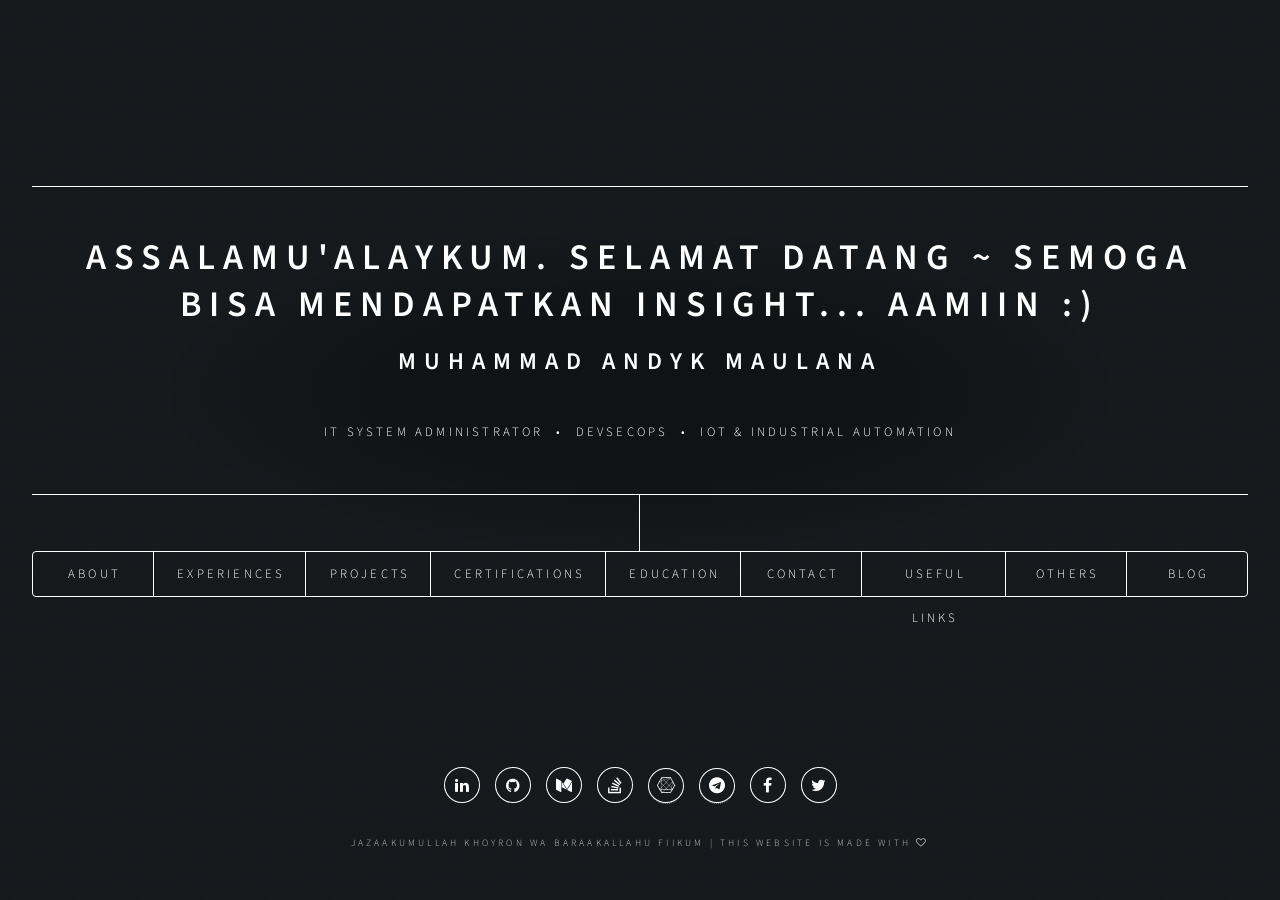
==== index.html @ 3ff4afd0 "Update blog" ====
<!DOCTYPE HTML>
<!--
	Dimension by HTML5 UP
	html5up.net | @ajlkn
	Free for personal and commercial use under the CCA 3.0 license (html5up.net/license)
-->
<html>
	<head>
		<title>Muhammad Andyk Maulana's Portfolio</title>
		<meta charset="utf-8" />
		<meta name="viewport" content="width=device-width, initial-scale=1, user-scalable=no" />
		<link rel="stylesheet" href="assets/css/main.css" />
		<noscript><link rel="stylesheet" href="assets/css/noscript.css" /></noscript>
		<style>
			.blog-post {
				margin-bottom: 2rem;
				padding-bottom: 1.5rem;
				border-bottom: 1px solid #eee;
			}
			
			.blog-post h3 {
				margin-bottom: 0.5rem;
				color: #4a4a4a;
			}
			
			.blog-meta {
				font-size: 0.9rem;
				color: #777;
				margin-bottom: 1rem;
			}
			
			.blog-excerpt {
				margin-bottom: 1rem;
				line-height: 1.6;
			}
			
			.read-more {
				display: inline-block;
				background-color: #4a4a4a;
				color: white;
				padding: 0.5rem 1rem;
				text-decoration: none;
				border-radius: 4px;
				font-size: 0.9rem;
				transition: background-color 0.3s;
			}
			
			.read-more:hover {
				background-color: #333;
			}
			
			.full-article {
				display: none;
				padding: 1.5rem;
				background-color: #f9f9f9;
				border-radius: 4px;
				margin-top: 1rem;
			}
			
			.back-to-blog {
				display: inline-block;
				margin-top: 1rem;
				color: #4a4a4a;
				text-decoration: none;
				font-weight: bold;
			}
			
			.back-to-blog:hover {
				text-decoration: underline;
			}
		</style>
	</head>
	<body class="is-preload">

		<!-- Wrapper -->
			<div id="wrapper">

				<!-- Header -->
					<header id="header">
						<div class="content">
							<div class="inner">
								<h1>Assalamu'alaykum. Selamat Datang ~ Semoga bisa mendapatkan Insight... Aamiin :)
								</h1>
								<h2>Muhammad Andyk Maulana</h2>
								<p><br />
								IT System Administrator &nbsp;&bull;&nbsp; DevSecOps &nbsp;&bull;&nbsp; IoT & Industrial Automation</p>
							</div>
						</div>
						<nav>
							<ul>
								<li><a href="#intro">About</a></li>
								<li><a href="#work">Experiences</a></li>
								<li><a href="#projects">Projects</a></li>
								<li><a href="#certifications">Certifications</a></li>
								<li><a href="#education">Education</a></li>
								<li><a href="#contact">Contact</a></li>
								<li><a href="#links">Useful links</a></li>
								<li><a href="#others">Others</a></li>
								<li><a href="#blog">Blog</a></li>
								<!--<li><a href="#elements">Elements</a></li>-->
							</ul>
						</nav>
					</header>

				<!-- Main -->
					<div id="main">
						<!-- Intro -->
							<article id="intro">
								<!-- <h2 class="major">About</h2> -->
								<center><h2>About</h2></center>
								<span class="image main"><img src="images/pic03_.jpg" alt="" /></span>
								<p align="justify"><b>Innovative Technologist</b><br>Assalamu'alaikum. I'm Muhammad Andyk Maulana (he/him)— Currently working as an IT Staff focusing on System Administration and Cybersecurity at <a href="https://stai-ali.ac.id/" target="_blank">STAI ALI Surabaya</a>. Previously, I worked at PT. Telkom Satelit Indonesia, handling IoT projects (Embedded Programming, API Data Collection, etc.). I live in Sidoarjo, East Java, Indonesia. 🙌 I am passionate about creating useful solutions for others and constantly exploring new technologies. It's never too late to learn and find joy in every situation.<a href="https://muhammadandykmaulana.github.io/#work" target="_blank">View my previous work</a><br></p>
								<hr />
								<p align="justify">
									<b>Skills</b>
									<br><b>Software:</b><br>
									Linux, DevSecOps: Wazuh, Nessus, Sangfor Endpoint Security, Firewall: Cloudflare, Sophos, Fortigate, Check Point, C Arduino, Python (native & framework flask) programming, graphical programming (Node Red), and Ladder Programming for Industry Automation, Office, and home automation.<br/> Familiar with virtualization: VMWare, VirtualBox, Proxmox (KVM), and Cyber Security Open Source/framework: IDA Pro, SoC framework: Sguil-Kibana-logstash-Wireshark-Elasticsearch.
									<br><b>Hardware:</b><br>
									Raspberry Pi/Intel NUC/Orange Pi, ZigBee Device, Arduino, ESP, and PLC.
								</p>
							</article>

						<!-- Work -->
							<article id="work">
								<!-- <h2 class="major">Achievements</h2> -->
								<center><h2>Experiences & organization</h2></center>
								<span class="image main"><img src="images/pic02_.jpg" alt="" /></span>

								<blockquote>May - Desember 2027 — IT Staff (System Administrator & Cyber Security) at <a target="_blank" href="https://stai-ali.ac.id/"><b>STAI ALI BIN ABI THALIB SURABAYA</b></a></blockquote>
								<p align="justify">
									<b>Jobdesk:</b><br/>
									<ol>	
										<li>Maintenance and deployment of servers/virtual machines (OS: Debian, Ubuntu, Windows Server, CentOS) on Hyper-V virtualization.</li>
										<li>Maintaining accessibility for Unifi CCTV (camera adoption, OS upgrades, firmware updates).</li>  
										<li>DevSecOps: Securing web repositories and applications (OJS, Eprints, repository senayan etc.) from online gambling hacker attacks using python/bash script, Wazuh, DefectDojo for vulnerability management.</li>
										<li>Network Engineering: LAN management with Mikrotik, including NAT and IPv6 implementation.</li>
										<li>Web server administration and DNS management.</li>
										<li>Installation, maintenance, and migration of applications and scripts (app backups, database restoration, app migration from NAS, LDAP/Radius server integration), PKP OJS journal setup, and network monitoring with Unifi Controller.</li>
										<li>FreeNAS management, including file backup/restoration, NFS shared folders, LDAP/Radius integration, and NTP server configuration.</li>
										<li>Firewall administration, NAT configuration, policy management, and WAF implementation (Mikrotik, Cloudflare).</li>
										<li>Deployment and management of open-source security appliances, such as Wazuh for endpoint monitoring.</li>
										<li>Policy administration for OpenVPN connections.</li>
										<li>Deployment of push notification systems for Telegram and WhatsApp Gateway.</li>
									</ol>
								</p>
								
								<blockquote>January - Desember 2023 — IT System Administrator & DevSecOps at <a target="_blank" href="https://www.telkomsat.co.id/"><b>PT. Telkom Satelit Indonesia</b></a></blockquote>
								<p align="justify">
									<b>Jobdesk:</b><br/>
									<ol>
										<li>Maintenance and Deployment of Servers/VMs: 1. Operating Systems: Debian, Ubuntu, Windows Server, CentOS, Custom Images (infinet, Sandvine, PNET). 2. Virtualization Platforms: VMWare ESXi, KVM-Qemu, XenCenter Citrix.</li>
										<li>Maintenance of Unifi CCTV Accessibility: Tasks include adopting cameras, upgrading operating systems, and firmware updates.</li>
										<li>Implementation of SSDLC (DevSecOps) based on Nessus Scan VA Findings - OSS/BSS App: Execute DevSecOps practices derived from Nessus Vulnerability Assessment findings for Business Support System (BSS) applications.</li>
										<li>Deployment of Nagios Application on Cloud Services (Elastic Compute Service) - Flou: Utilize Cloud Services (Elastic Compute Service) provided by Flou for deploying the Nagios monitoring application.</li>
										<li>Administration of Web Server, DNS Server & DNS Client Area: Responsibilities encompass IP assignment, domain management, and administration of web and DNS servers.</li>
										<li>Deployment and Maintenance of OSS App Network Monitoring, Asset Management, and LMS: 1. Deploy and maintain OSS applications including Nagios, Netflow, Cacti, LibreNMS, Unifi Controller. 2. Conduct tasks such as backup, database maintenance, application migration, and LDAP/radius server integration. 3. Manage GLPI for asset management and oversee LMS Moodle.</li>
										<li>Handling Synology NAS: Perform tasks such as Active Business Backup (Backup/Restore VM), NFS share folder setup, LDAP/Radius integration, and NTP Server configuration.</li>
										<li>Administration of Firewalls, NAT, Policies & WAF: Manage firewall infrastructure including Sophos XG330, Fortiweb 400D, CheckPoint 6200, and Fortigate 1500D. Handle Network Address Translation (NAT), security policies, and Web Application Firewall (WAF) configurations</li>
										<li>Security Appliances: Implement Sangfor Endpoint Security (SES) Antivirus on servers and PCs.</li>
										<li>Administration of VPN Policies:Manage VPN policies for Check Point 6200 and Fortigate FG60E.</li>
									</ol>
								</p>

								<blockquote>January 2021 - Desember 2022 — Internet of Things (IoT) Developer at <a target="_blank" href="https://www.telkomsat.co.id/"><b>PT. Telkom Satelit Indonesia</b></a></blockquote>
								<p align="justify">
									<b>Jobdesk:</b><br/>
									<ol>
										<li>Manage IoT Devices: Internal TSAT, SigFox, and local vendor iotera (PT. Tricada Intronik).</li>
										<li>Delivery multiple IoT Devices to the IoT Platform (3WiNS - 3arly Warning Monitoring System).</li>
										<li>IT support based in Surabaya (ITSM Support: implementation of WPA2-E and WPA2-P, invalid login for OSS/BSS applications in TSAT, IT Core Support (PM Link, monitoring and checking host link, IoT, Starlink Gateway)).</li>
									</ol>
								</p>

								<blockquote> Juli 2019 – Juni 2020 — Contract Employee as Electrical & Automation Engineer at <a target="_blank" href="https://www.mitsusinar.co.id/"><b>PT. Mitsu Sinar Teknik</b></a></blockquote>
								<p align="justify"><b>Responsibilities:</b><br/>Industrial IoT (IIoT) Enthuasiast as Embedded Programming i.e ladder PLC Omron, Hands on with sensor, controller and actuators, Electrical Drafter, HRIS System (ProHR), IT Support (manage mail & domain, network printer & file sharing).</p>

								<blockquote>January – Juni 2019 — Industrial Internet of Things (IIoT) Developer at <a target="_blank" href="https://machinevision.global"><b>PT. Lanius Inovasi Indonesia</b></a></blockquote>
								<p align="justify"><b>Responsibilities:</b><br/>Programming ladder PLC, Hands on with sensor and controller as embedded system (i.e: Raspberry Pi, Intel NUC), build program Desktop App in their Company.</p>

								<blockquote>January 2017-January 2019 — Freelancer as Mathematics, Physics, Chemistry Tutor at Sang Juara School </blockquote>
								<p align="justify"><b>Responsibilities:</b><br/>Doing private lecturing Mathematics, Physics, Chemistry for Senior High School Student, & class lecturing for Olympiad Chemistry Student.</p>

								<blockquote>June, 4th-5th and July, 13th -14th 2016) & (May, 13th-14th and June, 10th -11th 2017 — Mathematics Tutor of EEPIS Entrance Exam Learning Guidance.</blockquote>
								<p align="justify"><b>Responsibilities:</b><br/>Teaching for Mathematics preparation to enter UMPN and UMPENS PENS examination.</p>

								<blockquote>March - December 2016 — Deputy Director BASMAS-UKKI (Badan Sosial Masyarakat - Unit Kegiatan Kerohanian Islam) </blockquote>
								<p align="justify"><b>Responsibilities:</b><br/>Organized and handled the Corporate Social Responsibility Project held by BASMAS-UKKI PENS.</p>

								<blockquote>Internship in PT Semen Indonesia at Section of RKC 1-2 Instrumentation and Control System Maintenance, Tuban-East Java</blockquote>
								<p align="justify"><b>Responsibilities:</b><br/>Learning practically how to mechanism of cement production, PLC programming using ladder diagram, and HMI (Human Machine Interface) in a company.</p>

								<blockquote>April 2015-March 2016 — Young Staff Badan Sosial Masyarakat (BASMAS)-UKKI (Unit Kegiatan Kerohanian Islam)</blockquote>
								<p align="justify"><b>Responsibilities:</b><br/>Participate in the Corporate Social Responsibility Project held by BASMAS-UKKI PENS.</p>
							</article>

							<article id="projects">
								<center><h2>Projects</h2></center>
								<center class="image main"><img src="images/powered.png"></center>
								<!-- Projects 01 -->
								<blockquote><strong>Automating Grade Review &amp; Remedial Workflow at ITTS (Google-first)</strong></blockquote>
								<span class="image main"><img src="https://user-images.githubusercontent.com/16481229/175765202-28144ec2-dcf6-4a1a-a78f-8602be486dfd.jpeg" alt="ITTS Automation Workflow" /></span>
								
								<p align="justify"><strong>Summary:</strong><br/>
								This proposal streamlines the grade review/remedial process at ITTS using a fully Google-based stack.
								Students submit via <em>Google Forms</em>, entries are stored in <em>Google Sheets</em>, and
								<em>Google Apps Script</em> triggers real-time notifications through <em>Gmail</em> or
								<em>Google Chat</em> for lecturers and program heads. If no action occurs within 48 hours,
								scheduled reminders are sent automatically. Centralized data in Sheets can be analyzed with
								<em>Gemini</em> (and optionally <em>Google Colab</em>) to surface trends such as request volume
								per course and response times. The result is faster turnaround, higher transparency, and
								data-driven oversight with minimal manual work.
								
								Core workflow and tools:
								<ul>
									<li><strong>Intake:</strong> Student → Google Form → Google Sheets (central, real-time database)</li>
									<li><strong>Automation:</strong> Apps Script on form submit → Gmail / Google Chat notifications → timed reminders (48h SLA)</li>
									<li><strong>Analytics:</strong> Gemini (and optional Colab) for trend summaries and reports</li>
									<li><strong>Outcomes:</strong> quicker confirmations, reduced admin load, clearer accountability for lecturers &amp; program heads</li>
								</ul>
								</p>
								
								<blockquote><b>Implementation IoT in the field of Satelite</b></blockquote>
								<span class="image main"><img src="images/pj001.jpg" alt="" /></span>
								<p align="justify"><b>Summary:</b>
									The aim of these ideas is to implement a generic IoT model that references the Cisco White Paper from 2014 to support satellite business. To test the proposed business model framework, we have conducted case studies of current IoT companies. The findings suggest that the capability for data analytics is an essential element for IoT services. Additionally, open ecosystems help companies provide new integrated services and offer greater value for consumers. This research serves as a starting point for designing or developing an IoT platform for satellite services.
									<br/>The following is the IoT design for a company engaged in the satellite sector:
									<ul>
										<li>ISO Compliance 27001 - report data monitoring</li>
										<li>Electricity (AC/DC phase) monitoring on device assets.</li>
                    <li>Automatic alert (WA/Telegram/E-Mail) of rain information, status device, & device anomaly history.</li>
									</ul>
								</p>
								<!-- Projects 02 -->
								<blockquote><b>Send Bulk WA from Google Spreadsheet Response with/without integration with Google Cloud.</b></blockquote>
								<span class="image main"><img src="images/pj002.jpg" alt="" /></span>
								<p align="justify"><b>Summary:</b>
									When users come to an event or completes registration for an event, usually we need to record the attendance of the participants. Often the recording was done manually (text book). By creating a little things, either by reading the QR that was sent via E-Mail beforehand, as well as input from Google Form registration / other registration platforms (ex: JotForm) we can easily record participants automatically by creating a google spreadsheet response.
									<br/>
									In schema 1, the google spreadsheet automatically records responses from google form, while in the schema when the event guide scans QR for attendance, the android application will be automatically synchronized with GCP (Google Cloud Platform), from GCP it is processed so that data can be processed more with a spread sheet for WA / E-Mail notification needs.
								</p>
								<!-- Projects 03 -->
								<blockquote><b><a target="_blank" href="https://github.com/rizkydermawan1992/Face-Detection">Contributing Realtime Face Recognition using OpenCV in Python</a></b></blockquote>
								<span class="image main"><img src="images/pj003.jpg" alt="" /></span>
								<p align="justify"><b>Summary:</b>
									Contribute Image Recognition and Tracking open source project using OpenCV in Python. In this project, the PC identifies faces so that the output movement can be mimicked by the actuator (servo). In this basic implementation, this servo applies motion to the 2D plane (cartesian coordinates, namely the x and y position) based on data serial output.
								</p>
								<!-- Projects 04 -->
								<blockquote><b>QR Data Acquisition to send to Cloud-Based.</b></blockquote>
								<span class="image main"><img src="images/pj004.jpg" alt="" /></span>
								<p align="justify"><b>Summary:</b>
									QR / Barcode is an alternative method used for authorization. Many applications can be used: door access (with certain users), tags on goods (warehouse), etc. The barcode in this system is integrated with embedded devices through bidirectional (full-duplex) communication, namely the Human Interface Device. QR behaves like a keyboard, with ASCII character recognition according to the standardized layout of each country. Data sent in JSON format: Timestamp, Device ID, QR Result using the MQTT protocol. In the Cloud service can be implemented more varied as needed.
								</p>
								<!-- Projects 05 & 06 -->
								<blockquote><b>Automatic operation (PLC) implementing on conveyor unloader and integrating with AGV Robot | Manual operation (Relay) implementing on conveyor loader.</b></blockquote>
								<span class="image main">
									<img src="images/pj005.jpg"/><center>Pict 1. Design System Control using PLC (Layout Panel)</center>
								</span>
								<span class="image main">
									<img src="images/pj006.jpg"/><center>Pict 2. Design System Control using Relay (Layout Panel)</center>
								</span>
								<p align="justify"><b>Summary:</b><br/><b>Loader / Unloader Conveyor (Relay Circuits):</b>
									<ol>
										<li>To start the operation (so that the panel can be operated) by pressing the Master On
											button, which the system is ready to operate (ready to use).
										</li>
										<li>Operations can be carried out in 2 modes, namely: Auto and Manual, by moving the selector switch according to the desired mode. In Auto operation, there is proximity on the in (incoming) side to run the conveyor and out (stock) to stop the conveyor, when proximity reads / detects an object (pallet) on the conveyor. However, in Manual operation, to run and stop the conveyor by operating the Push Button Start / Stop / Emg on the Operation Box.</li>
										<li>In the Auto Mode operation, activate 2 operations: can be operated either with the
											sensor or with the Operation Box.
										</li>
									</ol>
									<b>Unloader Conveyor (PLC):</b>
									<ol>
										<li>Sync Scheme when Auto Mode is selected:<br/>
											• Synchronization with AGV (Auto Operation):<br/>
											When the AGV comes sent logic 1 on X1 to the PLC input Action Stopper Down Activated Timer 15 s (AGV for taking goods) and Compare with Proximity Stock Action AGV goes (sent logic 1) Action Stopper Up.<br/>
											• Synchronization with Trolly (Manual Operation):<br/>
											When the Trolly arrives and ready (ready) Press the Start button Action Stopper Down Aktif Activated Timer 15 s (Trolly picks up the goods) and Compare the pallet readings with Proximity Stock Action Trolly Go Action Stopper Up.
										</li>
										<li>When a failure / problem, both Incidential and Automatic by system, will be detected, the buzzer indicator will turn on both in the form of a light and a blinking & rhythmic sound every 2-3 seconds. In case of incident, it can be done by pressing the Push Lock Emergency button on the Operation Box. For failures / problems detected by the Automatic by system due to an error (fault error) in the inverter. For more detailed information, refer to the section on maintenance and troubleshooting techniques.</li>
									</ol>
								</p>
								<!-- Projects 07 -->
								<blockquote>Make a Forwarder System for OEE Analysis using protokol RabbitMQ (Python based)</blockquote>
								<span class="image main"><img src="images/pj007.jpg" alt="" /></span>
								<p align="justify"><b>Summary:</b><br/>Forwarder system is used to collect data from PLC and also forward the data to server. Forwarder system is divided into two sub systems, Data Collector and Forwarder. Forwarder served to forward raw data from PLC to backend using protocol RabbitMQ and also parsed that data to be sent to Data Collector. As its name, Data Collector served to collect the parsed data from all Forwarders and then sent to server.
									On my working area, firtsly step, make it sure that 2 devices clearly connected, and trying to communicate between PLC Omron CQM1H Series and Raspberry Pi over serial communication with serial port configuration: 9600 baudrate, 7E2 its means 7E2: seven data bits, even parity bit, two stop bits. Then must to know how to get data from PLC omron CQM1H that connecting on fotometry sensor. By reading on Omron Documentation, I decided to use C-Command Over Host Links communication. After that I'm starting to write program on PLC using ladder Diagram that can be accessed all 29 data fotometri's sensor. The Real-Time system provides a way to sending commands – requests (from Raspi) and response (to PLC) with Command-Response Frame Format, then the data has been received, processed, parsed and stored into raspberry. The output data as JSON formatted and will be sending to the server using RabbitMQ protocol and the server will do further calculations before it is displayed and analyzed.
								</p>
								<!-- Projects 08 -->
								<blockquote>Communicate between PLC (Fatek FBs-20MCT2-AC) and Raspberry Pi over Fatek Protocol.</blockquote>
								<span class="image main"><img src="images/pj008.jpg" alt="" /></span>
								<p align="justify"><b>Summary:</b><br/>PLC-IoT, on this section, the IoT project focuses on industrial for getting OEE's data parameter.
									The different parts are: working with PLC Fatek FBs-20MCT2-AC and fotometri sensor names as Autonics + reflector. So learn how to communicate between Fatek FBs-20MCT2-AC and Raspberry Pi over fatek protocol with same serial port configuration: 9600 baudrate, 7E2 as project before. Then must to know how to get data from different PLC fatek that connecting on fotometry sensor+reflector. An one way communication to try communicate by using fatek protocol. Try to write program PLC using ladder Diagram on WinProladder that can be accessed all 3 data (good, reject, total) fotometri's sensor. The Real-Time system provides a way to sending commands– requests (from Raspi) and response (to PLC) in The Communication Message Format of FATEK PLC, then the data has been received, processed, parsed and stored into raspberry. The output data as JSON formatted and will be sending to the server using RabbitMQ protocol and the server will do further calculations before it is displayed and analyzed on Web Interface as known as HMI (Human Machine Interface).
									</p>
								<!-- Projects 09 -->
								<blockquote>Smartstore phase-1 at PT. Lanius Inovasi Indonesia.</blockquote>
								<span class="image main"><img src="images/pj009.jpg" alt="" /></span>
								<p align="justify"><b>Summary:</b><br/>For implementing smart warehouse a.k.a smartstore, we have designed our system using mini PC intel NUC for operation Dekstop Application MyFinger v1.0. This application. This application is obtained from the default SDK of Zkteco fingerprint. This SDK is Open Source, so we customize it as needed. Hardware & Sensor: zk slk20r fingerprint, logitech camera, mini PC (Intel NUC) + 7 inch LCD Display. Connectivity sensor & camera are using USB Serial mini PC & Wi-Fi connected to the cloud. Edge Computing by applying web socket protocol in C #, with data in the form of JSON Output. Image data (captured from camera) that is sent to the cloud in base-64 encoding (image to string base 64). On the Smart Store Web UI Display and process request items by Users & printing work orders. </p>
								<!-- Projects 010 -->
								<blockquote>Implementation AR-IoT Smart Home using Node Red as graphical programing at PT. Lanius Inovasi Indonesia</blockquote>
								<span class="image main"><img src="images/pj010.jpg" alt="" /></span>
								<p align="justify"><b>Summary:</b><br/>Internet of Things (IoT) conceptualizes the idea of remotely connecting and monitoring real world objects (things) through the Internet. When it comes to our house, this concept can be aptly incorporated to make it smarter, safer and automated. This IoT project focuses on building a smart Home automation (bulb/lamp) and wireless home security system (smoke, PIR, Door sensor) which sends alerts to the owner by using Internet in case of any trespass and raises an alarm optionally. Besides, the same can also be utilized for home automation by making use of the same set of sensors. The leverage obtained by preferring this system over the similar kinds of existing systems is that the alerts and the status sent by the Wi-Fi connected microprocessor managed system can be received by the user on his phone from any distance irrespective of whether his mobile phone is connected to the internet. The microprocessor used in the current prototype is the Raspberry Pi board and ESP 32 which comes with an embedded micro-processor and an onboard Wi-Fi shield making use of which all the electrical appliances inside the home can be controlled and managed through Web UI on NodeRed and Augmented Reality (AR) on Mobile App.</p>
								<!-- Projects 011 -->
								<blockquote>Final Project: Design and Implementation of Real-Time Vehicle Monitoring Based on Internet</blockquote>
								<span class="image main"><img src="images/pj011.jpg" alt="" /></span>
								<p align="justify"><b>Summary:</b><br/>Existing technology on common vehicles is growing rapidly, in which the vehicle has already the ability to store vehicle history data from the first time it bought until now. The technology, which is named Electronic Control Unit (ECU), are connected On-Board Diagnostic and Malfunction Indicator Lamp (MIL). By utilizing OBD as Scan Tools, the car can show monitoring data and can perform self-diagnostic. Because the system is designed based on Internet of Things (IoT), it means that has been integrated into the vehicle with the sensor device used for monitoring and sent to the data center. According to IoT Reference Model, this technology equipped in such as: physical sensor, connectivity, edge computing, data accumulation, data abstraction, visualization, and collaboration. Physical sensors are used On Board Diagnostic (OBD2) and Global Positioning System GPS. In this system, data communication (as conncetivity) using wireless (serial bluetooth communication) or wired (using USB cable). Raspberry as a master sent command to ECU as a slave by using protocol OBD-II ISO 9141-2 within OBD-II Message format, 38400 baudrate, 8N1. The data from sensors detected (i.e: Engine RPM, Engine Load, Engine Coolant Temp, Vehicle Speed, Air Flow Rate (MAF), Intake Manifold Pressure, Intake Air Temperature) is processed by Raspberry Pi (as mini PC) to sent to the VPS / Virtual Private Server (as data center) through MQTT-Socket.IO protocol (as edge computing and data abstraction) and display on the GUI LCD. The data that has been received from data center can be stored in the database (as data accumulation) and sent to user for performed and visualized it in the form of graphics or maps on Web Interface and smart phone device. </p>
								<!-- Etc project -->
								<blockquote>And other projects.</blockquote>
							</article>

							<article id="certifications">
								<center><h2>Badges / Training / Certifications</h2></center>
								<blockquote>February 2025 (valid for 3 years) — <a target="_blank" href="https://mikrotik.com/training/certificates/c435443cc4fbdf7343b7"><b>Mikrotik Certified MTCNA</b></a></blockquote>
								<blockquote>February 2025 (valid for 3 years) — <a target="_blank" href="https://mikrotik.com/training/certificates/c435525cc8fec436b6fd"><b>Mikrotik Certified MTCRE</b></a></blockquote>
								<blockquote>February 2025 — <a target="_blank" href="https://www.credly.com/badges/131d44c2-1828-4ef5-8b99-d6b0e044962a/public_url"><b>LFS101: Introduction to Linux</b></a></blockquote>
								<blockquote>February 2025 — <a target="_blank" href="https://www.credly.com/badges/101871e2-a283-402f-89f0-97966a858d5f/public_url"><b>LFS142: Introduction to Backstage - Developer Portals Made Easy</b></a></blockquote>
								<blockquote>February 2025 — <a target="_blank" href="https://www.credly.com/badges/33c49ffa-5e97-4122-8777-a4d1abb9786d/public_url"><b>LFS144: Introduction to Istio</b></a></blockquote>
								<blockquote>February 2025 — <a target="_blank" href="https://www.credly.com/badges/9e3416e4-1309-462a-aa34-806a9689b2d3/public_url"><b>LFS146: Introduction to Cilium</b></a></blockquote>
								<blockquote>February 2025 — <a target="_blank" href="https://www.credly.com/badges/cd033ffa-29b6-4945-838f-68beea5dd0aa/public_url"><b>LFS147: Introduction to AI/ML Toolkits with Kubeflow</b></a></blockquote>
								<blockquote>February 2025 — <a target="_blank" href="https://www.credly.com/earner/earned/badge/c9969c1c-b4e0-420b-92d8-38b074b2e60a/public_url"><b>LFS151: Introduction to Cloud Infrastructure Technologies</b></a></blockquote>
								<blockquote>February 2025 — <a target="_blank" href="https://www.credly.com/earner/earned/badge/68c51c07-c727-4f76-ae24-16c9dc80cd00/public_url"><b>LFS157: Introduction to Serverless on Kubernetes</b></a></blockquote>
								<blockquote>February 2025 — <a target="_blank" href="https://www.credly.com/earner/earned/badge/f7676883-38a1-44a0-a6c0-da1066cbbb09/public_url"><b>LFS158: Introduction to Kubernetes</b></a></blockquote>
								<blockquote>February 2025 — <a target="_blank" href="https://www.credly.com/earner/earned/badge/b6a28d48-355f-4661-b335-46dc5683a10b/public_url"><b>LFS183: Introduction to Zero Trust</b></a></blockquote>
								<blockquote>24 Juni 2024 (valid for 3 years) — <a target="_blank" href="https://www.dicoding.com/certificates/JLX17VYW2X72"><b>Dicoding - Belajar Dasar Visualisasi Data</b></a></blockquote>
								<blockquote>2 June 2023  — Certificate of Course Completion: Fortigate Infrastructure from InformIT ITB</blockquote>
								<blockquote>15 Maret 2023 (valid for 3 years) — <a target="_blank" href="https://www.credly.com/go/1jagApgTi3DW9gowsHBHqg"><b>AWS Certified Cloud Practitioner</b></a></blockquote>
								<blockquote>17 November 2022 (valid for 3 years) — <a target="_blank" href="https://sertiva.id/credential/4f593d20-5526-4587-a57e-11a0df272513"><b>BTA - DevSecOps II</b></a></blockquote>
								<blockquote>11 November 2022 (valid for 3 years) — <a target="_blank" href="https://www.credly.com/badges/7c5461fe-948b-4ad4-b30b-ab76b955db73/"><b>Certificate of Course Completion Cisco CCNA: Switching, Routing, and Wireless Essentials</b></a></blockquote>
								<blockquote>11 November 2022 (valid for 3 years) — <a target="_blank" href="https://www.credly.com/badges/785c378c-335f-41bf-b162-5ec551fb7636/"><b>Certificate of Course Completion Cisco CCNA: Introduction to Networks</b></a></blockquote>
								<blockquote>08 November 2022 (valid for 3 years) — <a target="_blank" href="https://sertiva.id/credential/3dddee5a-f89f-4b1a-8b17-2bd989bec506"><b>BTA - DevSecOps I</b></a></blockquote>
								<blockquote>02 November 2022 (valid for 3 years) — <a target="_blank" href="https://sertiva.id/credential/fde10f30-da3a-47a8-9f5d-c36a6387379c"><b>BTA - GitLab Administration</b></a></blockquote>
								<blockquote>28 Oktober 2022 (valid for 3 years) — <a target="_blank" href="https://sertiva.id/credential/e8f80f6b-e064-48a0-af19-cb708d82b752"><b>BTA - Automation with Ansible</b></a></blockquote>
								<blockquote>19 Oktober 2022 (valid for 3 years) — <a target="_blank" href="https://sertiva.id/credential/a2684ebb-00f5-4481-9c8e-6598187e6ab1"><b>BTA - Docker Fundamental</b></a></blockquote>
								<blockquote>14 Oktober 2022 (valid for 3 years) — <a target="_blank" href="https://sertiva.id/credential/bf8951ab-6030-48b2-b454-e71684c152fb"><b>BTA - Linux System Administration</b></a></blockquote>
								<blockquote>08 July 2022 (valid for 3 years) — <a target="_blank" href="https://www.dicoding.com/certificates/MEPJEQDJWX3V"><b>Dicoding: Menjadi Google Cloud Engineer</b></a></blockquote>
								<blockquote>10 Juny 2022 (valid for 3 years) — <a target="_blank" href="https://www.dicoding.com/certificates/1RXYM09QMXVM"><b>Dicoding: Belajar Dasar Google Cloud</b></a></blockquote>
								<blockquote>09 February 2022 — <a target="_blank" href="https://www.linkedin.com/in/muhammad-andyk-maulana-704335173/overlay/1635484641297/single-media-viewer/"><b>ISO 27001 Security Awereness Training held by PT. Telkom Satelit Indonesia.</b></a></blockquote>
								<blockquote>08 October 2021 — <a target="_blank" href="https://www.credly.com/badges/373895f2-7f50-4785-b973-614953fcebc3"><b>Certificate of Course Completion Cisco: DevNet Associate.</b></a></blockquote>
								<blockquote>10 November 2020 — <a target="_blank" href="https://www.credly.com/badges/d6b79de3-8e43-4866-8367-832c04e45f8c"><b>Certificate of Course Completion Cisco: CCNA CyberOps Associate.</b></a></blockquote>
								<blockquote>20 October 2020 — Certificate of Course Completion: Command Line on Progate. </blockquote>
								<blockquote>1 October 2020 — Certificate of Course Completion: SQL on Progate.</blockquote>
								<blockquote>26 Juni 2019 (valid for 3 years - now expired) — Certificate of Competence in the area of Software Development with competency: "Junior Programming".</blockquote>
								<blockquote>24th Maret 2019 valid for 3 years  - now expired) — Certificate of Competence in the area of Mobile Computing with competency: "Mobile Computing Junior".</blockquote>
								<blockquote>August 2018 — Cisco Networking Academy with Qualification Course: Introduction of Cyber Security.</blockquote>
								<blockquote>1st December 2016 valid for 3 years - now expired) — Certificate of Competence in the area of Electronic Engineering with competency: "Installation of Control Devices".
								<p align="justify"><b>Responsibilities:</b><br/>Set up industrial control field devices and develop, input, and verify digital and analog control programs for programmable logic controllers (PLCs).</p></blockquote>
							</article>
						<!-- About -->
							<article id="education">
								<!-- <h2 class="major">Education</h2> -->
								<center><h2>Education</h2></center>
								<span class="image main"><img src="images/pic01_.jpg" alt="" /></span>
								<hr/>
								<a target="_blank" href="https://itts.ac.id"><b>Institut Teknologi Tangerang Selatan </b></a><p>Technology Information (Bachelor Degree) with Cumulative GPA 3.80 out of 4.0 scale</p>
								<blockquote>Mikrotik Certified — MTCNA & MTCRE</blockquote>
								<blockquote>PANDI Scholarship Awardee</blockquote>
								<a target="_blank" href="https://pens.ac.id"><b>Politeknik Elektronika Negeri Surabaya</b></a><p>Electronic Engineering (Diploma Degree) with Cumulative GPA 3.40 out of 4.0 scale</p>
								<blockquote>May 2017 – March 2018 — Final project & research: Design & Implementation of Real-Time Vehicle Monitoring Based on Internet of Things.</blockquote>
								<p align="justify">
									<b>Responsibilities:</b><br/>
									<ol>
										<li>Applied IoT 7 layer by Cisco White Paper 2014, "The Internet of Things".</li>
										<li>This research was funded from RISTEK DIKTI-CPPBT from Foreign Cooperation in 2017 scheme with the number: 146/PKS/Kp/PPK.2/CPPBT/V/2017.</li>
										<li>Publication on Direktorat Kekayaan Hak Intelektual with the number EC00201807850, accepted on 02 Apr 2018.</li>
									</ol>
								</p>
								<blockquote>Internship in PT Semen Indonesia at Section of RKC 1-2 Instrumentation and Control System Maintenance, Tuban-East Java</blockquote>
								<p align="justify"><b>Responsibilities:</b><br/>Learning practically how to mechanism of cement production, PLC programming using ladder diagram, and HMI (Human Machine Interface) in a company.</p>
							</article>

						<!-- Contact -->
							<article id="contact">
								<h2 class="major">Contact</h2>
								<!-- <center><h2>Contact</h2></center> -->
								<!-- modify this form HTML and place wherever you want your form -->
								<form
								  action="https://formspree.io/f/xrbabaqv"
								  method="POST"
								>
								  <label>
								    Your email:
								    <input type="email" name="email">
								  </label>
								  <label>
								    Your message:
								    <textarea name="message"></textarea>
								  </label>
								  <!-- your other form fields go here -->
								  <button type="submit">Send</button>
								</form>
<!-- 								<form method="post" action="mailto:mandykmaulana@gmail.com">
									<div class="fields">
										<div class="field half">
											<label for="name">Name</label>
											<input type="text" name="name" id="name" />
										</div>
										<div class="field half">
											<label for="email">Email</label>
											<input type="text" name="email" id="email" />
										</div>
										<div class="field">
											<label for="message">Message</label>
											<textarea name="message" id="message" rows="4"></textarea>
										</div>
									</div>
									<ul class="actions">
										<li><input type="submit" value="Send Message" class="primary" /></li>
										<li><input type="reset" value="Reset" /></li>
									</ul>
								</form> -->
							</article>
						<!-- Useful links -->
						<article id="links">
							<center><h2>Useful links</h2></center>
							<span class="image main"><img src="images/links.jpg" alt="" /></span>
							<hr/>
							<p align="justify">
								<h4><b>My lecturers</b></h4>
									<ul>
										<li><a target="_blank" href="http://dhoto.lecturer.pens.ac.id/">Sritrusta Sukaridhoto, ST., Ph.D.</a></li>
										<li><a target="_blank" href="https://lms.onnocenter.or.id/wiki">Onno W. Purbo (wiki)</a></li>
										<li><a target="_blank" href="https://onnocenter.or.id/wiki/index.php/Moodle">Onno W. Purbo (e-Learning Moodle)</a></li>
										<li><a target="_blank" href="https://rioasmara.com/">Rio Asmara</a></li>
										<li><a target="_blank" href="https://yohan.es/">Yohanes Nugroho</a></li>
										<li><a target="_blank" href="https://blog.compactbyte.com">Yohanes Nugroho's Blog</a></li>
									</ul>
								<h4><b>Features/Tools</b></h4>
									<ul>
										<li><a target="_blank" href="https://https://chat.openai.com/">Chat GPT - OpenAI</a></li>
										<li><a target="_blank" href="https://academy.hackthebox.com/">Academy Hack The Box : Penetration Testing Labs</a></li>
										<li><a target="_blank" href="https://www.hackthebox.eu/">Hack The Box : Penetration Testing Labs</a></li>
										<li><a target="_blank" href="https://www.codewars.com/">Dare and upgrade your skill on Programming (1)</a></li>
										<li><a target="_blank" href="https://www.hackerrank.com/">Dare and upgrade your skill on Programming (2)</a></li>
										<li><a target="_blank" href="https://ctftime.org/">Prepare CTF (1): CTF Time</a></li>
										<li><a target="_blank" href="https://picoctf.org/">Prepare CTF (2): Pico CTF (Year 2019 for basics linux)</a></li>
										<li><a target="_blank" href="https://www.youtube.com/c/LiveOverflow">Prepare CTF (3): YouTube Channel LiveOverflow</a></li>
										<li><a target="_blank" href="https://www.youtube.com/c/JohnHammond010/">Prepare CTF (4): YouTube Channel JohnHammond010</a></li>
										<li><a target="_blank" href="https://youtube.com/c/NullByteWHT">Prepare CTF (5): YouTube Channel NullByteWHT</a></li>
										<li><a target="_blank" href="https://www.youtube.com/c/ippsec">Prepare CyberSec (1): YouTube Channel ippsec</a></li>
										<li><a target="_blank" href="https://www.youtube.com/c/CyberSecurityIPB">Prepare CyberSec (2): YouTube Channel CyberSecurityIPB</a></li>
										<li><a target="_blank" href="https://www.youtube.com/c/TaroLay">Prepare CyberSec (3) & IT: YouTube Channel Taro Lay (Beruang Cyber)</a></li>
										<li><a target="_blank" href="https://www.youtube.com/c/OnnoCenter">Prepare CyberSec (4) & IT: YouTube Channel Onno Center</a></li>
										<li><a target="_blank" href="https://intelx.io/">Scanning Leaks (1)</a></li>
										<li><a target="_blank" href="https://leakix.net">Scanning Leaks (2)</a></li>
										<li><a target="_blank" href="https://ethicsfirst.org/">Scanning Leaks (3)</a></li>
										<li><a target="_blank" href="https://randomnerdtutorials.com">Electronic, computer, IT : Random Nerd</a></li>
										<li><a target="_blank" href="https://www.homemade-circuits.com">Electronic, computer, IT : Circuit electronic</a></li>
										<li><a target="_blank" href="http://nevonprojects.com">Electronic, computer, IT : Nevon Projects</a></li>
										<li><a target="_blank" href="https://iotbytes.wordpress.com/">Electronic, computer, IT : iotbytes</a></li>
										<li><a target="_blank" href="https://www.novaspirit.com/">Electronic, computer, IT : Nova Spirit</a></li>
										<li><a target="_blank" href="https://www.teamviewer.com/">Remote Desktop: Team Viewer</a></li>
										<li><a target="_blank" href="https://anydesk.com/en">Remote Desktop: Anydesk</a></li>
										<li><a target="_blank" href="https://dnschecker.org">DNS Checker</a></li>
										<li><a target="_blank" href="https://www.ipchicken.com/">Checkk IP: IP Chicken</a></li>
										<li><a target="_blank" href="https://whatismyipaddress.com/">Check IP: My IP Address</a></li>
										<li><a target="_blank" href="https://radb.net/">Checkk IP: RADB</a></li>
										<li><a target="_blank" href="https://www.ipaddressguide.com/">Guide IP Address</a></li>
										<li><a target="_blank" href="https://chmod-calculator.com/">Chmod calculator</a></li>
										<li><a target="_blank" href="https://jodies.de/ipcalc">IP calculator</a></li>
										<li><a target="_blank" href="https://www.yougetsignal.com">Check open port external/public IP</a></li>
										<li><a target="_blank" href="https://emulator.tp-link.com/Emulator_TL-WR840N(EU)_6.20/index.htm">TP Link Emulator</a></li>
										<li><a target="_blank" href="https://temuonline.com/">TemuOnline: Teleconference Video Free</a></li>
										<li><a target="_blank" href="https://www.draw.io/">Design/concept: Draw IO</a></li>
										<li><a target="_blank" href="https://isoflow.io/">Design/concept: Isoflow</a></li>
										<li><a target="_blank" href="https://www.lucidchart.com/">Design/concept: Lucid Chart (limited)</a></li>
										<li><a target="_blank" href="https://excalidraw.com">Design/concept Mockup: excalidraw</a></li>
										<li><a target="_blank" href="https://design.penpot.app/">Design/concept Mockup: penpot</a></li>
										<li><a target="_blank" href="https://miro.com/">Design/concept: Miro</a></li>
										<li><a target="_blank" href="https://autodraw.com">Whiteboard: Autodraw</a></li>
										<li><a target="_blank" href="https://jamboard.google.com/">Whiteboard: Jamboard Goole</a></li>
										<li><a target="_blank" href="https://dnschecker.org/">Tools: DNS Checker</a></li>
										<li><a target="_blank" href="https://urlscan.io/">Tools: check fake's URL (1)</a></li>
										<li><a target="_blank" href="https://wheregoes.com/">Tools: check fake's URL (2)</a></li>
										<li><a target="_blank" href="https://carbon.now.sh/">Tools: preview source code</a></li>
										<li><a target="_blank" href="https://www.diffchecker.com/">Tools: Compare both file/text (Diffchecker)</a></li>
										<li><a target="_blank" href="https://roadmap.sh">Tools: makes roadmap IT</a></li>
										<li><a target="_blank" href="https://www.notion.so/">Tools: On workspace IT field (project management, etc) : notion</a></li>
										<li><a target="_blank" href="https://www.markdowntopdf.com/">Tools: Convert markdown to PDF</a></li>
										<li><a target="_blank" href="https://cekmutasi.co.id/developer/">Check Mutation Transaction Bank</a></li>
										<li><a target="_blank" href="https://cekrekening.id/">Check Bank Account</a></li>
										<li><a target="_blank" href="https://layanan.kominfo.go.id/microsite/aduan-brti/">Kominfo BRTI</a></li>
										<li><a target="_blank" href="https://suratplus.com/">Generate letter</a></li>
										<li><a target="_blank" href="https://app.sli.do/">QnA event: Slido</a></li>
										<li><a target="_blank" href="https://www.surveymonkey.com">Survey event: surveymonkey</a></li>
										<li><a target="_blank" href="https://libgen.is/">Online library</a></li>
										<li><a target="_blank" href="https://libgen.is/">Online library</a></li>
									</ul>
								<h4><b>Live stream data</b></h4>
									<ul>
										<li><a target="_blank" href="https://threatmap.fortiguard.com/">CyberSec threatmap attack: fortinet</a></li>
										<li><a target="_blank" href="https://threatmap.checkpoint.com/">CyberSec threatmap attack: check point</a></li>
										<li><a target="_blank" href="https://cybermap.kaspersky.com/">CyberSec threatmap attack: kaspersky</a></li>
										<li><a target="_blank" href="https://threatmap.bitdefender.com/">CyberSec threatmap attack: bitdefender</a></li>
										<li><a target="_blank" href="https://securitycenter.sonicwall.com/">CyberSec threatmap attack: Sonicwall Security Center</a></li>
										<li><a target="_blank" href="https://threatbutt.com/map/">CyberSec threatmap attack: Threatbutt Internet Hacking Attack Attribution Map</a></li>
										<li><a target="_blank" href="https://www.fireeye.com/cyber-map/threat-map.html">CyberSec threatmap attack: fireeye</a></li>
										<li><a target="_blank" href="https://www.marinetraffic.com/en">Marine traffic</a></li>
										<li><a target="_blank" href="https://www.flightradar24.com/ ">flightradar24 traffic</a></li>
										<li><a target="_blank" href="https://www.submarinecablemap.com/">Submarine cable map (fiber optic)</a></li>
									</ul>
								<h4><b>Resources, Bootcamp, Training</b></h4>
									<ul>
										<li><a target="_blank" href="https://data-flair.training/">FREE online courses (Data-Flair)</a></li>
										<li><a target="_blank" href="https://proserti.kominfo.go.id/">Training & Certification Kominfo based on SKKNI</a></li>
										<li><a target="_blank" href="https://digitalent.kominfo.go.id/">Training & Certification Kominfo Digitalent</a></li>
										<li><a target="_blank" href="https://kemenperin.go.id/">Kementrian Perindustrian</a></li>
										<li><a target="_blank" href="https://ristekdikti.go.id/">Ristek Dikti</a></li>
										<li><a target="_blank" href="https://adinusa.id/">Cloud, DevOps, DevSecOps Training</a></li>
										<li><a target="_blank" href="https://orbitfutureacademy.id/cloud-computing-4-trainers/">Cloud Training AWS Re-Start - Orbitacademy</a></li>
										<li><a target="_blank" href="https://codesaya.com/">Learn coding</a></li>
										<li><a target="_blank" href="https://www.dicoding.com/">Dicoding</a></li>
										<li><a target="_blank" href="https://hacksplaining.com/">Hacks Plaining</a></li>
										<li><a target="_blank" href="https://explore.skillbuilder.aws/">Self Learning AWS Skill</a></li>
										<li><a target="_blank" href="https://www.cybrary.it/">Learn IT & Security</a></li>

									</ul>
									<h4><b>Open source projects</b></h4>
									<ul>
										<li><a target="_blank" href="https://sourceforge.net/">Search & Download open source projects (1)</a></li>
										<li><a target="_blank" href="https://www.findbestopensource.com">Search & Download open source projects (2)</a></li>
									</ul>
									<h4><b>Add-ons</b></h4>
									<ul>
										<li><a target="_blank" href="https://www.wappalyzer.com/">Web Profiling (wappalyzer)</a></li>
										<li><a target="_blank" href="https://www.loom.com/">Loom - Free video screen recorder</a></li>
										<li><a target="_blank" href="https://gifyu.com">Gifyu - Free gif screen recorder</a></li>
									</ul>

						</article>
						<!-- Blog -->
						<article id="blog">
							<center><h2>Blog</h2></center>
							<span class="image main"><img src="images/links.jpg" alt="" /></span>
							<hr/>
							
							<!-- Blog Post 1 -->
							<div class="blog-post">
								<h3>Membangun Portofolio Web Statis dengan Custom Domain</h3>
								<div class="blog-meta">Diposting pada: 15 Februari 2025 | Kategori: Web Development</div>
								<div class="blog-excerpt">
									<p>Tutorial langkah demi langkah: Dari nol hingga online menggunakan GitHub Pages, Cloudflare, dan domain murah (berekstensi .my.id / .biz.id).</p>
									<p>Sebagai developer atau profesional, memiliki website portofolio adalah kewajiban. Namun, biaya hosting bulanan bisa memberatkan, terutama untuk pemula. Solusinya adalah Static Site...</p>
								</div>
								<a href="#" class="read-more" data-article="article1">Baca Selengkapnya</a>
								
								<div id="article1" class="full-article">
									<h3>Membangun Portofolio Web Statis dengan Custom Domain</h3>
									<div class="blog-meta">Diposting pada: 15 Februari 2025 | Kategori: Web Development</div>
									
									<p>Tutorial langkah demi langkah: Dari nol hingga online menggunakan GitHub Pages, Cloudflare, dan domain murah (berekstensi .my.id / .biz.id).</p>
									
									<p>Sebagai developer atau profesional, memiliki website portofolio adalah kewajiban. Namun, biaya hosting bulanan bisa memberatkan, terutama untuk pemula. Solusinya adalah <strong>Static Site</strong>. Dengan kombinasi <strong>GitHub Pages</strong> (hosting gratis) dan <strong>Cloudflare</strong> (manajemen DNS & keamanan (WAF - Web Application Firewall)), untuk personal branding Anda hanya perlu membayar biaya perpanjangan domain setahun sekali.</p>
									
									<h4>Langkah-langkah:</h4>
									<ol>
										<li><strong>Persiapan File Website</strong> - Buat file HTML sederhana untuk portofolio Anda</li>
										<li><strong>Buat Repository di GitHub</strong> - Unggah file Anda ke GitHub</li>
										<li><strong>Aktifkan GitHub Pages</strong> - Konfigurasi repository untuk hosting statis</li>
										<li><strong>Beli Domain</strong> - Dapatkan domain dengan ekstensi .my.id atau .biz.id yang terjangkau</li>
										<li><strong>Integrasi Cloudflare</strong> - Atur domain untuk menggunakan nameserver Cloudflare</li>
										<li><strong>Setting DNS Record</strong> - Konfigurasi DNS untuk mengarahkan domain ke GitHub Pages</li>
										<li><strong>Finalisasi di GitHub</strong> - Tambahkan domain kustom di pengaturan GitHub Pages</li>
									</ol>
									
									<p>Dengan mengikuti langkah-langkah ini, Anda akan memiliki website portofolio profesional dengan domain sendiri tanpa biaya hosting bulanan.</p>
									
									<a href="#" class="back-to-blog">← Kembali ke Daftar Blog</a>
								</div>
							</div>
							
							<!-- Blog Post 2 -->
							<div class="blog-post">
								<h3>Pengenalan DevSecOps untuk Pemula</h3>
								<div class="blog-meta">Diposting pada: 10 Februari 2025 | Kategori: Cybersecurity</div>
								<div class="blog-excerpt">
									<p>DevSecOps adalah pendekatan untuk mengintegrasikan praktik keamanan ke dalam proses DevOps. Artikel ini membahas konsep dasar dan manfaat implementasi DevSecOps...</p>
								</div>
								<a href="#" class="read-more" data-article="article2">Baca Selengkapnya</a>
								
								<div id="article2" class="full-article">
									<h3>Pengenalan DevSecOps untuk Pemula</h3>
									<div class="blog-meta">Diposting pada: 10 Februari 2025 | Kategori: Cybersecurity</div>
									
									<p>DevSecOps adalah pendekatan untuk mengintegrasikan praktik keamanan ke dalam proses DevOps. Artikel ini membahas konsep dasar dan manfaat implementasi DevSecOps.</p>
									
									<h4>Apa itu DevSecOps?</h4>
									<p>DevSecOps adalah evolusi dari DevOps yang menekankan pentingnya keamanan dalam setiap tahap pengembangan perangkat lunak. Berbeda dengan pendekatan tradisional di mana keamanan diperiksa di akhir siklus pengembangan, DevSecOps mengintegrasikan keamanan sejak awal.</p>
									
									<h4>Manfaat DevSecOps:</h4>
									<ul>
										<li>Deteksi kerentanan lebih dini</li>
										<li>Pengurangan biaya perbaikan keamanan</li>
										<li>Peningkatan kecepatan rilis tanpa mengorbankan keamanan</li>
										<li>Budaya keamanan yang lebih kuat dalam tim</li>
									</ul>
									
									<h4>Tools DevSecOps yang Populer:</h4>
									<ul>
										<li>SAST (Static Application Security Testing) - SonarQube, Checkmarx</li>
										<li>DAST (Dynamic Application Security Testing) - OWASP ZAP, Burp Suite</li>
										<li>SCA (Software Composition Analysis) - Snyk, WhiteSource</li>
										<li>Container Security - Clair, Trivy</li>
									</ul>
									
									<p>Dengan menerapkan DevSecOps, organisasi dapat membangun perangkat lunak yang tidak hanya cepat dan andal, tetapi juga aman dari ancaman keamanan.</p>
									
									<a href="#" class="back-to-blog">← Kembali ke Daftar Blog</a>
								</div>
							</div>
							
							<!-- Blog Post 3 -->
							<div class="blog-post">
								<h3>Implementasi IoT dalam Industri 4.0</h3>
								<div class="blog-meta">Diposting pada: 5 Februari 2025 | Kategori: IoT & Automation</div>
								<div class="blog-excerpt">
									<p>Internet of Things (IoT) telah merevolusi cara industri beroperasi. Artikel ini membahas implementasi IoT dalam konteks Industri 4.0 dan manfaatnya bagi efisiensi operasional...</p>
								</div>
								<a href="#" class="read-more" data-article="article3">Baca Selengkapnya</a>
								
								<div id="article3" class="full-article">
									<h3>Implementasi IoT dalam Industri 4.0</h3>
									<div class="blog-meta">Diposting pada: 5 Februari 2025 | Kategori: IoT & Automation</div>
									
									<p>Internet of Things (IoT) telah merevolusi cara industri beroperasi. Artikel ini membahas implementasi IoT dalam konteks Industri 4.0 dan manfaatnya bagi efisiensi operasional.</p>
									
									<h4>Konsep Dasar IoT Industri:</h4>
									<p>IoT industri melibatkan penggunaan sensor, perangkat, dan sistem yang terhubung untuk mengumpulkan dan menganalisis data dari proses industri. Data ini digunakan untuk mengoptimalkan operasi, meningkatkan efisiensi, dan memungkinkan pemeliharaan prediktif.</p>
									
									<h4>Komponen Utama IoT Industri:</h4>
									<ul>
										<li><strong>Sensor dan Aktuator</strong> - Mengumpulkan data dan melakukan tindakan</li>
										<li><strong>Gateway IoT</strong> - Menghubungkan perangkat ke cloud</li>
										<li><strong>Platform IoT</strong> - Mengelola dan menganalisis data</li>
										<li><strong>Aplikasi dan Dashboard</strong> - Menampilkan informasi dan insights</li>
									</ul>
									
									<h4>Studi Kasus Implementasi:</h4>
									<p>Dalam proyek sebelumnya, saya mengimplementasikan sistem monitoring berbasis IoT untuk memantau kondisi peralatan industri. Sistem ini menggunakan sensor suhu, getaran, dan kelembaban yang terhubung ke Raspberry Pi. Data dikirim ke platform cloud melalui protokol MQTT dan dianalisis untuk mendeteksi anomali sebelum menyebabkan kerusakan peralatan.</p>
									
									<p>Hasilnya adalah pengurangan downtime sebesar 30% dan peningkatan efisiensi pemeliharaan sebesar 25%.</p>
									
									<a href="#" class="back-to-blog">← Kembali ke Daftar Blog</a>
								</div>
							</div>
							
							<!-- Blog Post 4 -->
							<div class="blog-post">
								<h3>Tips Menjadi System Administrator yang Efektif</h3>
								<div class="blog-meta">Diposting pada: 1 Februari 2025 | Kategori: System Administration</div>
								<div class="blog-excerpt">
									<p>System Administrator memainkan peran kritis dalam menjaga infrastruktur TI tetap berjalan. Artikel ini berbagi tips praktis untuk menjadi System Administrator yang efektif dan efisien...</p>
								</div>
								<a href="#" class="read-more" data-article="article4">Baca Selengkapnya</a>
								
								<div id="article4" class="full-article">
									<h3>Tips Menjadi System Administrator yang Efektif</h3>
									<div class="blog-meta">Diposting pada: 1 Februari 2025 | Kategori: System Administration</div>
									
									<p>System Administrator memainkan peran kritis dalam menjaga infrastruktur TI tetap berjalan. Artikel ini berbagi tips praktis untuk menjadi System Administrator yang efektif dan efisien.</p>
									
									<h4>1. Otomasi Tugas Rutin</h4>
									<p>Gunakan scripting (Bash, PowerShell, Python) untuk mengotomasi tugas-tugas rutin seperti backup, monitoring, dan deployment. Ini menghemat waktu dan mengurangi kesalahan manusia.</p>
									
									<h4>2. Dokumentasi yang Baik</h4>
									<p>Dokumentasikan konfigurasi sistem, prosedur pemecahan masalah, dan perubahan yang dilakukan. Dokumentasi yang baik memudahkan troubleshooting dan knowledge sharing.</p>
									
									<h4>3. Monitoring Proaktif</h4>
									<p>Implementasikan sistem monitoring yang memberikan alert sebelum masalah menjadi kritis. Tools seperti Nagios, Zabbix, atau Prometheus dapat membantu.</p>
									
									<h4>4. Manajemen Backup yang Solid</h4>
									<p>Pastikan backup dilakukan secara teratur dan tested. Ingat prinsip 3-2-1: tiga salinan data, dua media berbeda, satu salinan di lokasi terpisah.</p>
									
									<h4>5. Continuous Learning</h4>
									<p>Teknologi terus berkembang. Luangkan waktu untuk mempelajari teknologi baru, mengikuti sertifikasi, dan berpartisipasi dalam komunitas.</p>
									
									<p>Dengan menerapkan tips ini, Anda dapat menjadi System Administrator yang lebih efektif dan berharga bagi organisasi.</p>
									
									<a href="#" class="back-to-blog">← Kembali ke Daftar Blog</a>
								</div>
							</div>
							
						</article>
						
						<article id="others">
							<center><h2>Others</h2></center>
							<span class="image main"><img src="images/links.jpg" alt="" /></span>
							<hr/>
							<h4><b>Books, docs, teacher docs</b></h4>
									<ul>
										<li><a target="_blank" href="https://independent.academia.edu/MAndykMaulana">Collection E-Books on academia</a></li>
										<li><a target="_blank" href="https://drive.google.com/open?id=1DzxigTJdbCkIv_EeKDk_vrDpvOjBsvcU">Info: learn, language, study in Germany</a></li>
										<li><a target="_blank" href="https://drive.google.com/drive/folders/0BxNtEeLmHHljc1RQcUVvQ1ZNeGc?usp=sharing">Info: learn Japanese</a></li>
										<li><a target="_blank" href="https://drive.google.com/drive/folders/0BxNtEeLmHHljeVJYQlA3c1Q3NDg?usp=sharing">Teacher Docs</a></li>
									</ul>
						</article>
						<!-- Elements -->
							<article id="elements">
								<h2 class="major">Elements</h2>

								<section>
									<h3 class="major">Text</h3>
									<p>This is <b>bold</b> and this is <strong>strong</strong>. This is <i>italic</i> and this is <em>emphasized</em>.
									This is <sup>superscript</sup> text and this is <sub>subscript</sub> text.
									This is <u>underlined</u> and this is code: <code>for (;;) { ... }</code>. Finally, <a href="#">this is a link</a>.</p>
									<hr />
									<h2>Heading Level 2</h2>
									<h3>Heading Level 3</h3>
									<h4>Heading Level 4</h4>
									<h5>Heading Level 5</h5>
									<h6>Heading Level 6</h6>
									<hr />
									<h4>Blockquote</h4>
									<blockquote>Fringilla nisl. Donec accumsan interdum nisi, quis tincidunt felis sagittis eget tempus euismod. Vestibulum ante ipsum primis in faucibus vestibulum. Blandit adipiscing eu felis iaculis volutpat ac adipiscing accumsan faucibus. Vestibulum ante ipsum primis in faucibus lorem ipsum dolor sit amet nullam adipiscing eu felis.</blockquote>
									<h4>Preformatted</h4>
									<pre><code>i = 0;

										while (!deck.isInOrder()) {
										print 'Iteration ' + i;
										deck.shuffle();
										i++;
										}

										print 'It took ' + i + ' iterations to sort the deck.';
									</code></pre>
								</section>

								<section>
									<h3 class="major">Lists</h3>

									<h4>Unordered</h4>
									<ul>
										<li>Dolor pulvinar etiam.</li>
										<li>Sagittis adipiscing.</li>
										<li>Felis enim feugiat.</li>
									</ul>

									<h4>Alternate</h4>
									<ul class="alt">
										<li>Dolor pulvinar etiam.</li>
										<li>Sagittis adipiscing.</li>
										<li>Felis enim feugiat.</li>
									</ul>

									<h4>Ordered</h4>
									<ol>
										<li>Dolor pulvinar etiam.</li>
										<li>Etiam vel felis viverra.</li>
										<li>Felis enim feugiat.</li>
										<li>Dolor pulvinar etiam.</li>
										<li>Etiam vel felis lorem.</li>
										<li>Felis enim et feugiat.</li>
									</ol>
									<h4>Icons</h4>
									<ul class="icons">
										<li><a href="#" class="icon fa-twitter"><span class="label">Twitter</span></a></li>
										<li><a href="#" class="icon fa-facebook"><span class="label">Facebook</span></a></li>
										<li><a href="#" class="icon fa-instagram"><span class="label">Instagram</span></a></li>
										<li><a href="#" class="icon fa-github"><span class="label">Github</span></a></li>
									</ul>

									<h4>Actions</h4>
									<ul class="actions">
										<li><a href="#" class="button primary">Default</a></li>
										<li><a href="#" class="button">Default</a></li>
									</ul>
									<ul class="actions stacked">
										<li><a href="#" class="button primary">Default</a></li>
										<li><a href="#" class="button">Default</a></li>
									</ul>
								</section>

								<section>
									<h3 class="major">Table</h3>
									<h4>Default</h4>
									<div class="table-wrapper">
										<table>
											<thead>
												<tr>
													<th>Name</th>
													<th>Description</th>
													<th>Price</th>
												</tr>
											</thead>
											<tbody>
												<tr>
													<td>Item One</td>
													<td>Ante turpis integer aliquet porttitor.</td>
													<td>29.99</td>
												</tr>
												<tr>
													<td>Item Two</td>
													<td>Vis ac commodo adipiscing arcu aliquet.</td>
													<td>19.99</td>
												</tr>
												<tr>
													<td>Item Three</td>
													<td> Morbi faucibus arcu accumsan lorem.</td>
													<td>29.99</td>
												</tr>
												<tr>
													<td>Item Four</td>
													<td>Vitae integer tempus condimentum.</td>
													<td>19.99</td>
												</tr>
												<tr>
													<td>Item Five</td>
													<td>Ante turpis integer aliquet porttitor.</td>
													<td>29.99</td>
												</tr>
											</tbody>
											<tfoot>
												<tr>
													<td colspan="2"></td>
													<td>100.00</td>
												</tr>
											</tfoot>
										</table>
									</div>

									<h4>Alternate</h4>
									<div class="table-wrapper">
										<table class="alt">
											<thead>
												<tr>
													<th>Name</th>
													<th>Description</th>
													<th>Price</th>
												</tr>
											</thead>
											<tbody>
												<tr>
													<td>Item One</td>
													<td>Ante turpis integer aliquet porttitor.</td>
													<td>29.99</td>
												</tr>
												<tr>
													<td>Item Two</td>
													<td>Vis ac commodo adipiscing arcu aliquet.</td>
													<td>19.99</td>
												</tr>
												<tr>
													<td>Item Three</td>
													<td> Morbi faucibus arcu accumsan lorem.</td>
													<td>29.99</td>
												</tr>
												<tr>
													<td>Item Four</td>
													<td>Vitae integer tempus condimentum.</td>
													<td>19.99</td>
												</tr>
												<tr>
													<td>Item Five</td>
													<td>Ante turpis integer aliquet porttitor.</td>
													<td>29.99</td>
												</tr>
											</tbody>
											<tfoot>
												<tr>
													<td colspan="2"></td>
													<td>100.00</td>
												</tr>
											</tfoot>
										</table>
									</div>
								</section>

								<section>
									<h3 class="major">Buttons</h3>
									<ul class="actions">
										<li><a href="#" class="button primary">Primary</a></li>
										<li><a href="#" class="button">Default</a></li>
									</ul>
									<ul class="actions">
										<li><a href="#" class="button">Default</a></li>
										<li><a href="#" class="button small">Small</a></li>
									</ul>
									<ul class="actions">
										<li><a href="#" class="button primary icon fa-download">Icon</a></li>
										<li><a href="#" class="button icon fa-download">Icon</a></li>
									</ul>
									<ul class="actions">
										<li><span class="button primary disabled">Disabled</span></li>
										<li><span class="button disabled">Disabled</span></li>
									</ul>
								</section>

								<section>
									<h3 class="major">Form</h3>
									<form method="post" action="#">
										<div class="fields">
											<div class="field half">
												<label for="demo-name">Name</label>
												<input type="text" name="demo-name" id="demo-name" value="" placeholder="Jane Doe" />
											</div>
											<div class="field half">
												<label for="demo-email">Email</label>
												<input type="email" name="demo-email" id="demo-email" value="" placeholder="jane@untitled.tld" />
											</div>
											<div class="field">
												<label for="demo-category">Category</label>
												<select name="demo-category" id="demo-category">
													<option value="">-</option>
													<option value="1">Manufacturing</option>
													<option value="1">Shipping</option>
													<option value="1">Administration</option>
													<option value="1">Human Resources</option>
												</select>
											</div>
											<div class="field half">
												<input type="radio" id="demo-priority-low" name="demo-priority" checked>
												<label for="demo-priority-low">Low</label>
											</div>
											<div class="field half">
												<input type="radio" id="demo-priority-high" name="demo-priority">
												<label for="demo-priority-high">High</label>
											</div>
											<div class="field half">
												<input type="checkbox" id="demo-copy" name="demo-copy">
												<label for="demo-copy">Email me a copy</label>
											</div>
											<div class="field half">
												<input type="checkbox" id="demo-human" name="demo-human" checked>
												<label for="demo-human">Not a robot</label>
											</div>
											<div class="field">
												<label for="demo-message">Message</label>
												<textarea name="demo-message" id="demo-message" placeholder="Enter your message" rows="6"></textarea>
											</div>
										</div>
										<ul class="actions">
											<li><input type="submit" value="Send Message" class="primary" /></li>
											<li><input type="reset" value="Reset" /></li>
										</ul>
									</form>
								</section>

							</article>

					</div>

				<!-- Footer -->
					<footer id="footer">
						<center>
						<ul class="icons">
							<li><a target="_blank" href="https://www.linkedin.com/in/muhammad-andyk-maulana-704335173/" class="icon fa-linkedin"><span class="label">LinkedIn</span></a></li>
							<li><a target="_blank" href="https://github.com/MuhammadAndykMaulana" class="icon fa-github"><span class="label">GitHub</span></a></li>
							<li><a target="_blank" href="https://medium.com/@mandykmaulana" class="icon fa-medium"><span class="label">Medium</span></a></li>
							<li><a target="_blank" href="https://stackoverflow.com/users/10984165/muhammad-andyk-maulana" class="icon fa-stack-overflow"><span class="label">Stack Overflow</span></a></li>
							<li><a target="_blank" href="https://brilliant.org/profile/muhammad-6ibxcw/"><i class="fa fa-connectdevelop"></i></a></li>
							<li><a target="_blank" href="https://t.me/AlGhuroba1996"><i class="fa fa-telegram"></i></a></li>
							<li><a target="_blank" href="https://www.facebook.com/MuhammadAndykMaulana" class="icon fa-facebook"><span class="label">Facebook</span></a></li>
							<li><a target="_blank" href="https://twitter.com/MAndykMaulana" class="icon fa-twitter"><span class="label">Twitter</span></a></li>
						</ul>
						<p class="copyright"> Jazaakumullah khoyron wa baraakallahu fiikum | This website is made with <i class="fa fa-heart-o" aria-hidden="true"></i></p>
						</center>
					</footer>
			</div>
		<!-- BG -->
			<div id="bg"></div>
		<!-- Scripts -->
			<script src="assets/js/jquery.min.js"></script>
			<script src="assets/js/browser.min.js"></script>
			<script src="assets/js/breakpoints.min.js"></script>
			<script src="assets/js/util.js"></script>
			<script src="assets/js/main.js"></script>
	</body>
</html>
---- assets/css/main.css ----
@import url(font-awesome.min.css);
@import url("https://fonts.googleapis.com/css?family=Source+Sans+Pro:300italic,600italic,300,600");

/*
	Dimension by HTML5 UP
	html5up.net | @ajlkn
	Free for personal and commercial use under the CCA 3.0 license (html5up.net/license)
*/

html, body, div, span, applet, object,
iframe, h1, h2, h3, h4, h5, h6, p, blockquote,
pre, a, abbr, acronym, address, big, cite,
code, del, dfn, em, img, ins, kbd, q, s, samp,
small, strike, strong, sub, sup, tt, var, b,
u, i, center, dl, dt, dd, ol, ul, li, fieldset,
form, label, legend, table, caption, tbody,
tfoot, thead, tr, th, td, article, aside,
canvas, details, embed, figure, figcaption,
footer, header, hgroup, menu, nav, output, ruby,
section, summary, time, mark, audio, video {
	margin: 0;
	padding: 0;
	border: 0;
	font-size: 100%;
	font: inherit;
	vertical-align: baseline;}

article, aside, details, figcaption, figure,
footer, header, hgroup, menu, nav, section {
	display: block;}

body {
	line-height: 1;
}

ol, ul {
	list-style: none;
}

blockquote, q {
	quotes: none;
}

	blockquote:before, blockquote:after, q:before, q:after {
		content: '';
		content: none;
	}

table {
	border-collapse: collapse;
	border-spacing: 0;
}

body {
	-webkit-text-size-adjust: none;
}

mark {
	background-color: transparent;
	color: inherit;
}

input::-moz-focus-inner {
	border: 0;
	padding: 0;
}

input, select, textarea {
	-moz-appearance: none;
	-webkit-appearance: none;
	-ms-appearance: none;
	appearance: none;
}

/* Basic */

	@-ms-viewport {
		width: device-width;
	}

	@media screen and (max-width: 480px) {

		html, body {
			min-width: 320px;
		}

	}

	html {
		box-sizing: border-box;
	}

	*, *:before, *:after {
		box-sizing: inherit;
	}

	body {
		background: #1b1f22;
	}

		body.is-preload *, body.is-preload *:before, body.is-preload *:after {
			-moz-animation: none !important;
			-webkit-animation: none !important;
			-ms-animation: none !important;
			animation: none !important;
			-moz-transition: none !important;
			-webkit-transition: none !important;
			-ms-transition: none !important;
			transition: none !important;
		}

/* Type */

	html {
		font-size: 16pt;
	}

		@media screen and (max-width: 1680px) {

			html {
				font-size: 12pt;
			}

		}

		@media screen and (max-width: 736px) {

			html {
				font-size: 11pt;
			}

		}

		@media screen and (max-width: 360px) {

			html {
				font-size: 10pt;
			}

		}

	body, input, select, textarea {
		color: #ffffff;
		font-family: "Source Sans Pro", sans-serif;
		font-weight: 300;
		font-size: 1rem;
		line-height: 1.65;
	}

	a {
		-moz-transition: color 0.2s ease-in-out, background-color 0.2s ease-in-out, border-bottom-color 0.2s ease-in-out;
		-webkit-transition: color 0.2s ease-in-out, background-color 0.2s ease-in-out, border-bottom-color 0.2s ease-in-out;
		-ms-transition: color 0.2s ease-in-out, background-color 0.2s ease-in-out, border-bottom-color 0.2s ease-in-out;
		transition: color 0.2s ease-in-out, background-color 0.2s ease-in-out, border-bottom-color 0.2s ease-in-out;
		border-bottom: dotted 1px rgba(255, 255, 255, 0.5);
		text-decoration: none;
		color: inherit;
	}

		a:hover {
			border-bottom-color: transparent;
		}

	strong, b {
		color: #ffffff;
		font-weight: 600;
	}

	em, i {
		font-style: italic;
	}

	p {
		margin: 0 0 2rem 0;
	}

	h1, h2, h3, h4, h5, h6 {
		color: #ffffff;
		font-weight: 600;
		line-height: 1.5;
		margin: 0 0 1rem 0;
		text-transform: uppercase;
		letter-spacing: 0.2rem;
	}

		h1 a, h2 a, h3 a, h4 a, h5 a, h6 a {
			color: inherit;
			text-decoration: none;
		}

		h1.major, h2.major, h3.major, h4.major, h5.major, h6.major {
			border-bottom: solid 1px #ffffff;
			width: -moz-max-content;
			width: -webkit-max-content;
			width: -ms-max-content;
			width: max-content;
			padding-bottom: 0.5rem;
			margin: 0 0 2rem 0;
		}

	h1 {
		font-size: 2.25rem;
		line-height: 1.3;
		letter-spacing: 0.5rem;
	}

	h2 {
		font-size: 1.5rem;
		line-height: 1.4;
		letter-spacing: 0.5rem;
	}

	h3 {
		font-size: 1rem;
	}

	h4 {
		font-size: 0.8rem;
	}

	h5 {
		font-size: 0.7rem;
	}

	h6 {
		font-size: 0.6rem;
	}

	@media screen and (max-width: 736px) {

		h1 {
			font-size: 1.75rem;
			line-height: 1.4;
		}

		h2 {
			font-size: 1.25em;
			line-height: 1.5;
		}

	}

	sub {
		font-size: 0.8rem;
		position: relative;
		top: 0.5rem;
	}

	sup {
		font-size: 0.8rem;
		position: relative;
		top: -0.5rem;
	}

	blockquote {
		border-left: solid 4px #ffffff;
		font-style: italic;
		margin: 0 0 2rem 0;
		padding: 0.5rem 0 0.5rem 2rem;
	}

	code {
		background: rgba(255, 255, 255, 0.075);
		border-radius: 4px;
		font-family: "Courier New", monospace;
		font-size: 0.9rem;
		margin: 0 0.25rem;
		padding: 0.25rem 0.65rem;
	}

	pre {
		-webkit-overflow-scrolling: touch;
		font-family: "Courier New", monospace;
		font-size: 0.9rem;
		margin: 0 0 2rem 0;
	}

		pre code {
			display: block;
			line-height: 1.75;
			padding: 1rem 1.5rem;
			overflow-x: auto;
		}

	hr {
		border: 0;
		border-bottom: solid 1px #ffffff;
		margin: 2.75rem 0;
	}

	.align-left {
		text-align: left;
	}

	.align-center {
		text-align: center;
	}

	.align-right {
		text-align: right;
	}

/* Form */

	form {
		margin: 0 0 2rem 0;
	}

		form > :last-child {
			margin-bottom: 0;
		}

		form > .fields {
			display: -moz-flex;
			display: -webkit-flex;
			display: -ms-flex;
			display: flex;
			-moz-flex-wrap: wrap;
			-webkit-flex-wrap: wrap;
			-ms-flex-wrap: wrap;
			flex-wrap: wrap;
			width: calc(100% + 3rem);
			margin: -1.5rem 0 2rem -1.5rem;
		}

			form > .fields > .field {
				-moz-flex-grow: 0;
				-webkit-flex-grow: 0;
				-ms-flex-grow: 0;
				flex-grow: 0;
				-moz-flex-shrink: 0;
				-webkit-flex-shrink: 0;
				-ms-flex-shrink: 0;
				flex-shrink: 0;
				padding: 1.5rem 0 0 1.5rem;
				width: calc(100% - 1.5rem);
			}

				form > .fields > .field.half {
					width: calc(50% - 0.75rem);
				}

				form > .fields > .field.third {
					width: calc(100%/3 - 0.5rem);
				}

				form > .fields > .field.quarter {
					width: calc(25% - 0.375rem);
				}

		@media screen and (max-width: 480px) {

			form > .fields {
				width: calc(100% + 3rem);
				margin: -1.5rem 0 2rem -1.5rem;
			}

				form > .fields > .field {
					padding: 1.5rem 0 0 1.5rem;
					width: calc(100% - 1.5rem);
				}

					form > .fields > .field.half {
						width: calc(100% - 1.5rem);
					}

					form > .fields > .field.third {
						width: calc(100% - 1.5rem);
					}

					form > .fields > .field.quarter {
						width: calc(100% - 1.5rem);
					}

		}

	label {
		color: #ffffff;
		display: block;
		font-size: 0.8rem;
		font-weight: 300;
		letter-spacing: 0.2rem;
		line-height: 1.5;
		margin: 0 0 1rem 0;
		text-transform: uppercase;
	}

	input[type="text"],
	input[type="password"],
	input[type="email"],
	input[type="tel"],
	select,
	textarea {
		-moz-appearance: none;
		-webkit-appearance: none;
		-ms-appearance: none;
		appearance: none;
		-moz-transition: border-color 0.2s ease-in-out, box-shadow 0.2s ease-in-out, background-color 0.2s ease-in-out;
		-webkit-transition: border-color 0.2s ease-in-out, box-shadow 0.2s ease-in-out, background-color 0.2s ease-in-out;
		-ms-transition: border-color 0.2s ease-in-out, box-shadow 0.2s ease-in-out, background-color 0.2s ease-in-out;
		transition: border-color 0.2s ease-in-out, box-shadow 0.2s ease-in-out, background-color 0.2s ease-in-out;
		background-color: transparent;
		border-radius: 4px;
		border: solid 1px #ffffff;
		color: inherit;
		display: block;
		outline: 0;
		padding: 0 1rem;
		text-decoration: none;
		width: 100%;
	}

		input[type="text"]:invalid,
		input[type="password"]:invalid,
		input[type="email"]:invalid,
		input[type="tel"]:invalid,
		select:invalid,
		textarea:invalid {
			box-shadow: none;
		}

		input[type="text"]:focus,
		input[type="password"]:focus,
		input[type="email"]:focus,
		input[type="tel"]:focus,
		select:focus,
		textarea:focus {
			background: rgba(255, 255, 255, 0.075);
			border-color: #ffffff;
			box-shadow: 0 0 0 1px #ffffff;
		}

	select {
		background-image: url("data:image/svg+xml;charset=utf8,%3Csvg xmlns='http://www.w3.org/2000/svg' width='40' height='40' preserveAspectRatio='none' viewBox='0 0 40 40'%3E%3Cpath d='M9.4,12.3l10.4,10.4l10.4-10.4c0.2-0.2,0.5-0.4,0.9-0.4c0.3,0,0.6,0.1,0.9,0.4l3.3,3.3c0.2,0.2,0.4,0.5,0.4,0.9 c0,0.4-0.1,0.6-0.4,0.9L20.7,31.9c-0.2,0.2-0.5,0.4-0.9,0.4c-0.3,0-0.6-0.1-0.9-0.4L4.3,17.3c-0.2-0.2-0.4-0.5-0.4-0.9 c0-0.4,0.1-0.6,0.4-0.9l3.3-3.3c0.2-0.2,0.5-0.4,0.9-0.4S9.1,12.1,9.4,12.3z' fill='%23ffffff' /%3E%3C/svg%3E");
		background-size: 1.25rem;
		background-repeat: no-repeat;
		background-position: calc(100% - 1rem) center;
		height: 2.75rem;
		padding-right: 2.75rem;
		text-overflow: ellipsis;
	}

		select option {
			color: #ffffff;
			background: #1b1f22;
		}

		select:focus::-ms-value {
			background-color: transparent;
		}

		select::-ms-expand {
			display: none;
		}

	input[type="text"],
	input[type="password"],
	input[type="email"],
	select {
		height: 2.75rem;
	}

	textarea {
		padding: 0.75rem 1rem;
	}

	input[type="checkbox"],
	input[type="radio"] {
		-moz-appearance: none;
		-webkit-appearance: none;
		-ms-appearance: none;
		appearance: none;
		display: block;
		float: left;
		margin-right: -2rem;
		opacity: 0;
		width: 1rem;
		z-index: -1;
	}

		input[type="checkbox"] + label,
		input[type="radio"] + label {
			text-decoration: none;
			-moz-user-select: none;
			-webkit-user-select: none;
			-ms-user-select: none;
			user-select: none;
			color: #ffffff;
			cursor: pointer;
			display: inline-block;
			font-size: 0.8rem;
			font-weight: 300;
			margin: 0 0 0.5rem 0;
			padding-left: 2.65rem;
			padding-right: 0.75rem;
			position: relative;
		}

			input[type="checkbox"] + label:before,
			input[type="radio"] + label:before {
				-moz-osx-font-smoothing: grayscale;
				-webkit-font-smoothing: antialiased;
				font-family: FontAwesome;
				font-style: normal;
				font-weight: normal;
				text-transform: none !important;
			}

			input[type="checkbox"] + label:before,
			input[type="radio"] + label:before {
				-moz-transition: border-color 0.2s ease-in-out, box-shadow 0.2s ease-in-out, background-color 0.2s ease-in-out;
				-webkit-transition: border-color 0.2s ease-in-out, box-shadow 0.2s ease-in-out, background-color 0.2s ease-in-out;
				-ms-transition: border-color 0.2s ease-in-out, box-shadow 0.2s ease-in-out, background-color 0.2s ease-in-out;
				transition: border-color 0.2s ease-in-out, box-shadow 0.2s ease-in-out, background-color 0.2s ease-in-out;
				border-radius: 4px;
				border: solid 1px #ffffff;
				content: '';
				display: inline-block;
				height: 1.65rem;
				left: 0;
				line-height: calc(1.58125rem + 0em);
				position: absolute;
				text-align: center;
				top: -0.125rem;
				width: 1.65rem;
			}

		input[type="checkbox"]:checked + label:before,
		input[type="radio"]:checked + label:before {
			background: #ffffff !important;
			border-color: #ffffff !important;
			color: #1b1f22;
			content: '\f00c';
		}

		input[type="checkbox"]:focus + label:before,
		input[type="radio"]:focus + label:before {
			background: rgba(255, 255, 255, 0.075);
			border-color: #ffffff;
			box-shadow: 0 0 0 1px #ffffff;
		}

	input[type="checkbox"] + label:before {
		border-radius: 4px;
	}

	input[type="radio"] + label:before {
		border-radius: 100%;
	}

	::-webkit-input-placeholder {
		color: rgba(255, 255, 255, 0.5) !important;
		opacity: 1.0;
	}

	:-moz-placeholder {
		color: rgba(255, 255, 255, 0.5) !important;
		opacity: 1.0;
	}

	::-moz-placeholder {
		color: rgba(255, 255, 255, 0.5) !important;
		opacity: 1.0;
	}

	:-ms-input-placeholder {
		color: rgba(255, 255, 255, 0.5) !important;
		opacity: 1.0;
	}

	.formerize-placeholder {
		color: rgba(255, 255, 255, 0.5) !important;
		opacity: 1.0;
	}

/* Box */

	.box {
		border-radius: 4px;
		border: solid 1px #ffffff;
		margin-bottom: 2rem;
		padding: 1.5em;
	}

		.box > :last-child,
		.box > :last-child > :last-child,
		.box > :last-child > :last-child > :last-child {
			margin-bottom: 0;
		}

		.box.alt {
			border: 0;
			border-radius: 0;
			padding: 0;
		}

/* Icon */

	.icon {
		text-decoration: none;
		border-bottom: none;
		position: relative;
	}

		.icon:before {
			-moz-osx-font-smoothing: grayscale;
			-webkit-font-smoothing: antialiased;
			font-family: FontAwesome;
			font-style: normal;
			font-weight: normal;
			text-transform: none !important;
		}

		.icon > .label {
			display: none;
		}

/* Image */

	.image {
		border-radius: 4px;
		border: 0;
		display: inline-block;
		position: relative;
	}

		.image:before {
			pointer-events: none;
			background-image: url("../../images/overlay.png");
			background-color: rgba(19, 21, 25, 0.5);
			border-radius: 4px;
			content: '';
			display: block;
			height: 100%;
			left: 0;
			opacity: 0.5;
			position: absolute;
			top: 0;
			width: 100%;
		}

		.image img {
			border-radius: 4px;
			display: block;
		}

		.image.left, .image.right {
			max-width: 40%;
		}

			.image.left img, .image.right img {
				width: 100%;
			}

		.image.left {
			float: left;
			padding: 0 1.5em 1em 0;
			top: 0.25em;
		}

		.image.right {
			float: right;
			padding: 0 0 1em 1.5em;
			top: 0.25em;
		}

		.image.fit {
			display: block;
			margin: 0 0 2rem 0;
			width: 100%;
		}

			.image.fit img {
				width: 100%;
			}

		.image.main {
			display: block;
			margin: 2.5rem 0;
			width: 100%;
		}

			.image.main img {
				width: 100%;
			}

		@media screen and (max-width: 736px) {

			.image.main {
				margin: 2rem 0;
			}

		}

		@media screen and (max-width: 480px) {

			.image.main {
				margin: 1.5rem 0;
			}

		}

/* List */

	ol {
		list-style: decimal;
		margin: 0 0 2rem 0;
		padding-left: 1.25em;
	}

		ol li {
			padding-left: 0.25em;
		}

	ul {
		list-style: disc;
		margin: 0 0 2rem 0;
		padding-left: 1em;
	}

		ul li {
			padding-left: 0.5em;
		}

		ul.alt {
			list-style: none;
			padding-left: 0;
		}

			ul.alt li {
				border-top: solid 1px #ffffff;
				padding: 0.5em 0;
			}

				ul.alt li:first-child {
					border-top: 0;
					padding-top: 0;
				}

	dl {
		margin: 0 0 2rem 0;
	}

		dl dt {
			display: block;
			font-weight: 600;
			margin: 0 0 1rem 0;
		}

		dl dd {
			margin-left: 2rem;
		}

/* Actions */

	ul.actions {
		display: -moz-flex;
		display: -webkit-flex;
		display: -ms-flex;
		display: flex;
		cursor: default;
		list-style: none;
		margin-left: -1rem;
		padding-left: 0;
	}

		ul.actions li {
			padding: 0 0 0 1rem;
			vertical-align: middle;
		}

		ul.actions.special {
			-moz-justify-content: center;
			-webkit-justify-content: center;
			-ms-justify-content: center;
			justify-content: center;
			width: 100%;
			margin-left: 0;
		}

			ul.actions.special li:first-child {
				padding-left: 0;
			}

		ul.actions.stacked {
			-moz-flex-direction: column;
			-webkit-flex-direction: column;
			-ms-flex-direction: column;
			flex-direction: column;
			margin-left: 0;
		}

			ul.actions.stacked li {
				padding: 1.3rem 0 0 0;
			}

				ul.actions.stacked li:first-child {
					padding-top: 0;
				}

		ul.actions.fit {
			width: calc(100% + 1rem);
		}

			ul.actions.fit li {
				-moz-flex-grow: 1;
				-webkit-flex-grow: 1;
				-ms-flex-grow: 1;
				flex-grow: 1;
				-moz-flex-shrink: 1;
				-webkit-flex-shrink: 1;
				-ms-flex-shrink: 1;
				flex-shrink: 1;
				width: 100%;
			}

				ul.actions.fit li > * {
					width: 100%;
				}

			ul.actions.fit.stacked {
				width: 100%;
			}

		@media screen and (max-width: 480px) {

			ul.actions:not(.fixed) {
				-moz-flex-direction: column;
				-webkit-flex-direction: column;
				-ms-flex-direction: column;
				flex-direction: column;
				margin-left: 0;
				width: 100% !important;
			}

				ul.actions:not(.fixed) li {
					-moz-flex-grow: 1;
					-webkit-flex-grow: 1;
					-ms-flex-grow: 1;
					flex-grow: 1;
					-moz-flex-shrink: 1;
					-webkit-flex-shrink: 1;
					-ms-flex-shrink: 1;
					flex-shrink: 1;
					padding: 1rem 0 0 0;
					text-align: center;
					width: 100%;
				}

					ul.actions:not(.fixed) li > * {
						width: 100%;
					}

					ul.actions:not(.fixed) li:first-child {
						padding-top: 0;
					}

					ul.actions:not(.fixed) li input[type="submit"],
					ul.actions:not(.fixed) li input[type="reset"],
					ul.actions:not(.fixed) li input[type="button"],
					ul.actions:not(.fixed) li button,
					ul.actions:not(.fixed) li .button {
						width: 100%;
					}

						ul.actions:not(.fixed) li input[type="submit"].icon:before,
						ul.actions:not(.fixed) li input[type="reset"].icon:before,
						ul.actions:not(.fixed) li input[type="button"].icon:before,
						ul.actions:not(.fixed) li button.icon:before,
						ul.actions:not(.fixed) li .button.icon:before {
							margin-left: -0.5em;
						}

		}

/* Icons */

	ul.icons {
		cursor: default;
		list-style: none;
		padding-left: 0;
	}

		ul.icons li {
			display: inline-block;
			padding: 0 0.75em 0 0;
		}

			ul.icons li:last-child {
				padding-right: 0;
			}

			ul.icons li a {
				border-radius: 100%;
				box-shadow: inset 0 0 0 1px #ffffff;
				display: inline-block;
				height: 2.25rem;
				line-height: 2.25rem;
				text-align: center;
				width: 2.25rem;
			}

				ul.icons li a:hover {
					background-color: rgba(255, 255, 255, 0.075);
				}

				ul.icons li a:active {
					background-color: rgba(255, 255, 255, 0.175);
				}

/* Table */

	.table-wrapper {
		-webkit-overflow-scrolling: touch;
		overflow-x: auto;
	}

	table {
		margin: 0 0 2rem 0;
		width: 100%;
	}

		table tbody tr {
			border: solid 1px #ffffff;
			border-left: 0;
			border-right: 0;
		}

			table tbody tr:nth-child(2n + 1) {
				background-color: rgba(255, 255, 255, 0.075);
			}

		table td {
			padding: 0.75em 0.75em;
		}

		table th {
			color: #ffffff;
			font-size: 0.9em;
			font-weight: 600;
			padding: 0 0.75em 0.75em 0.75em;
			text-align: left;
		}

		table thead {
			border-bottom: solid 2px #ffffff;
		}

		table tfoot {
			border-top: solid 2px #ffffff;
		}

		table.alt {
			border-collapse: separate;
		}

			table.alt tbody tr td {
				border: solid 1px #ffffff;
				border-left-width: 0;
				border-top-width: 0;
			}

				table.alt tbody tr td:first-child {
					border-left-width: 1px;
				}

			table.alt tbody tr:first-child td {
				border-top-width: 1px;
			}

			table.alt thead {
				border-bottom: 0;
			}

			table.alt tfoot {
				border-top: 0;
			}

/* Button */

	input[type="submit"],
	input[type="reset"],
	input[type="button"],
	button,
	.button {
		-moz-appearance: none;
		-webkit-appearance: none;
		-ms-appearance: none;
		appearance: none;
		-moz-transition: background-color 0.2s ease-in-out, color 0.2s ease-in-out;
		-webkit-transition: background-color 0.2s ease-in-out, color 0.2s ease-in-out;
		-ms-transition: background-color 0.2s ease-in-out, color 0.2s ease-in-out;
		transition: background-color 0.2s ease-in-out, color 0.2s ease-in-out;
		background-color: transparent;
		border-radius: 4px;
		border: 0;
		box-shadow: inset 0 0 0 1px #ffffff;
		color: #ffffff !important;
		cursor: pointer;
		display: inline-block;
		font-size: 0.8rem;
		font-weight: 300;
		height: 2.75rem;
		letter-spacing: 0.2rem;
		line-height: 2.75rem;
		outline: 0;
		padding: 0 1.25rem 0 1.35rem;
		text-align: center;
		text-decoration: none;
		text-transform: uppercase;
		white-space: nowrap;
	}

		input[type="submit"]:hover,
		input[type="reset"]:hover,
		input[type="button"]:hover,
		button:hover,
		.button:hover {
			background-color: rgba(255, 255, 255, 0.075);
		}

		input[type="submit"]:active,
		input[type="reset"]:active,
		input[type="button"]:active,
		button:active,
		.button:active {
			background-color: rgba(255, 255, 255, 0.175);
		}

		input[type="submit"].icon:before,
		input[type="reset"].icon:before,
		input[type="button"].icon:before,
		button.icon:before,
		.button.icon:before {
			margin-right: 0.5em;
		}

		input[type="submit"].fit,
		input[type="reset"].fit,
		input[type="button"].fit,
		button.fit,
		.button.fit {
			width: 100%;
		}

		input[type="submit"].small,
		input[type="reset"].small,
		input[type="button"].small,
		button.small,
		.button.small {
			font-size: 0.6rem;
			height: 2.0625rem;
			line-height: 2.0625rem;
		}

		input[type="submit"].primary,
		input[type="reset"].primary,
		input[type="button"].primary,
		button.primary,
		.button.primary {
			background-color: #ffffff;
			color: #1b1f22 !important;
			font-weight: 600;
		}

		input[type="submit"].disabled, input[type="submit"]:disabled,
		input[type="reset"].disabled,
		input[type="reset"]:disabled,
		input[type="button"].disabled,
		input[type="button"]:disabled,
		button.disabled,
		button:disabled,
		.button.disabled,
		.button:disabled {
			pointer-events: none;
			cursor: default;
			opacity: 0.25;
		}

	input[type="submit"],
	input[type="reset"],
	input[type="button"],
	button {
		line-height: calc(2.75rem - 2px);
	}

/* BG */

	#bg {
		-moz-transform: scale(1.0);
		-webkit-transform: scale(1.0);
		-ms-transform: scale(1.0);
		transform: scale(1.0);
		-webkit-backface-visibility: hidden;
		position: fixed;
		top: 0;
		left: 0;
		width: 100%;
		height: 100vh;
		z-index: 1;
	}

		#bg:before, #bg:after {
			content: '';
			display: block;
			position: absolute;
			top: 0;
			left: 0;
			width: 100%;
			height: 100%;
		}

		#bg:before {
			-moz-transition: background-color 2.5s ease-in-out;
			-webkit-transition: background-color 2.5s ease-in-out;
			-ms-transition: background-color 2.5s ease-in-out;
			transition: background-color 2.5s ease-in-out;
			-moz-transition-delay: 0.75s;
			-webkit-transition-delay: 0.75s;
			-ms-transition-delay: 0.75s;
			transition-delay: 0.75s;
			background-image: linear-gradient(to top, rgba(19, 21, 25, 0.5), rgba(19, 21, 25, 0.5)), url("../../images/overlay.png");
			background-size: auto, 256px 256px;
			background-position: center, center;
			background-repeat: no-repeat, repeat;
			z-index: 2;
		}

		#bg:after {
			-moz-transform: scale(1.125);
			-webkit-transform: scale(1.125);
			-ms-transform: scale(1.125);
			transform: scale(1.125);
			-moz-transition: -moz-transform 0.325s ease-in-out, -moz-filter 0.325s ease-in-out;
			-webkit-transition: -webkit-transform 0.325s ease-in-out, -webkit-filter 0.325s ease-in-out;
			-ms-transition: -ms-transform 0.325s ease-in-out, -ms-filter 0.325s ease-in-out;
			transition: transform 0.325s ease-in-out, filter 0.325s ease-in-out;
			background-image: url("../../images/bg.jpg");
			background-position: center;
			background-size: cover;
			background-repeat: no-repeat;
			z-index: 1;
		}

		body.is-article-visible #bg:after {
			-moz-transform: scale(1.0825);
			-webkit-transform: scale(1.0825);
			-ms-transform: scale(1.0825);
			transform: scale(1.0825);
			-moz-filter: blur(0.2rem);
			-webkit-filter: blur(0.2rem);
			-ms-filter: blur(0.2rem);
			filter: blur(0.2rem);
		}

		body.is-preload #bg:before {
			background-color: #000000;
		}

/* Wrapper */

	#wrapper {
		display: -moz-flex;
		display: -webkit-flex;
		display: -ms-flex;
		display: flex;
		-moz-flex-direction: column;
		-webkit-flex-direction: column;
		-ms-flex-direction: column;
		flex-direction: column;
		-moz-align-items: center;
		-webkit-align-items: center;
		-ms-align-items: center;
		align-items: center;
		-moz-justify-content: space-between;
		-webkit-justify-content: space-between;
		-ms-justify-content: space-between;
		justify-content: space-between;
		position: relative;
		min-height: 100vh;
		width: 100%;
		padding: 4rem 2rem;
		z-index: 3;
	}

		#wrapper:before {
			content: '';
			display: block;
		}

		@media screen and (max-width: 1680px) {

			#wrapper {
				padding: 3rem 2rem;
			}

		}

		@media screen and (max-width: 736px) {

			#wrapper {
				padding: 2rem 1rem;
			}

		}

		@media screen and (max-width: 480px) {

			#wrapper {
				padding: 1rem;
			}

		}

/* Header */

	#header {
		display: -moz-flex;
		display: -webkit-flex;
		display: -ms-flex;
		display: flex;
		-moz-flex-direction: column;
		-webkit-flex-direction: column;
		-ms-flex-direction: column;
		flex-direction: column;
		-moz-align-items: center;
		-webkit-align-items: center;
		-ms-align-items: center;
		align-items: center;
		-moz-transition: -moz-transform 0.325s ease-in-out, -moz-filter 0.325s ease-in-out, opacity 0.325s ease-in-out;
		-webkit-transition: -webkit-transform 0.325s ease-in-out, -webkit-filter 0.325s ease-in-out, opacity 0.325s ease-in-out;
		-ms-transition: -ms-transform 0.325s ease-in-out, -ms-filter 0.325s ease-in-out, opacity 0.325s ease-in-out;
		transition: transform 0.325s ease-in-out, filter 0.325s ease-in-out, opacity 0.325s ease-in-out;
		background-image: -moz-radial-gradient(rgba(0, 0, 0, 0.25) 25%, rgba(0, 0, 0, 0) 55%);
		background-image: -webkit-radial-gradient(rgba(0, 0, 0, 0.25) 25%, rgba(0, 0, 0, 0) 55%);
		background-image: -ms-radial-gradient(rgba(0, 0, 0, 0.25) 25%, rgba(0, 0, 0, 0) 55%);
		background-image: radial-gradient(rgba(0, 0, 0, 0.25) 25%, rgba(0, 0, 0, 0) 55%);
		max-width: 100%;
		text-align: center;
	}

		#header > * {
			-moz-transition: opacity 0.325s ease-in-out;
			-webkit-transition: opacity 0.325s ease-in-out;
			-ms-transition: opacity 0.325s ease-in-out;
			transition: opacity 0.325s ease-in-out;
			position: relative;
			margin-top: 3.5rem;
		}

			#header > *:before {
				content: '';
				display: block;
				position: absolute;
				top: calc(-3.5rem - 1px);
				left: calc(50% - 1px);
				width: 1px;
				height: calc(3.5rem + 1px);
				background: #ffffff;
			}

		#header > :first-child {
			margin-top: 0;
		}

			#header > :first-child:before {
				display: none;
			}

		#header .logo {
			width: 5.5rem;
			height: 5.5rem;
			line-height: 5.5rem;
			border: solid 1px #ffffff;
			border-radius: 100%;
		}

			#header .logo .icon:before {
				font-size: 2rem;
			}

		#header .content {
			border-style: solid;
			border-color: #ffffff;
			border-top-width: 1px;
			border-bottom-width: 1px;
			max-width: 100%;
		}

			#header .content .inner {
				-moz-transition: max-height 0.75s ease, padding 0.75s ease, opacity 0.325s ease-in-out;
				-webkit-transition: max-height 0.75s ease, padding 0.75s ease, opacity 0.325s ease-in-out;
				-ms-transition: max-height 0.75s ease, padding 0.75s ease, opacity 0.325s ease-in-out;
				transition: max-height 0.75s ease, padding 0.75s ease, opacity 0.325s ease-in-out;
				-moz-transition-delay: 0.25s;
				-webkit-transition-delay: 0.25s;
				-ms-transition-delay: 0.25s;
				transition-delay: 0.25s;
				padding: 3rem 2rem;
				max-height: 40rem;
				overflow: hidden;
			}

				#header .content .inner > :last-child {
					margin-bottom: 0;
				}

			#header .content p {
				text-transform: uppercase;
				letter-spacing: 0.2rem;
				font-size: 0.8rem;
				line-height: 2;
			}

		#header nav ul {
			display: -moz-flex;
			display: -webkit-flex;
			display: -ms-flex;
			display: flex;
			margin-bottom: 0;
			list-style: none;
			padding-left: 0;
			border: solid 1px #ffffff;
			border-radius: 4px;
		}

			#header nav ul li {
				padding-left: 0;
				border-left: solid 1px #ffffff;
			}

				#header nav ul li:first-child {
					border-left: 0;
				}

				#header nav ul li a {
					display: block;
					min-width: 7.5rem;
					height: 2.75rem;
					line-height: 2.75rem;
					padding: 0 1.25rem 0 1.45rem;
					text-transform: uppercase;
					letter-spacing: 0.2rem;
					font-size: 0.8rem;
					border-bottom: 0;
				}

					#header nav ul li a:hover {
						background-color: rgba(255, 255, 255, 0.075);
					}

					#header nav ul li a:active {
						background-color: rgba(255, 255, 255, 0.175);
					}

		#header nav.use-middle:after {
			content: '';
			display: block;
			position: absolute;
			top: 0;
			left: calc(50% - 1px);
			width: 1px;
			height: 100%;
			background: #ffffff;
		}

		#header nav.use-middle ul li.is-middle {
			border-left: 0;
		}

		body.is-article-visible #header {
			-moz-transform: scale(0.95);
			-webkit-transform: scale(0.95);
			-ms-transform: scale(0.95);
			transform: scale(0.95);
			-moz-filter: blur(0.1rem);
			-webkit-filter: blur(0.1rem);
			-ms-filter: blur(0.1rem);
			filter: blur(0.1rem);
			opacity: 0;
		}

		body.is-preload #header {
			-moz-filter: blur(0.125rem);
			-webkit-filter: blur(0.125rem);
			-ms-filter: blur(0.125rem);
			filter: blur(0.125rem);
		}

			body.is-preload #header > * {
				opacity: 0;
			}

			body.is-preload #header .content .inner {
				max-height: 0;
				padding-top: 0;
				padding-bottom: 0;
				opacity: 0;
			}

		@media screen and (max-width: 980px) {

			#header .content p br {
				display: none;
			}

		}

		@media screen and (max-width: 736px) {

			#header > * {
				margin-top: 2rem;
			}

				#header > *:before {
					top: calc(-2rem - 1px);
					height: calc(2rem + 1px);
				}

			#header .logo {
				width: 4.75rem;
				height: 4.75rem;
				line-height: 4.75rem;
			}

				#header .logo .icon:before {
					font-size: 1.75rem;
				}

			#header .content .inner {
				padding: 2.5rem 1rem;
			}

			#header .content p {
				line-height: 1.875;
			}

		}

		@media screen and (max-width: 480px) {

			#header {
				padding: 1.5rem 0;
			}

				#header .content .inner {
					padding: 2.5rem 0;
				}

				#header nav ul {
					-moz-flex-direction: column;
					-webkit-flex-direction: column;
					-ms-flex-direction: column;
					flex-direction: column;
					min-width: 10rem;
					max-width: 100%;
				}

					#header nav ul li {
						border-left: 0;
						border-top: solid 1px #ffffff;
					}

						#header nav ul li:first-child {
							border-top: 0;
						}

						#header nav ul li a {
							height: 3rem;
							line-height: 3rem;
							min-width: 0;
							width: 100%;
						}

				#header nav.use-middle:after {
					display: none;
				}

		}

/* Main */

	#main {
		-moz-flex-grow: 1;
		-webkit-flex-grow: 1;
		-ms-flex-grow: 1;
		flex-grow: 1;
		-moz-flex-shrink: 1;
		-webkit-flex-shrink: 1;
		-ms-flex-shrink: 1;
		flex-shrink: 1;
		display: -moz-flex;
		display: -webkit-flex;
		display: -ms-flex;
		display: flex;
		-moz-align-items: center;
		-webkit-align-items: center;
		-ms-align-items: center;
		align-items: center;
		-moz-justify-content: center;
		-webkit-justify-content: center;
		-ms-justify-content: center;
		justify-content: center;
		-moz-flex-direction: column;
		-webkit-flex-direction: column;
		-ms-flex-direction: column;
		flex-direction: column;
		position: relative;
		max-width: 100%;
		z-index: 3;
	}

		#main article {
			-moz-transform: translateY(0.25rem);
			-webkit-transform: translateY(0.25rem);
			-ms-transform: translateY(0.25rem);
			transform: translateY(0.25rem);
			-moz-transition: opacity 0.325s ease-in-out, -moz-transform 0.325s ease-in-out;
			-webkit-transition: opacity 0.325s ease-in-out, -webkit-transform 0.325s ease-in-out;
			-ms-transition: opacity 0.325s ease-in-out, -ms-transform 0.325s ease-in-out;
			transition: opacity 0.325s ease-in-out, transform 0.325s ease-in-out;
			padding: 4.5rem 2.5rem 1.5rem 2.5rem ;
			position: relative;
			width: 40rem;
			max-width: 100%;
			background-color: rgba(27, 31, 34, 0.85);
			border-radius: 4px;
			opacity: 0;
		}

			#main article.active {
				-moz-transform: translateY(0);
				-webkit-transform: translateY(0);
				-ms-transform: translateY(0);
				transform: translateY(0);
				opacity: 1;
			}

			#main article .close {
				display: block;
				position: absolute;
				top: 0;
				right: 0;
				width: 4rem;
				height: 4rem;
				cursor: pointer;
				text-indent: 4rem;
				overflow: hidden;
				white-space: nowrap;
			}

				#main article .close:before {
					-moz-transition: background-color 0.2s ease-in-out;
					-webkit-transition: background-color 0.2s ease-in-out;
					-ms-transition: background-color 0.2s ease-in-out;
					transition: background-color 0.2s ease-in-out;
					content: '';
					display: block;
					position: absolute;
					top: 0.75rem;
					left: 0.75rem;
					width: 2.5rem;
					height: 2.5rem;
					border-radius: 100%;
					background-position: center;
					background-image: url("data:image/svg+xml;charset=utf8,%3Csvg xmlns='http://www.w3.org/2000/svg' xmlns:xlink='http://www.w3.org/1999/xlink' width='20px' height='20px' viewBox='0 0 20 20' zoomAndPan='disable'%3E%3Cstyle%3Eline %7B stroke: %23ffffff%3B stroke-width: 1%3B %7D%3C/style%3E%3Cline x1='2' y1='2' x2='18' y2='18' /%3E%3Cline x1='18' y1='2' x2='2' y2='18' /%3E%3C/svg%3E");
					background-size: 20px 20px;
					background-repeat: no-repeat;
				}

				#main article .close:hover:before {
					background-color: rgba(255, 255, 255, 0.075);
				}

				#main article .close:active:before {
					background-color: rgba(255, 255, 255, 0.175);
				}

		@media screen and (max-width: 736px) {

			#main article {
				padding: 3.5rem 2rem 0.5rem 2rem ;
			}

				#main article .close:before {
					top: 0.875rem;
					left: 0.875rem;
					width: 2.25rem;
					height: 2.25rem;
					background-size: 14px 14px;
				}

		}

		@media screen and (max-width: 480px) {

			#main article {
				padding: 3rem 1.5rem 0.5rem 1.5rem ;
			}

		}

/* Footer */

	#footer {
		-moz-transition: -moz-transform 0.325s ease-in-out, -moz-filter 0.325s ease-in-out, opacity 0.325s ease-in-out;
		-webkit-transition: -webkit-transform 0.325s ease-in-out, -webkit-filter 0.325s ease-in-out, opacity 0.325s ease-in-out;
		-ms-transition: -ms-transform 0.325s ease-in-out, -ms-filter 0.325s ease-in-out, opacity 0.325s ease-in-out;
		transition: transform 0.325s ease-in-out, filter 0.325s ease-in-out, opacity 0.325s ease-in-out;
		width: 100%;
		max-width: 100%;
		margin-top: 2rem;
		text-align: center;
	}

		#footer .copyright {
			letter-spacing: 0.2rem;
			font-size: 0.6rem;
			opacity: 0.75;
			margin-bottom: 0;
			text-transform: uppercase;
		}

		body.is-article-visible #footer {
			-moz-transform: scale(0.95);
			-webkit-transform: scale(0.95);
			-ms-transform: scale(0.95);
			transform: scale(0.95);
			-moz-filter: blur(0.1rem);
			-webkit-filter: blur(0.1rem);
			-ms-filter: blur(0.1rem);
			filter: blur(0.1rem);
			opacity: 0;
		}

		body.is-preload #footer {
			opacity: 0;
		}
---- assets/css/noscript.css ----
/*
	Dimension by HTML5 UP
	html5up.net | @ajlkn
	Free for personal and commercial use under the CCA 3.0 license (html5up.net/license)
*/

/* BG */

	body.is-preload #bg:before {
		background-color: transparent;
	}

/* Header */

	body.is-preload #header {
		-moz-filter: none;
		-webkit-filter: none;
		-ms-filter: none;
		filter: none;
	}

		body.is-preload #header > * {
			opacity: 1;
		}

		body.is-preload #header .content .inner {
			max-height: none;
			padding: 3rem 2rem;
			opacity: 1;
		}

/* Main */

	#main article {
		opacity: 1;
		margin: 4rem 0 0 0;
	}
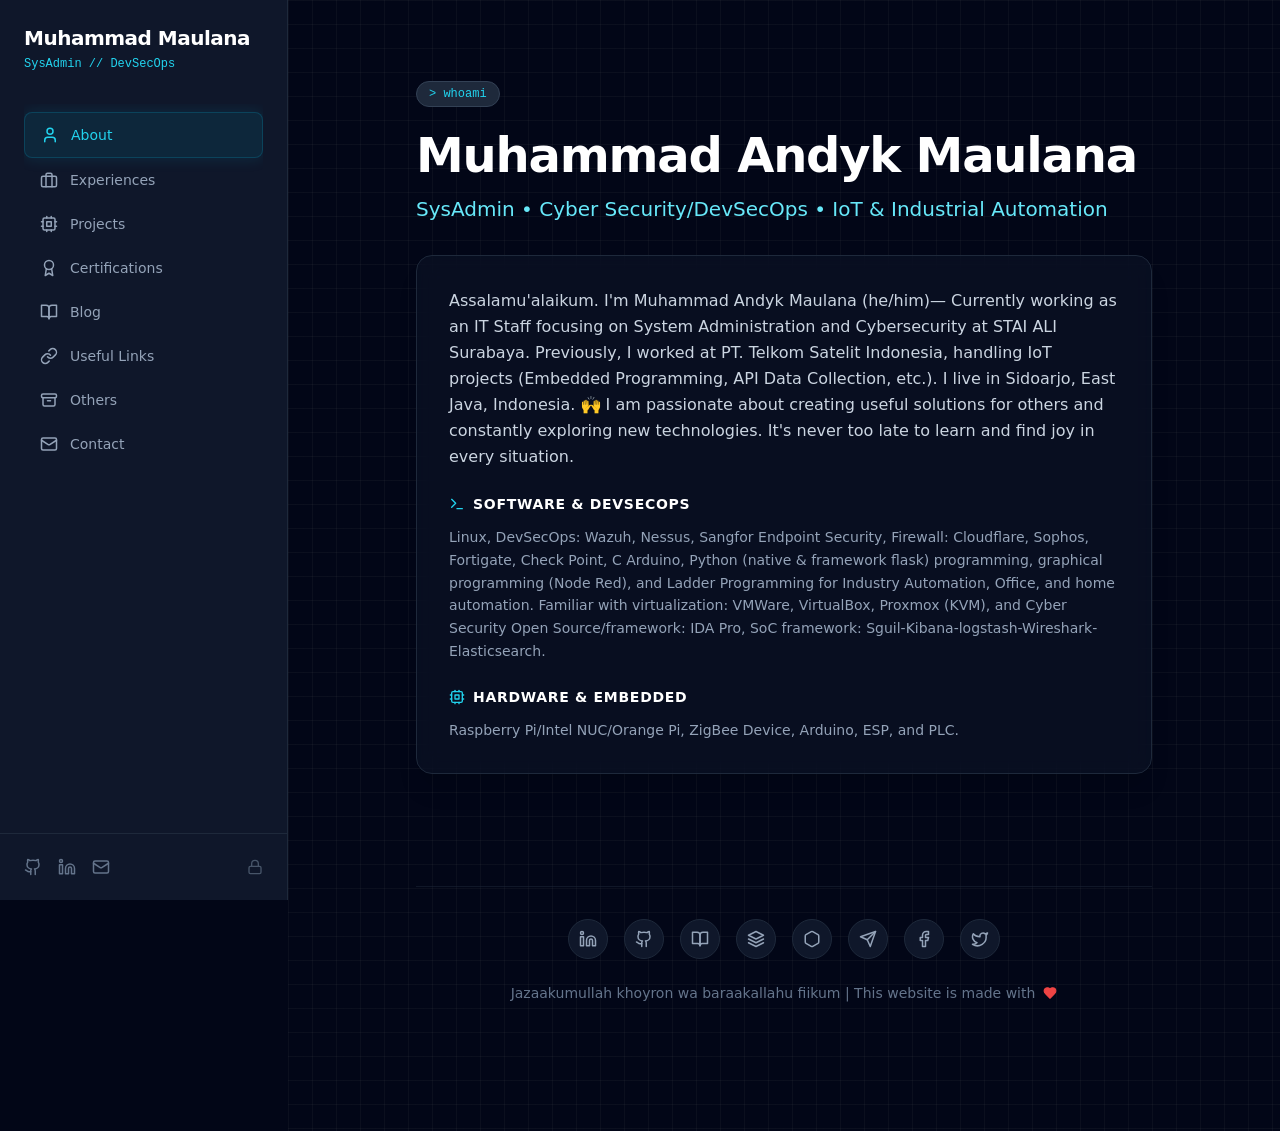
==== commit f217177f: "Go Fix isu GTranslte - Rollback muhammadandykmaulana/muhammadandykmaulana.github.io-dev@c04509e95b18" ====
--- a/index.html
+++ b/index.html
@@ -1,966 +1,36 @@
-<!DOCTYPE HTML>
-<!--
-	Dimension by HTML5 UP
-	html5up.net | @ajlkn
-	Free for personal and commercial use under the CCA 3.0 license (html5up.net/license)
--->
-<html>
-	<head>
-		<title>Muhammad Andyk Maulana's Portfolio</title>
-		<meta charset="utf-8" />
-		<meta name="viewport" content="width=device-width, initial-scale=1, user-scalable=no" />
-		<link rel="stylesheet" href="assets/css/main.css" />
-		<noscript><link rel="stylesheet" href="assets/css/noscript.css" /></noscript>
-		<style>
-			.blog-post {
-				margin-bottom: 2rem;
-				padding-bottom: 1.5rem;
-				border-bottom: 1px solid #eee;
-			}
-			
-			.blog-post h3 {
-				margin-bottom: 0.5rem;
-				color: #4a4a4a;
-			}
-			
-			.blog-meta {
-				font-size: 0.9rem;
-				color: #777;
-				margin-bottom: 1rem;
-			}
-			
-			.blog-excerpt {
-				margin-bottom: 1rem;
-				line-height: 1.6;
-			}
-			
-			.read-more {
-				display: inline-block;
-				background-color: #4a4a4a;
-				color: white;
-				padding: 0.5rem 1rem;
-				text-decoration: none;
-				border-radius: 4px;
-				font-size: 0.9rem;
-				transition: background-color 0.3s;
-			}
-			
-			.read-more:hover {
-				background-color: #333;
-			}
-			
-			.full-article {
-				display: none;
-				padding: 1.5rem;
-				background-color: #f9f9f9;
-				border-radius: 4px;
-				margin-top: 1rem;
-			}
-			
-			.back-to-blog {
-				display: inline-block;
-				margin-top: 1rem;
-				color: #4a4a4a;
-				text-decoration: none;
-				font-weight: bold;
-			}
-			
-			.back-to-blog:hover {
-				text-decoration: underline;
-			}
-		</style>
-	</head>
-	<body class="is-preload">
-
-		<!-- Wrapper -->
-			<div id="wrapper">
-
-				<!-- Header -->
-					<header id="header">
-						<div class="content">
-							<div class="inner">
-								<h1>Assalamu'alaykum. Selamat Datang ~ Semoga bisa mendapatkan Insight... Aamiin :)
-								</h1>
-								<h2>Muhammad Andyk Maulana</h2>
-								<p><br />
-								IT System Administrator &nbsp;&bull;&nbsp; DevSecOps &nbsp;&bull;&nbsp; IoT & Industrial Automation</p>
-							</div>
-						</div>
-						<nav>
-							<ul>
-								<li><a href="#intro">About</a></li>
-								<li><a href="#work">Experiences</a></li>
-								<li><a href="#projects">Projects</a></li>
-								<li><a href="#certifications">Certifications</a></li>
-								<li><a href="#education">Education</a></li>
-								<li><a href="#contact">Contact</a></li>
-								<li><a href="#links">Useful links</a></li>
-								<li><a href="#others">Others</a></li>
-								<li><a href="#blog">Blog</a></li>
-								<!--<li><a href="#elements">Elements</a></li>-->
-							</ul>
-						</nav>
-					</header>
-
-				<!-- Main -->
-					<div id="main">
-						<!-- Intro -->
-							<article id="intro">
-								<!-- <h2 class="major">About</h2> -->
-								<center><h2>About</h2></center>
-								<span class="image main"><img src="images/pic03_.jpg" alt="" /></span>
-								<p align="justify"><b>Innovative Technologist</b><br>Assalamu'alaikum. I'm Muhammad Andyk Maulana (he/him)— Currently working as an IT Staff focusing on System Administration and Cybersecurity at <a href="https://stai-ali.ac.id/" target="_blank">STAI ALI Surabaya</a>. Previously, I worked at PT. Telkom Satelit Indonesia, handling IoT projects (Embedded Programming, API Data Collection, etc.). I live in Sidoarjo, East Java, Indonesia. 🙌 I am passionate about creating useful solutions for others and constantly exploring new technologies. It's never too late to learn and find joy in every situation.<a href="https://muhammadandykmaulana.github.io/#work" target="_blank">View my previous work</a><br></p>
-								<hr />
-								<p align="justify">
-									<b>Skills</b>
-									<br><b>Software:</b><br>
-									Linux, DevSecOps: Wazuh, Nessus, Sangfor Endpoint Security, Firewall: Cloudflare, Sophos, Fortigate, Check Point, C Arduino, Python (native & framework flask) programming, graphical programming (Node Red), and Ladder Programming for Industry Automation, Office, and home automation.<br/> Familiar with virtualization: VMWare, VirtualBox, Proxmox (KVM), and Cyber Security Open Source/framework: IDA Pro, SoC framework: Sguil-Kibana-logstash-Wireshark-Elasticsearch.
-									<br><b>Hardware:</b><br>
-									Raspberry Pi/Intel NUC/Orange Pi, ZigBee Device, Arduino, ESP, and PLC.
-								</p>
-							</article>
-
-						<!-- Work -->
-							<article id="work">
-								<!-- <h2 class="major">Achievements</h2> -->
-								<center><h2>Experiences & organization</h2></center>
-								<span class="image main"><img src="images/pic02_.jpg" alt="" /></span>
-
-								<blockquote>May - Desember 2027 — IT Staff (System Administrator & Cyber Security) at <a target="_blank" href="https://stai-ali.ac.id/"><b>STAI ALI BIN ABI THALIB SURABAYA</b></a></blockquote>
-								<p align="justify">
-									<b>Jobdesk:</b><br/>
-									<ol>	
-										<li>Maintenance and deployment of servers/virtual machines (OS: Debian, Ubuntu, Windows Server, CentOS) on Hyper-V virtualization.</li>
-										<li>Maintaining accessibility for Unifi CCTV (camera adoption, OS upgrades, firmware updates).</li>  
-										<li>DevSecOps: Securing web repositories and applications (OJS, Eprints, repository senayan etc.) from online gambling hacker attacks using python/bash script, Wazuh, DefectDojo for vulnerability management.</li>
-										<li>Network Engineering: LAN management with Mikrotik, including NAT and IPv6 implementation.</li>
-										<li>Web server administration and DNS management.</li>
-										<li>Installation, maintenance, and migration of applications and scripts (app backups, database restoration, app migration from NAS, LDAP/Radius server integration), PKP OJS journal setup, and network monitoring with Unifi Controller.</li>
-										<li>FreeNAS management, including file backup/restoration, NFS shared folders, LDAP/Radius integration, and NTP server configuration.</li>
-										<li>Firewall administration, NAT configuration, policy management, and WAF implementation (Mikrotik, Cloudflare).</li>
-										<li>Deployment and management of open-source security appliances, such as Wazuh for endpoint monitoring.</li>
-										<li>Policy administration for OpenVPN connections.</li>
-										<li>Deployment of push notification systems for Telegram and WhatsApp Gateway.</li>
-									</ol>
-								</p>
-								
-								<blockquote>January - Desember 2023 — IT System Administrator & DevSecOps at <a target="_blank" href="https://www.telkomsat.co.id/"><b>PT. Telkom Satelit Indonesia</b></a></blockquote>
-								<p align="justify">
-									<b>Jobdesk:</b><br/>
-									<ol>
-										<li>Maintenance and Deployment of Servers/VMs: 1. Operating Systems: Debian, Ubuntu, Windows Server, CentOS, Custom Images (infinet, Sandvine, PNET). 2. Virtualization Platforms: VMWare ESXi, KVM-Qemu, XenCenter Citrix.</li>
-										<li>Maintenance of Unifi CCTV Accessibility: Tasks include adopting cameras, upgrading operating systems, and firmware updates.</li>
-										<li>Implementation of SSDLC (DevSecOps) based on Nessus Scan VA Findings - OSS/BSS App: Execute DevSecOps practices derived from Nessus Vulnerability Assessment findings for Business Support System (BSS) applications.</li>
-										<li>Deployment of Nagios Application on Cloud Services (Elastic Compute Service) - Flou: Utilize Cloud Services (Elastic Compute Service) provided by Flou for deploying the Nagios monitoring application.</li>
-										<li>Administration of Web Server, DNS Server & DNS Client Area: Responsibilities encompass IP assignment, domain management, and administration of web and DNS servers.</li>
-										<li>Deployment and Maintenance of OSS App Network Monitoring, Asset Management, and LMS: 1. Deploy and maintain OSS applications including Nagios, Netflow, Cacti, LibreNMS, Unifi Controller. 2. Conduct tasks such as backup, database maintenance, application migration, and LDAP/radius server integration. 3. Manage GLPI for asset management and oversee LMS Moodle.</li>
-										<li>Handling Synology NAS: Perform tasks such as Active Business Backup (Backup/Restore VM), NFS share folder setup, LDAP/Radius integration, and NTP Server configuration.</li>
-										<li>Administration of Firewalls, NAT, Policies & WAF: Manage firewall infrastructure including Sophos XG330, Fortiweb 400D, CheckPoint 6200, and Fortigate 1500D. Handle Network Address Translation (NAT), security policies, and Web Application Firewall (WAF) configurations</li>
-										<li>Security Appliances: Implement Sangfor Endpoint Security (SES) Antivirus on servers and PCs.</li>
-										<li>Administration of VPN Policies:Manage VPN policies for Check Point 6200 and Fortigate FG60E.</li>
-									</ol>
-								</p>
-
-								<blockquote>January 2021 - Desember 2022 — Internet of Things (IoT) Developer at <a target="_blank" href="https://www.telkomsat.co.id/"><b>PT. Telkom Satelit Indonesia</b></a></blockquote>
-								<p align="justify">
-									<b>Jobdesk:</b><br/>
-									<ol>
-										<li>Manage IoT Devices: Internal TSAT, SigFox, and local vendor iotera (PT. Tricada Intronik).</li>
-										<li>Delivery multiple IoT Devices to the IoT Platform (3WiNS - 3arly Warning Monitoring System).</li>
-										<li>IT support based in Surabaya (ITSM Support: implementation of WPA2-E and WPA2-P, invalid login for OSS/BSS applications in TSAT, IT Core Support (PM Link, monitoring and checking host link, IoT, Starlink Gateway)).</li>
-									</ol>
-								</p>
-
-								<blockquote> Juli 2019 – Juni 2020 — Contract Employee as Electrical & Automation Engineer at <a target="_blank" href="https://www.mitsusinar.co.id/"><b>PT. Mitsu Sinar Teknik</b></a></blockquote>
-								<p align="justify"><b>Responsibilities:</b><br/>Industrial IoT (IIoT) Enthuasiast as Embedded Programming i.e ladder PLC Omron, Hands on with sensor, controller and actuators, Electrical Drafter, HRIS System (ProHR), IT Support (manage mail & domain, network printer & file sharing).</p>
-
-								<blockquote>January – Juni 2019 — Industrial Internet of Things (IIoT) Developer at <a target="_blank" href="https://machinevision.global"><b>PT. Lanius Inovasi Indonesia</b></a></blockquote>
-								<p align="justify"><b>Responsibilities:</b><br/>Programming ladder PLC, Hands on with sensor and controller as embedded system (i.e: Raspberry Pi, Intel NUC), build program Desktop App in their Company.</p>
-
-								<blockquote>January 2017-January 2019 — Freelancer as Mathematics, Physics, Chemistry Tutor at Sang Juara School </blockquote>
-								<p align="justify"><b>Responsibilities:</b><br/>Doing private lecturing Mathematics, Physics, Chemistry for Senior High School Student, & class lecturing for Olympiad Chemistry Student.</p>
-
-								<blockquote>June, 4th-5th and July, 13th -14th 2016) & (May, 13th-14th and June, 10th -11th 2017 — Mathematics Tutor of EEPIS Entrance Exam Learning Guidance.</blockquote>
-								<p align="justify"><b>Responsibilities:</b><br/>Teaching for Mathematics preparation to enter UMPN and UMPENS PENS examination.</p>
-
-								<blockquote>March - December 2016 — Deputy Director BASMAS-UKKI (Badan Sosial Masyarakat - Unit Kegiatan Kerohanian Islam) </blockquote>
-								<p align="justify"><b>Responsibilities:</b><br/>Organized and handled the Corporate Social Responsibility Project held by BASMAS-UKKI PENS.</p>
-
-								<blockquote>Internship in PT Semen Indonesia at Section of RKC 1-2 Instrumentation and Control System Maintenance, Tuban-East Java</blockquote>
-								<p align="justify"><b>Responsibilities:</b><br/>Learning practically how to mechanism of cement production, PLC programming using ladder diagram, and HMI (Human Machine Interface) in a company.</p>
-
-								<blockquote>April 2015-March 2016 — Young Staff Badan Sosial Masyarakat (BASMAS)-UKKI (Unit Kegiatan Kerohanian Islam)</blockquote>
-								<p align="justify"><b>Responsibilities:</b><br/>Participate in the Corporate Social Responsibility Project held by BASMAS-UKKI PENS.</p>
-							</article>
-
-							<article id="projects">
-								<center><h2>Projects</h2></center>
-								<center class="image main"><img src="images/powered.png"></center>
-								<!-- Projects 01 -->
-								<blockquote><strong>Automating Grade Review &amp; Remedial Workflow at ITTS (Google-first)</strong></blockquote>
-								<span class="image main"><img src="https://user-images.githubusercontent.com/16481229/175765202-28144ec2-dcf6-4a1a-a78f-8602be486dfd.jpeg" alt="ITTS Automation Workflow" /></span>
-								
-								<p align="justify"><strong>Summary:</strong><br/>
-								This proposal streamlines the grade review/remedial process at ITTS using a fully Google-based stack.
-								Students submit via <em>Google Forms</em>, entries are stored in <em>Google Sheets</em>, and
-								<em>Google Apps Script</em> triggers real-time notifications through <em>Gmail</em> or
-								<em>Google Chat</em> for lecturers and program heads. If no action occurs within 48 hours,
-								scheduled reminders are sent automatically. Centralized data in Sheets can be analyzed with
-								<em>Gemini</em> (and optionally <em>Google Colab</em>) to surface trends such as request volume
-								per course and response times. The result is faster turnaround, higher transparency, and
-								data-driven oversight with minimal manual work.
-								
-								Core workflow and tools:
-								<ul>
-									<li><strong>Intake:</strong> Student → Google Form → Google Sheets (central, real-time database)</li>
-									<li><strong>Automation:</strong> Apps Script on form submit → Gmail / Google Chat notifications → timed reminders (48h SLA)</li>
-									<li><strong>Analytics:</strong> Gemini (and optional Colab) for trend summaries and reports</li>
-									<li><strong>Outcomes:</strong> quicker confirmations, reduced admin load, clearer accountability for lecturers &amp; program heads</li>
-								</ul>
-								</p>
-								
-								<blockquote><b>Implementation IoT in the field of Satelite</b></blockquote>
-								<span class="image main"><img src="images/pj001.jpg" alt="" /></span>
-								<p align="justify"><b>Summary:</b>
-									The aim of these ideas is to implement a generic IoT model that references the Cisco White Paper from 2014 to support satellite business. To test the proposed business model framework, we have conducted case studies of current IoT companies. The findings suggest that the capability for data analytics is an essential element for IoT services. Additionally, open ecosystems help companies provide new integrated services and offer greater value for consumers. This research serves as a starting point for designing or developing an IoT platform for satellite services.
-									<br/>The following is the IoT design for a company engaged in the satellite sector:
-									<ul>
-										<li>ISO Compliance 27001 - report data monitoring</li>
-										<li>Electricity (AC/DC phase) monitoring on device assets.</li>
-                    <li>Automatic alert (WA/Telegram/E-Mail) of rain information, status device, & device anomaly history.</li>
-									</ul>
-								</p>
-								<!-- Projects 02 -->
-								<blockquote><b>Send Bulk WA from Google Spreadsheet Response with/without integration with Google Cloud.</b></blockquote>
-								<span class="image main"><img src="images/pj002.jpg" alt="" /></span>
-								<p align="justify"><b>Summary:</b>
-									When users come to an event or completes registration for an event, usually we need to record the attendance of the participants. Often the recording was done manually (text book). By creating a little things, either by reading the QR that was sent via E-Mail beforehand, as well as input from Google Form registration / other registration platforms (ex: JotForm) we can easily record participants automatically by creating a google spreadsheet response.
-									<br/>
-									In schema 1, the google spreadsheet automatically records responses from google form, while in the schema when the event guide scans QR for attendance, the android application will be automatically synchronized with GCP (Google Cloud Platform), from GCP it is processed so that data can be processed more with a spread sheet for WA / E-Mail notification needs.
-								</p>
-								<!-- Projects 03 -->
-								<blockquote><b><a target="_blank" href="https://github.com/rizkydermawan1992/Face-Detection">Contributing Realtime Face Recognition using OpenCV in Python</a></b></blockquote>
-								<span class="image main"><img src="images/pj003.jpg" alt="" /></span>
-								<p align="justify"><b>Summary:</b>
-									Contribute Image Recognition and Tracking open source project using OpenCV in Python. In this project, the PC identifies faces so that the output movement can be mimicked by the actuator (servo). In this basic implementation, this servo applies motion to the 2D plane (cartesian coordinates, namely the x and y position) based on data serial output.
-								</p>
-								<!-- Projects 04 -->
-								<blockquote><b>QR Data Acquisition to send to Cloud-Based.</b></blockquote>
-								<span class="image main"><img src="images/pj004.jpg" alt="" /></span>
-								<p align="justify"><b>Summary:</b>
-									QR / Barcode is an alternative method used for authorization. Many applications can be used: door access (with certain users), tags on goods (warehouse), etc. The barcode in this system is integrated with embedded devices through bidirectional (full-duplex) communication, namely the Human Interface Device. QR behaves like a keyboard, with ASCII character recognition according to the standardized layout of each country. Data sent in JSON format: Timestamp, Device ID, QR Result using the MQTT protocol. In the Cloud service can be implemented more varied as needed.
-								</p>
-								<!-- Projects 05 & 06 -->
-								<blockquote><b>Automatic operation (PLC) implementing on conveyor unloader and integrating with AGV Robot | Manual operation (Relay) implementing on conveyor loader.</b></blockquote>
-								<span class="image main">
-									<img src="images/pj005.jpg"/><center>Pict 1. Design System Control using PLC (Layout Panel)</center>
-								</span>
-								<span class="image main">
-									<img src="images/pj006.jpg"/><center>Pict 2. Design System Control using Relay (Layout Panel)</center>
-								</span>
-								<p align="justify"><b>Summary:</b><br/><b>Loader / Unloader Conveyor (Relay Circuits):</b>
-									<ol>
-										<li>To start the operation (so that the panel can be operated) by pressing the Master On
-											button, which the system is ready to operate (ready to use).
-										</li>
-										<li>Operations can be carried out in 2 modes, namely: Auto and Manual, by moving the selector switch according to the desired mode. In Auto operation, there is proximity on the in (incoming) side to run the conveyor and out (stock) to stop the conveyor, when proximity reads / detects an object (pallet) on the conveyor. However, in Manual operation, to run and stop the conveyor by operating the Push Button Start / Stop / Emg on the Operation Box.</li>
-										<li>In the Auto Mode operation, activate 2 operations: can be operated either with the
-											sensor or with the Operation Box.
-										</li>
-									</ol>
-									<b>Unloader Conveyor (PLC):</b>
-									<ol>
-										<li>Sync Scheme when Auto Mode is selected:<br/>
-											• Synchronization with AGV (Auto Operation):<br/>
-											When the AGV comes sent logic 1 on X1 to the PLC input Action Stopper Down Activated Timer 15 s (AGV for taking goods) and Compare with Proximity Stock Action AGV goes (sent logic 1) Action Stopper Up.<br/>
-											• Synchronization with Trolly (Manual Operation):<br/>
-											When the Trolly arrives and ready (ready) Press the Start button Action Stopper Down Aktif Activated Timer 15 s (Trolly picks up the goods) and Compare the pallet readings with Proximity Stock Action Trolly Go Action Stopper Up.
-										</li>
-										<li>When a failure / problem, both Incidential and Automatic by system, will be detected, the buzzer indicator will turn on both in the form of a light and a blinking & rhythmic sound every 2-3 seconds. In case of incident, it can be done by pressing the Push Lock Emergency button on the Operation Box. For failures / problems detected by the Automatic by system due to an error (fault error) in the inverter. For more detailed information, refer to the section on maintenance and troubleshooting techniques.</li>
-									</ol>
-								</p>
-								<!-- Projects 07 -->
-								<blockquote>Make a Forwarder System for OEE Analysis using protokol RabbitMQ (Python based)</blockquote>
-								<span class="image main"><img src="images/pj007.jpg" alt="" /></span>
-								<p align="justify"><b>Summary:</b><br/>Forwarder system is used to collect data from PLC and also forward the data to server. Forwarder system is divided into two sub systems, Data Collector and Forwarder. Forwarder served to forward raw data from PLC to backend using protocol RabbitMQ and also parsed that data to be sent to Data Collector. As its name, Data Collector served to collect the parsed data from all Forwarders and then sent to server.
-									On my working area, firtsly step, make it sure that 2 devices clearly connected, and trying to communicate between PLC Omron CQM1H Series and Raspberry Pi over serial communication with serial port configuration: 9600 baudrate, 7E2 its means 7E2: seven data bits, even parity bit, two stop bits. Then must to know how to get data from PLC omron CQM1H that connecting on fotometry sensor. By reading on Omron Documentation, I decided to use C-Command Over Host Links communication. After that I'm starting to write program on PLC using ladder Diagram that can be accessed all 29 data fotometri's sensor. The Real-Time system provides a way to sending commands – requests (from Raspi) and response (to PLC) with Command-Response Frame Format, then the data has been received, processed, parsed and stored into raspberry. The output data as JSON formatted and will be sending to the server using RabbitMQ protocol and the server will do further calculations before it is displayed and analyzed.
-								</p>
-								<!-- Projects 08 -->
-								<blockquote>Communicate between PLC (Fatek FBs-20MCT2-AC) and Raspberry Pi over Fatek Protocol.</blockquote>
-								<span class="image main"><img src="images/pj008.jpg" alt="" /></span>
-								<p align="justify"><b>Summary:</b><br/>PLC-IoT, on this section, the IoT project focuses on industrial for getting OEE's data parameter.
-									The different parts are: working with PLC Fatek FBs-20MCT2-AC and fotometri sensor names as Autonics + reflector. So learn how to communicate between Fatek FBs-20MCT2-AC and Raspberry Pi over fatek protocol with same serial port configuration: 9600 baudrate, 7E2 as project before. Then must to know how to get data from different PLC fatek that connecting on fotometry sensor+reflector. An one way communication to try communicate by using fatek protocol. Try to write program PLC using ladder Diagram on WinProladder that can be accessed all 3 data (good, reject, total) fotometri's sensor. The Real-Time system provides a way to sending commands– requests (from Raspi) and response (to PLC) in The Communication Message Format of FATEK PLC, then the data has been received, processed, parsed and stored into raspberry. The output data as JSON formatted and will be sending to the server using RabbitMQ protocol and the server will do further calculations before it is displayed and analyzed on Web Interface as known as HMI (Human Machine Interface).
-									</p>
-								<!-- Projects 09 -->
-								<blockquote>Smartstore phase-1 at PT. Lanius Inovasi Indonesia.</blockquote>
-								<span class="image main"><img src="images/pj009.jpg" alt="" /></span>
-								<p align="justify"><b>Summary:</b><br/>For implementing smart warehouse a.k.a smartstore, we have designed our system using mini PC intel NUC for operation Dekstop Application MyFinger v1.0. This application. This application is obtained from the default SDK of Zkteco fingerprint. This SDK is Open Source, so we customize it as needed. Hardware & Sensor: zk slk20r fingerprint, logitech camera, mini PC (Intel NUC) + 7 inch LCD Display. Connectivity sensor & camera are using USB Serial mini PC & Wi-Fi connected to the cloud. Edge Computing by applying web socket protocol in C #, with data in the form of JSON Output. Image data (captured from camera) that is sent to the cloud in base-64 encoding (image to string base 64). On the Smart Store Web UI Display and process request items by Users & printing work orders. </p>
-								<!-- Projects 010 -->
-								<blockquote>Implementation AR-IoT Smart Home using Node Red as graphical programing at PT. Lanius Inovasi Indonesia</blockquote>
-								<span class="image main"><img src="images/pj010.jpg" alt="" /></span>
-								<p align="justify"><b>Summary:</b><br/>Internet of Things (IoT) conceptualizes the idea of remotely connecting and monitoring real world objects (things) through the Internet. When it comes to our house, this concept can be aptly incorporated to make it smarter, safer and automated. This IoT project focuses on building a smart Home automation (bulb/lamp) and wireless home security system (smoke, PIR, Door sensor) which sends alerts to the owner by using Internet in case of any trespass and raises an alarm optionally. Besides, the same can also be utilized for home automation by making use of the same set of sensors. The leverage obtained by preferring this system over the similar kinds of existing systems is that the alerts and the status sent by the Wi-Fi connected microprocessor managed system can be received by the user on his phone from any distance irrespective of whether his mobile phone is connected to the internet. The microprocessor used in the current prototype is the Raspberry Pi board and ESP 32 which comes with an embedded micro-processor and an onboard Wi-Fi shield making use of which all the electrical appliances inside the home can be controlled and managed through Web UI on NodeRed and Augmented Reality (AR) on Mobile App.</p>
-								<!-- Projects 011 -->
-								<blockquote>Final Project: Design and Implementation of Real-Time Vehicle Monitoring Based on Internet</blockquote>
-								<span class="image main"><img src="images/pj011.jpg" alt="" /></span>
-								<p align="justify"><b>Summary:</b><br/>Existing technology on common vehicles is growing rapidly, in which the vehicle has already the ability to store vehicle history data from the first time it bought until now. The technology, which is named Electronic Control Unit (ECU), are connected On-Board Diagnostic and Malfunction Indicator Lamp (MIL). By utilizing OBD as Scan Tools, the car can show monitoring data and can perform self-diagnostic. Because the system is designed based on Internet of Things (IoT), it means that has been integrated into the vehicle with the sensor device used for monitoring and sent to the data center. According to IoT Reference Model, this technology equipped in such as: physical sensor, connectivity, edge computing, data accumulation, data abstraction, visualization, and collaboration. Physical sensors are used On Board Diagnostic (OBD2) and Global Positioning System GPS. In this system, data communication (as conncetivity) using wireless (serial bluetooth communication) or wired (using USB cable). Raspberry as a master sent command to ECU as a slave by using protocol OBD-II ISO 9141-2 within OBD-II Message format, 38400 baudrate, 8N1. The data from sensors detected (i.e: Engine RPM, Engine Load, Engine Coolant Temp, Vehicle Speed, Air Flow Rate (MAF), Intake Manifold Pressure, Intake Air Temperature) is processed by Raspberry Pi (as mini PC) to sent to the VPS / Virtual Private Server (as data center) through MQTT-Socket.IO protocol (as edge computing and data abstraction) and display on the GUI LCD. The data that has been received from data center can be stored in the database (as data accumulation) and sent to user for performed and visualized it in the form of graphics or maps on Web Interface and smart phone device. </p>
-								<!-- Etc project -->
-								<blockquote>And other projects.</blockquote>
-							</article>
-
-							<article id="certifications">
-								<center><h2>Badges / Training / Certifications</h2></center>
-								<blockquote>February 2025 (valid for 3 years) — <a target="_blank" href="https://mikrotik.com/training/certificates/c435443cc4fbdf7343b7"><b>Mikrotik Certified MTCNA</b></a></blockquote>
-								<blockquote>February 2025 (valid for 3 years) — <a target="_blank" href="https://mikrotik.com/training/certificates/c435525cc8fec436b6fd"><b>Mikrotik Certified MTCRE</b></a></blockquote>
-								<blockquote>February 2025 — <a target="_blank" href="https://www.credly.com/badges/131d44c2-1828-4ef5-8b99-d6b0e044962a/public_url"><b>LFS101: Introduction to Linux</b></a></blockquote>
-								<blockquote>February 2025 — <a target="_blank" href="https://www.credly.com/badges/101871e2-a283-402f-89f0-97966a858d5f/public_url"><b>LFS142: Introduction to Backstage - Developer Portals Made Easy</b></a></blockquote>
-								<blockquote>February 2025 — <a target="_blank" href="https://www.credly.com/badges/33c49ffa-5e97-4122-8777-a4d1abb9786d/public_url"><b>LFS144: Introduction to Istio</b></a></blockquote>
-								<blockquote>February 2025 — <a target="_blank" href="https://www.credly.com/badges/9e3416e4-1309-462a-aa34-806a9689b2d3/public_url"><b>LFS146: Introduction to Cilium</b></a></blockquote>
-								<blockquote>February 2025 — <a target="_blank" href="https://www.credly.com/badges/cd033ffa-29b6-4945-838f-68beea5dd0aa/public_url"><b>LFS147: Introduction to AI/ML Toolkits with Kubeflow</b></a></blockquote>
-								<blockquote>February 2025 — <a target="_blank" href="https://www.credly.com/earner/earned/badge/c9969c1c-b4e0-420b-92d8-38b074b2e60a/public_url"><b>LFS151: Introduction to Cloud Infrastructure Technologies</b></a></blockquote>
-								<blockquote>February 2025 — <a target="_blank" href="https://www.credly.com/earner/earned/badge/68c51c07-c727-4f76-ae24-16c9dc80cd00/public_url"><b>LFS157: Introduction to Serverless on Kubernetes</b></a></blockquote>
-								<blockquote>February 2025 — <a target="_blank" href="https://www.credly.com/earner/earned/badge/f7676883-38a1-44a0-a6c0-da1066cbbb09/public_url"><b>LFS158: Introduction to Kubernetes</b></a></blockquote>
-								<blockquote>February 2025 — <a target="_blank" href="https://www.credly.com/earner/earned/badge/b6a28d48-355f-4661-b335-46dc5683a10b/public_url"><b>LFS183: Introduction to Zero Trust</b></a></blockquote>
-								<blockquote>24 Juni 2024 (valid for 3 years) — <a target="_blank" href="https://www.dicoding.com/certificates/JLX17VYW2X72"><b>Dicoding - Belajar Dasar Visualisasi Data</b></a></blockquote>
-								<blockquote>2 June 2023  — Certificate of Course Completion: Fortigate Infrastructure from InformIT ITB</blockquote>
-								<blockquote>15 Maret 2023 (valid for 3 years) — <a target="_blank" href="https://www.credly.com/go/1jagApgTi3DW9gowsHBHqg"><b>AWS Certified Cloud Practitioner</b></a></blockquote>
-								<blockquote>17 November 2022 (valid for 3 years) — <a target="_blank" href="https://sertiva.id/credential/4f593d20-5526-4587-a57e-11a0df272513"><b>BTA - DevSecOps II</b></a></blockquote>
-								<blockquote>11 November 2022 (valid for 3 years) — <a target="_blank" href="https://www.credly.com/badges/7c5461fe-948b-4ad4-b30b-ab76b955db73/"><b>Certificate of Course Completion Cisco CCNA: Switching, Routing, and Wireless Essentials</b></a></blockquote>
-								<blockquote>11 November 2022 (valid for 3 years) — <a target="_blank" href="https://www.credly.com/badges/785c378c-335f-41bf-b162-5ec551fb7636/"><b>Certificate of Course Completion Cisco CCNA: Introduction to Networks</b></a></blockquote>
-								<blockquote>08 November 2022 (valid for 3 years) — <a target="_blank" href="https://sertiva.id/credential/3dddee5a-f89f-4b1a-8b17-2bd989bec506"><b>BTA - DevSecOps I</b></a></blockquote>
-								<blockquote>02 November 2022 (valid for 3 years) — <a target="_blank" href="https://sertiva.id/credential/fde10f30-da3a-47a8-9f5d-c36a6387379c"><b>BTA - GitLab Administration</b></a></blockquote>
-								<blockquote>28 Oktober 2022 (valid for 3 years) — <a target="_blank" href="https://sertiva.id/credential/e8f80f6b-e064-48a0-af19-cb708d82b752"><b>BTA - Automation with Ansible</b></a></blockquote>
-								<blockquote>19 Oktober 2022 (valid for 3 years) — <a target="_blank" href="https://sertiva.id/credential/a2684ebb-00f5-4481-9c8e-6598187e6ab1"><b>BTA - Docker Fundamental</b></a></blockquote>
-								<blockquote>14 Oktober 2022 (valid for 3 years) — <a target="_blank" href="https://sertiva.id/credential/bf8951ab-6030-48b2-b454-e71684c152fb"><b>BTA - Linux System Administration</b></a></blockquote>
-								<blockquote>08 July 2022 (valid for 3 years) — <a target="_blank" href="https://www.dicoding.com/certificates/MEPJEQDJWX3V"><b>Dicoding: Menjadi Google Cloud Engineer</b></a></blockquote>
-								<blockquote>10 Juny 2022 (valid for 3 years) — <a target="_blank" href="https://www.dicoding.com/certificates/1RXYM09QMXVM"><b>Dicoding: Belajar Dasar Google Cloud</b></a></blockquote>
-								<blockquote>09 February 2022 — <a target="_blank" href="https://www.linkedin.com/in/muhammad-andyk-maulana-704335173/overlay/1635484641297/single-media-viewer/"><b>ISO 27001 Security Awereness Training held by PT. Telkom Satelit Indonesia.</b></a></blockquote>
-								<blockquote>08 October 2021 — <a target="_blank" href="https://www.credly.com/badges/373895f2-7f50-4785-b973-614953fcebc3"><b>Certificate of Course Completion Cisco: DevNet Associate.</b></a></blockquote>
-								<blockquote>10 November 2020 — <a target="_blank" href="https://www.credly.com/badges/d6b79de3-8e43-4866-8367-832c04e45f8c"><b>Certificate of Course Completion Cisco: CCNA CyberOps Associate.</b></a></blockquote>
-								<blockquote>20 October 2020 — Certificate of Course Completion: Command Line on Progate. </blockquote>
-								<blockquote>1 October 2020 — Certificate of Course Completion: SQL on Progate.</blockquote>
-								<blockquote>26 Juni 2019 (valid for 3 years - now expired) — Certificate of Competence in the area of Software Development with competency: "Junior Programming".</blockquote>
-								<blockquote>24th Maret 2019 valid for 3 years  - now expired) — Certificate of Competence in the area of Mobile Computing with competency: "Mobile Computing Junior".</blockquote>
-								<blockquote>August 2018 — Cisco Networking Academy with Qualification Course: Introduction of Cyber Security.</blockquote>
-								<blockquote>1st December 2016 valid for 3 years - now expired) — Certificate of Competence in the area of Electronic Engineering with competency: "Installation of Control Devices".
-								<p align="justify"><b>Responsibilities:</b><br/>Set up industrial control field devices and develop, input, and verify digital and analog control programs for programmable logic controllers (PLCs).</p></blockquote>
-							</article>
-						<!-- About -->
-							<article id="education">
-								<!-- <h2 class="major">Education</h2> -->
-								<center><h2>Education</h2></center>
-								<span class="image main"><img src="images/pic01_.jpg" alt="" /></span>
-								<hr/>
-								<a target="_blank" href="https://itts.ac.id"><b>Institut Teknologi Tangerang Selatan </b></a><p>Technology Information (Bachelor Degree) with Cumulative GPA 3.80 out of 4.0 scale</p>
-								<blockquote>Mikrotik Certified — MTCNA & MTCRE</blockquote>
-								<blockquote>PANDI Scholarship Awardee</blockquote>
-								<a target="_blank" href="https://pens.ac.id"><b>Politeknik Elektronika Negeri Surabaya</b></a><p>Electronic Engineering (Diploma Degree) with Cumulative GPA 3.40 out of 4.0 scale</p>
-								<blockquote>May 2017 – March 2018 — Final project & research: Design & Implementation of Real-Time Vehicle Monitoring Based on Internet of Things.</blockquote>
-								<p align="justify">
-									<b>Responsibilities:</b><br/>
-									<ol>
-										<li>Applied IoT 7 layer by Cisco White Paper 2014, "The Internet of Things".</li>
-										<li>This research was funded from RISTEK DIKTI-CPPBT from Foreign Cooperation in 2017 scheme with the number: 146/PKS/Kp/PPK.2/CPPBT/V/2017.</li>
-										<li>Publication on Direktorat Kekayaan Hak Intelektual with the number EC00201807850, accepted on 02 Apr 2018.</li>
-									</ol>
-								</p>
-								<blockquote>Internship in PT Semen Indonesia at Section of RKC 1-2 Instrumentation and Control System Maintenance, Tuban-East Java</blockquote>
-								<p align="justify"><b>Responsibilities:</b><br/>Learning practically how to mechanism of cement production, PLC programming using ladder diagram, and HMI (Human Machine Interface) in a company.</p>
-							</article>
-
-						<!-- Contact -->
-							<article id="contact">
-								<h2 class="major">Contact</h2>
-								<!-- <center><h2>Contact</h2></center> -->
-								<!-- modify this form HTML and place wherever you want your form -->
-								<form
-								  action="https://formspree.io/f/xrbabaqv"
-								  method="POST"
-								>
-								  <label>
-								    Your email:
-								    <input type="email" name="email">
-								  </label>
-								  <label>
-								    Your message:
-								    <textarea name="message"></textarea>
-								  </label>
-								  <!-- your other form fields go here -->
-								  <button type="submit">Send</button>
-								</form>
-<!-- 								<form method="post" action="mailto:mandykmaulana@gmail.com">
-									<div class="fields">
-										<div class="field half">
-											<label for="name">Name</label>
-											<input type="text" name="name" id="name" />
-										</div>
-										<div class="field half">
-											<label for="email">Email</label>
-											<input type="text" name="email" id="email" />
-										</div>
-										<div class="field">
-											<label for="message">Message</label>
-											<textarea name="message" id="message" rows="4"></textarea>
-										</div>
-									</div>
-									<ul class="actions">
-										<li><input type="submit" value="Send Message" class="primary" /></li>
-										<li><input type="reset" value="Reset" /></li>
-									</ul>
-								</form> -->
-							</article>
-						<!-- Useful links -->
-						<article id="links">
-							<center><h2>Useful links</h2></center>
-							<span class="image main"><img src="images/links.jpg" alt="" /></span>
-							<hr/>
-							<p align="justify">
-								<h4><b>My lecturers</b></h4>
-									<ul>
-										<li><a target="_blank" href="http://dhoto.lecturer.pens.ac.id/">Sritrusta Sukaridhoto, ST., Ph.D.</a></li>
-										<li><a target="_blank" href="https://lms.onnocenter.or.id/wiki">Onno W. Purbo (wiki)</a></li>
-										<li><a target="_blank" href="https://onnocenter.or.id/wiki/index.php/Moodle">Onno W. Purbo (e-Learning Moodle)</a></li>
-										<li><a target="_blank" href="https://rioasmara.com/">Rio Asmara</a></li>
-										<li><a target="_blank" href="https://yohan.es/">Yohanes Nugroho</a></li>
-										<li><a target="_blank" href="https://blog.compactbyte.com">Yohanes Nugroho's Blog</a></li>
-									</ul>
-								<h4><b>Features/Tools</b></h4>
-									<ul>
-										<li><a target="_blank" href="https://https://chat.openai.com/">Chat GPT - OpenAI</a></li>
-										<li><a target="_blank" href="https://academy.hackthebox.com/">Academy Hack The Box : Penetration Testing Labs</a></li>
-										<li><a target="_blank" href="https://www.hackthebox.eu/">Hack The Box : Penetration Testing Labs</a></li>
-										<li><a target="_blank" href="https://www.codewars.com/">Dare and upgrade your skill on Programming (1)</a></li>
-										<li><a target="_blank" href="https://www.hackerrank.com/">Dare and upgrade your skill on Programming (2)</a></li>
-										<li><a target="_blank" href="https://ctftime.org/">Prepare CTF (1): CTF Time</a></li>
-										<li><a target="_blank" href="https://picoctf.org/">Prepare CTF (2): Pico CTF (Year 2019 for basics linux)</a></li>
-										<li><a target="_blank" href="https://www.youtube.com/c/LiveOverflow">Prepare CTF (3): YouTube Channel LiveOverflow</a></li>
-										<li><a target="_blank" href="https://www.youtube.com/c/JohnHammond010/">Prepare CTF (4): YouTube Channel JohnHammond010</a></li>
-										<li><a target="_blank" href="https://youtube.com/c/NullByteWHT">Prepare CTF (5): YouTube Channel NullByteWHT</a></li>
-										<li><a target="_blank" href="https://www.youtube.com/c/ippsec">Prepare CyberSec (1): YouTube Channel ippsec</a></li>
-										<li><a target="_blank" href="https://www.youtube.com/c/CyberSecurityIPB">Prepare CyberSec (2): YouTube Channel CyberSecurityIPB</a></li>
-										<li><a target="_blank" href="https://www.youtube.com/c/TaroLay">Prepare CyberSec (3) & IT: YouTube Channel Taro Lay (Beruang Cyber)</a></li>
-										<li><a target="_blank" href="https://www.youtube.com/c/OnnoCenter">Prepare CyberSec (4) & IT: YouTube Channel Onno Center</a></li>
-										<li><a target="_blank" href="https://intelx.io/">Scanning Leaks (1)</a></li>
-										<li><a target="_blank" href="https://leakix.net">Scanning Leaks (2)</a></li>
-										<li><a target="_blank" href="https://ethicsfirst.org/">Scanning Leaks (3)</a></li>
-										<li><a target="_blank" href="https://randomnerdtutorials.com">Electronic, computer, IT : Random Nerd</a></li>
-										<li><a target="_blank" href="https://www.homemade-circuits.com">Electronic, computer, IT : Circuit electronic</a></li>
-										<li><a target="_blank" href="http://nevonprojects.com">Electronic, computer, IT : Nevon Projects</a></li>
-										<li><a target="_blank" href="https://iotbytes.wordpress.com/">Electronic, computer, IT : iotbytes</a></li>
-										<li><a target="_blank" href="https://www.novaspirit.com/">Electronic, computer, IT : Nova Spirit</a></li>
-										<li><a target="_blank" href="https://www.teamviewer.com/">Remote Desktop: Team Viewer</a></li>
-										<li><a target="_blank" href="https://anydesk.com/en">Remote Desktop: Anydesk</a></li>
-										<li><a target="_blank" href="https://dnschecker.org">DNS Checker</a></li>
-										<li><a target="_blank" href="https://www.ipchicken.com/">Checkk IP: IP Chicken</a></li>
-										<li><a target="_blank" href="https://whatismyipaddress.com/">Check IP: My IP Address</a></li>
-										<li><a target="_blank" href="https://radb.net/">Checkk IP: RADB</a></li>
-										<li><a target="_blank" href="https://www.ipaddressguide.com/">Guide IP Address</a></li>
-										<li><a target="_blank" href="https://chmod-calculator.com/">Chmod calculator</a></li>
-										<li><a target="_blank" href="https://jodies.de/ipcalc">IP calculator</a></li>
-										<li><a target="_blank" href="https://www.yougetsignal.com">Check open port external/public IP</a></li>
-										<li><a target="_blank" href="https://emulator.tp-link.com/Emulator_TL-WR840N(EU)_6.20/index.htm">TP Link Emulator</a></li>
-										<li><a target="_blank" href="https://temuonline.com/">TemuOnline: Teleconference Video Free</a></li>
-										<li><a target="_blank" href="https://www.draw.io/">Design/concept: Draw IO</a></li>
-										<li><a target="_blank" href="https://isoflow.io/">Design/concept: Isoflow</a></li>
-										<li><a target="_blank" href="https://www.lucidchart.com/">Design/concept: Lucid Chart (limited)</a></li>
-										<li><a target="_blank" href="https://excalidraw.com">Design/concept Mockup: excalidraw</a></li>
-										<li><a target="_blank" href="https://design.penpot.app/">Design/concept Mockup: penpot</a></li>
-										<li><a target="_blank" href="https://miro.com/">Design/concept: Miro</a></li>
-										<li><a target="_blank" href="https://autodraw.com">Whiteboard: Autodraw</a></li>
-										<li><a target="_blank" href="https://jamboard.google.com/">Whiteboard: Jamboard Goole</a></li>
-										<li><a target="_blank" href="https://dnschecker.org/">Tools: DNS Checker</a></li>
-										<li><a target="_blank" href="https://urlscan.io/">Tools: check fake's URL (1)</a></li>
-										<li><a target="_blank" href="https://wheregoes.com/">Tools: check fake's URL (2)</a></li>
-										<li><a target="_blank" href="https://carbon.now.sh/">Tools: preview source code</a></li>
-										<li><a target="_blank" href="https://www.diffchecker.com/">Tools: Compare both file/text (Diffchecker)</a></li>
-										<li><a target="_blank" href="https://roadmap.sh">Tools: makes roadmap IT</a></li>
-										<li><a target="_blank" href="https://www.notion.so/">Tools: On workspace IT field (project management, etc) : notion</a></li>
-										<li><a target="_blank" href="https://www.markdowntopdf.com/">Tools: Convert markdown to PDF</a></li>
-										<li><a target="_blank" href="https://cekmutasi.co.id/developer/">Check Mutation Transaction Bank</a></li>
-										<li><a target="_blank" href="https://cekrekening.id/">Check Bank Account</a></li>
-										<li><a target="_blank" href="https://layanan.kominfo.go.id/microsite/aduan-brti/">Kominfo BRTI</a></li>
-										<li><a target="_blank" href="https://suratplus.com/">Generate letter</a></li>
-										<li><a target="_blank" href="https://app.sli.do/">QnA event: Slido</a></li>
-										<li><a target="_blank" href="https://www.surveymonkey.com">Survey event: surveymonkey</a></li>
-										<li><a target="_blank" href="https://libgen.is/">Online library</a></li>
-										<li><a target="_blank" href="https://libgen.is/">Online library</a></li>
-									</ul>
-								<h4><b>Live stream data</b></h4>
-									<ul>
-										<li><a target="_blank" href="https://threatmap.fortiguard.com/">CyberSec threatmap attack: fortinet</a></li>
-										<li><a target="_blank" href="https://threatmap.checkpoint.com/">CyberSec threatmap attack: check point</a></li>
-										<li><a target="_blank" href="https://cybermap.kaspersky.com/">CyberSec threatmap attack: kaspersky</a></li>
-										<li><a target="_blank" href="https://threatmap.bitdefender.com/">CyberSec threatmap attack: bitdefender</a></li>
-										<li><a target="_blank" href="https://securitycenter.sonicwall.com/">CyberSec threatmap attack: Sonicwall Security Center</a></li>
-										<li><a target="_blank" href="https://threatbutt.com/map/">CyberSec threatmap attack: Threatbutt Internet Hacking Attack Attribution Map</a></li>
-										<li><a target="_blank" href="https://www.fireeye.com/cyber-map/threat-map.html">CyberSec threatmap attack: fireeye</a></li>
-										<li><a target="_blank" href="https://www.marinetraffic.com/en">Marine traffic</a></li>
-										<li><a target="_blank" href="https://www.flightradar24.com/ ">flightradar24 traffic</a></li>
-										<li><a target="_blank" href="https://www.submarinecablemap.com/">Submarine cable map (fiber optic)</a></li>
-									</ul>
-								<h4><b>Resources, Bootcamp, Training</b></h4>
-									<ul>
-										<li><a target="_blank" href="https://data-flair.training/">FREE online courses (Data-Flair)</a></li>
-										<li><a target="_blank" href="https://proserti.kominfo.go.id/">Training & Certification Kominfo based on SKKNI</a></li>
-										<li><a target="_blank" href="https://digitalent.kominfo.go.id/">Training & Certification Kominfo Digitalent</a></li>
-										<li><a target="_blank" href="https://kemenperin.go.id/">Kementrian Perindustrian</a></li>
-										<li><a target="_blank" href="https://ristekdikti.go.id/">Ristek Dikti</a></li>
-										<li><a target="_blank" href="https://adinusa.id/">Cloud, DevOps, DevSecOps Training</a></li>
-										<li><a target="_blank" href="https://orbitfutureacademy.id/cloud-computing-4-trainers/">Cloud Training AWS Re-Start - Orbitacademy</a></li>
-										<li><a target="_blank" href="https://codesaya.com/">Learn coding</a></li>
-										<li><a target="_blank" href="https://www.dicoding.com/">Dicoding</a></li>
-										<li><a target="_blank" href="https://hacksplaining.com/">Hacks Plaining</a></li>
-										<li><a target="_blank" href="https://explore.skillbuilder.aws/">Self Learning AWS Skill</a></li>
-										<li><a target="_blank" href="https://www.cybrary.it/">Learn IT & Security</a></li>
-
-									</ul>
-									<h4><b>Open source projects</b></h4>
-									<ul>
-										<li><a target="_blank" href="https://sourceforge.net/">Search & Download open source projects (1)</a></li>
-										<li><a target="_blank" href="https://www.findbestopensource.com">Search & Download open source projects (2)</a></li>
-									</ul>
-									<h4><b>Add-ons</b></h4>
-									<ul>
-										<li><a target="_blank" href="https://www.wappalyzer.com/">Web Profiling (wappalyzer)</a></li>
-										<li><a target="_blank" href="https://www.loom.com/">Loom - Free video screen recorder</a></li>
-										<li><a target="_blank" href="https://gifyu.com">Gifyu - Free gif screen recorder</a></li>
-									</ul>
-
-						</article>
-						<!-- Blog -->
-						<article id="blog">
-							<center><h2>Blog</h2></center>
-							<span class="image main"><img src="images/links.jpg" alt="" /></span>
-							<hr/>
-							
-							<!-- Blog Post 1 -->
-							<div class="blog-post">
-								<h3>Membangun Portofolio Web Statis dengan Custom Domain</h3>
-								<div class="blog-meta">Diposting pada: 15 Februari 2025 | Kategori: Web Development</div>
-								<div class="blog-excerpt">
-									<p>Tutorial langkah demi langkah: Dari nol hingga online menggunakan GitHub Pages, Cloudflare, dan domain murah (berekstensi .my.id / .biz.id).</p>
-									<p>Sebagai developer atau profesional, memiliki website portofolio adalah kewajiban. Namun, biaya hosting bulanan bisa memberatkan, terutama untuk pemula. Solusinya adalah Static Site...</p>
-								</div>
-								<a href="#" class="read-more" data-article="article1">Baca Selengkapnya</a>
-								
-								<div id="article1" class="full-article">
-									<h3>Membangun Portofolio Web Statis dengan Custom Domain</h3>
-									<div class="blog-meta">Diposting pada: 15 Februari 2025 | Kategori: Web Development</div>
-									
-									<p>Tutorial langkah demi langkah: Dari nol hingga online menggunakan GitHub Pages, Cloudflare, dan domain murah (berekstensi .my.id / .biz.id).</p>
-									
-									<p>Sebagai developer atau profesional, memiliki website portofolio adalah kewajiban. Namun, biaya hosting bulanan bisa memberatkan, terutama untuk pemula. Solusinya adalah <strong>Static Site</strong>. Dengan kombinasi <strong>GitHub Pages</strong> (hosting gratis) dan <strong>Cloudflare</strong> (manajemen DNS & keamanan (WAF - Web Application Firewall)), untuk personal branding Anda hanya perlu membayar biaya perpanjangan domain setahun sekali.</p>
-									
-									<h4>Langkah-langkah:</h4>
-									<ol>
-										<li><strong>Persiapan File Website</strong> - Buat file HTML sederhana untuk portofolio Anda</li>
-										<li><strong>Buat Repository di GitHub</strong> - Unggah file Anda ke GitHub</li>
-										<li><strong>Aktifkan GitHub Pages</strong> - Konfigurasi repository untuk hosting statis</li>
-										<li><strong>Beli Domain</strong> - Dapatkan domain dengan ekstensi .my.id atau .biz.id yang terjangkau</li>
-										<li><strong>Integrasi Cloudflare</strong> - Atur domain untuk menggunakan nameserver Cloudflare</li>
-										<li><strong>Setting DNS Record</strong> - Konfigurasi DNS untuk mengarahkan domain ke GitHub Pages</li>
-										<li><strong>Finalisasi di GitHub</strong> - Tambahkan domain kustom di pengaturan GitHub Pages</li>
-									</ol>
-									
-									<p>Dengan mengikuti langkah-langkah ini, Anda akan memiliki website portofolio profesional dengan domain sendiri tanpa biaya hosting bulanan.</p>
-									
-									<a href="#" class="back-to-blog">← Kembali ke Daftar Blog</a>
-								</div>
-							</div>
-							
-							<!-- Blog Post 2 -->
-							<div class="blog-post">
-								<h3>Pengenalan DevSecOps untuk Pemula</h3>
-								<div class="blog-meta">Diposting pada: 10 Februari 2025 | Kategori: Cybersecurity</div>
-								<div class="blog-excerpt">
-									<p>DevSecOps adalah pendekatan untuk mengintegrasikan praktik keamanan ke dalam proses DevOps. Artikel ini membahas konsep dasar dan manfaat implementasi DevSecOps...</p>
-								</div>
-								<a href="#" class="read-more" data-article="article2">Baca Selengkapnya</a>
-								
-								<div id="article2" class="full-article">
-									<h3>Pengenalan DevSecOps untuk Pemula</h3>
-									<div class="blog-meta">Diposting pada: 10 Februari 2025 | Kategori: Cybersecurity</div>
-									
-									<p>DevSecOps adalah pendekatan untuk mengintegrasikan praktik keamanan ke dalam proses DevOps. Artikel ini membahas konsep dasar dan manfaat implementasi DevSecOps.</p>
-									
-									<h4>Apa itu DevSecOps?</h4>
-									<p>DevSecOps adalah evolusi dari DevOps yang menekankan pentingnya keamanan dalam setiap tahap pengembangan perangkat lunak. Berbeda dengan pendekatan tradisional di mana keamanan diperiksa di akhir siklus pengembangan, DevSecOps mengintegrasikan keamanan sejak awal.</p>
-									
-									<h4>Manfaat DevSecOps:</h4>
-									<ul>
-										<li>Deteksi kerentanan lebih dini</li>
-										<li>Pengurangan biaya perbaikan keamanan</li>
-										<li>Peningkatan kecepatan rilis tanpa mengorbankan keamanan</li>
-										<li>Budaya keamanan yang lebih kuat dalam tim</li>
-									</ul>
-									
-									<h4>Tools DevSecOps yang Populer:</h4>
-									<ul>
-										<li>SAST (Static Application Security Testing) - SonarQube, Checkmarx</li>
-										<li>DAST (Dynamic Application Security Testing) - OWASP ZAP, Burp Suite</li>
-										<li>SCA (Software Composition Analysis) - Snyk, WhiteSource</li>
-										<li>Container Security - Clair, Trivy</li>
-									</ul>
-									
-									<p>Dengan menerapkan DevSecOps, organisasi dapat membangun perangkat lunak yang tidak hanya cepat dan andal, tetapi juga aman dari ancaman keamanan.</p>
-									
-									<a href="#" class="back-to-blog">← Kembali ke Daftar Blog</a>
-								</div>
-							</div>
-							
-							<!-- Blog Post 3 -->
-							<div class="blog-post">
-								<h3>Implementasi IoT dalam Industri 4.0</h3>
-								<div class="blog-meta">Diposting pada: 5 Februari 2025 | Kategori: IoT & Automation</div>
-								<div class="blog-excerpt">
-									<p>Internet of Things (IoT) telah merevolusi cara industri beroperasi. Artikel ini membahas implementasi IoT dalam konteks Industri 4.0 dan manfaatnya bagi efisiensi operasional...</p>
-								</div>
-								<a href="#" class="read-more" data-article="article3">Baca Selengkapnya</a>
-								
-								<div id="article3" class="full-article">
-									<h3>Implementasi IoT dalam Industri 4.0</h3>
-									<div class="blog-meta">Diposting pada: 5 Februari 2025 | Kategori: IoT & Automation</div>
-									
-									<p>Internet of Things (IoT) telah merevolusi cara industri beroperasi. Artikel ini membahas implementasi IoT dalam konteks Industri 4.0 dan manfaatnya bagi efisiensi operasional.</p>
-									
-									<h4>Konsep Dasar IoT Industri:</h4>
-									<p>IoT industri melibatkan penggunaan sensor, perangkat, dan sistem yang terhubung untuk mengumpulkan dan menganalisis data dari proses industri. Data ini digunakan untuk mengoptimalkan operasi, meningkatkan efisiensi, dan memungkinkan pemeliharaan prediktif.</p>
-									
-									<h4>Komponen Utama IoT Industri:</h4>
-									<ul>
-										<li><strong>Sensor dan Aktuator</strong> - Mengumpulkan data dan melakukan tindakan</li>
-										<li><strong>Gateway IoT</strong> - Menghubungkan perangkat ke cloud</li>
-										<li><strong>Platform IoT</strong> - Mengelola dan menganalisis data</li>
-										<li><strong>Aplikasi dan Dashboard</strong> - Menampilkan informasi dan insights</li>
-									</ul>
-									
-									<h4>Studi Kasus Implementasi:</h4>
-									<p>Dalam proyek sebelumnya, saya mengimplementasikan sistem monitoring berbasis IoT untuk memantau kondisi peralatan industri. Sistem ini menggunakan sensor suhu, getaran, dan kelembaban yang terhubung ke Raspberry Pi. Data dikirim ke platform cloud melalui protokol MQTT dan dianalisis untuk mendeteksi anomali sebelum menyebabkan kerusakan peralatan.</p>
-									
-									<p>Hasilnya adalah pengurangan downtime sebesar 30% dan peningkatan efisiensi pemeliharaan sebesar 25%.</p>
-									
-									<a href="#" class="back-to-blog">← Kembali ke Daftar Blog</a>
-								</div>
-							</div>
-							
-							<!-- Blog Post 4 -->
-							<div class="blog-post">
-								<h3>Tips Menjadi System Administrator yang Efektif</h3>
-								<div class="blog-meta">Diposting pada: 1 Februari 2025 | Kategori: System Administration</div>
-								<div class="blog-excerpt">
-									<p>System Administrator memainkan peran kritis dalam menjaga infrastruktur TI tetap berjalan. Artikel ini berbagi tips praktis untuk menjadi System Administrator yang efektif dan efisien...</p>
-								</div>
-								<a href="#" class="read-more" data-article="article4">Baca Selengkapnya</a>
-								
-								<div id="article4" class="full-article">
-									<h3>Tips Menjadi System Administrator yang Efektif</h3>
-									<div class="blog-meta">Diposting pada: 1 Februari 2025 | Kategori: System Administration</div>
-									
-									<p>System Administrator memainkan peran kritis dalam menjaga infrastruktur TI tetap berjalan. Artikel ini berbagi tips praktis untuk menjadi System Administrator yang efektif dan efisien.</p>
-									
-									<h4>1. Otomasi Tugas Rutin</h4>
-									<p>Gunakan scripting (Bash, PowerShell, Python) untuk mengotomasi tugas-tugas rutin seperti backup, monitoring, dan deployment. Ini menghemat waktu dan mengurangi kesalahan manusia.</p>
-									
-									<h4>2. Dokumentasi yang Baik</h4>
-									<p>Dokumentasikan konfigurasi sistem, prosedur pemecahan masalah, dan perubahan yang dilakukan. Dokumentasi yang baik memudahkan troubleshooting dan knowledge sharing.</p>
-									
-									<h4>3. Monitoring Proaktif</h4>
-									<p>Implementasikan sistem monitoring yang memberikan alert sebelum masalah menjadi kritis. Tools seperti Nagios, Zabbix, atau Prometheus dapat membantu.</p>
-									
-									<h4>4. Manajemen Backup yang Solid</h4>
-									<p>Pastikan backup dilakukan secara teratur dan tested. Ingat prinsip 3-2-1: tiga salinan data, dua media berbeda, satu salinan di lokasi terpisah.</p>
-									
-									<h4>5. Continuous Learning</h4>
-									<p>Teknologi terus berkembang. Luangkan waktu untuk mempelajari teknologi baru, mengikuti sertifikasi, dan berpartisipasi dalam komunitas.</p>
-									
-									<p>Dengan menerapkan tips ini, Anda dapat menjadi System Administrator yang lebih efektif dan berharga bagi organisasi.</p>
-									
-									<a href="#" class="back-to-blog">← Kembali ke Daftar Blog</a>
-								</div>
-							</div>
-							
-						</article>
-						
-						<article id="others">
-							<center><h2>Others</h2></center>
-							<span class="image main"><img src="images/links.jpg" alt="" /></span>
-							<hr/>
-							<h4><b>Books, docs, teacher docs</b></h4>
-									<ul>
-										<li><a target="_blank" href="https://independent.academia.edu/MAndykMaulana">Collection E-Books on academia</a></li>
-										<li><a target="_blank" href="https://drive.google.com/open?id=1DzxigTJdbCkIv_EeKDk_vrDpvOjBsvcU">Info: learn, language, study in Germany</a></li>
-										<li><a target="_blank" href="https://drive.google.com/drive/folders/0BxNtEeLmHHljc1RQcUVvQ1ZNeGc?usp=sharing">Info: learn Japanese</a></li>
-										<li><a target="_blank" href="https://drive.google.com/drive/folders/0BxNtEeLmHHljeVJYQlA3c1Q3NDg?usp=sharing">Teacher Docs</a></li>
-									</ul>
-						</article>
-						<!-- Elements -->
-							<article id="elements">
-								<h2 class="major">Elements</h2>
-
-								<section>
-									<h3 class="major">Text</h3>
-									<p>This is <b>bold</b> and this is <strong>strong</strong>. This is <i>italic</i> and this is <em>emphasized</em>.
-									This is <sup>superscript</sup> text and this is <sub>subscript</sub> text.
-									This is <u>underlined</u> and this is code: <code>for (;;) { ... }</code>. Finally, <a href="#">this is a link</a>.</p>
-									<hr />
-									<h2>Heading Level 2</h2>
-									<h3>Heading Level 3</h3>
-									<h4>Heading Level 4</h4>
-									<h5>Heading Level 5</h5>
-									<h6>Heading Level 6</h6>
-									<hr />
-									<h4>Blockquote</h4>
-									<blockquote>Fringilla nisl. Donec accumsan interdum nisi, quis tincidunt felis sagittis eget tempus euismod. Vestibulum ante ipsum primis in faucibus vestibulum. Blandit adipiscing eu felis iaculis volutpat ac adipiscing accumsan faucibus. Vestibulum ante ipsum primis in faucibus lorem ipsum dolor sit amet nullam adipiscing eu felis.</blockquote>
-									<h4>Preformatted</h4>
-									<pre><code>i = 0;
-
-										while (!deck.isInOrder()) {
-										print 'Iteration ' + i;
-										deck.shuffle();
-										i++;
-										}
-
-										print 'It took ' + i + ' iterations to sort the deck.';
-									</code></pre>
-								</section>
-
-								<section>
-									<h3 class="major">Lists</h3>
-
-									<h4>Unordered</h4>
-									<ul>
-										<li>Dolor pulvinar etiam.</li>
-										<li>Sagittis adipiscing.</li>
-										<li>Felis enim feugiat.</li>
-									</ul>
-
-									<h4>Alternate</h4>
-									<ul class="alt">
-										<li>Dolor pulvinar etiam.</li>
-										<li>Sagittis adipiscing.</li>
-										<li>Felis enim feugiat.</li>
-									</ul>
-
-									<h4>Ordered</h4>
-									<ol>
-										<li>Dolor pulvinar etiam.</li>
-										<li>Etiam vel felis viverra.</li>
-										<li>Felis enim feugiat.</li>
-										<li>Dolor pulvinar etiam.</li>
-										<li>Etiam vel felis lorem.</li>
-										<li>Felis enim et feugiat.</li>
-									</ol>
-									<h4>Icons</h4>
-									<ul class="icons">
-										<li><a href="#" class="icon fa-twitter"><span class="label">Twitter</span></a></li>
-										<li><a href="#" class="icon fa-facebook"><span class="label">Facebook</span></a></li>
-										<li><a href="#" class="icon fa-instagram"><span class="label">Instagram</span></a></li>
-										<li><a href="#" class="icon fa-github"><span class="label">Github</span></a></li>
-									</ul>
-
-									<h4>Actions</h4>
-									<ul class="actions">
-										<li><a href="#" class="button primary">Default</a></li>
-										<li><a href="#" class="button">Default</a></li>
-									</ul>
-									<ul class="actions stacked">
-										<li><a href="#" class="button primary">Default</a></li>
-										<li><a href="#" class="button">Default</a></li>
-									</ul>
-								</section>
-
-								<section>
-									<h3 class="major">Table</h3>
-									<h4>Default</h4>
-									<div class="table-wrapper">
-										<table>
-											<thead>
-												<tr>
-													<th>Name</th>
-													<th>Description</th>
-													<th>Price</th>
-												</tr>
-											</thead>
-											<tbody>
-												<tr>
-													<td>Item One</td>
-													<td>Ante turpis integer aliquet porttitor.</td>
-													<td>29.99</td>
-												</tr>
-												<tr>
-													<td>Item Two</td>
-													<td>Vis ac commodo adipiscing arcu aliquet.</td>
-													<td>19.99</td>
-												</tr>
-												<tr>
-													<td>Item Three</td>
-													<td> Morbi faucibus arcu accumsan lorem.</td>
-													<td>29.99</td>
-												</tr>
-												<tr>
-													<td>Item Four</td>
-													<td>Vitae integer tempus condimentum.</td>
-													<td>19.99</td>
-												</tr>
-												<tr>
-													<td>Item Five</td>
-													<td>Ante turpis integer aliquet porttitor.</td>
-													<td>29.99</td>
-												</tr>
-											</tbody>
-											<tfoot>
-												<tr>
-													<td colspan="2"></td>
-													<td>100.00</td>
-												</tr>
-											</tfoot>
-										</table>
-									</div>
-
-									<h4>Alternate</h4>
-									<div class="table-wrapper">
-										<table class="alt">
-											<thead>
-												<tr>
-													<th>Name</th>
-													<th>Description</th>
-													<th>Price</th>
-												</tr>
-											</thead>
-											<tbody>
-												<tr>
-													<td>Item One</td>
-													<td>Ante turpis integer aliquet porttitor.</td>
-													<td>29.99</td>
-												</tr>
-												<tr>
-													<td>Item Two</td>
-													<td>Vis ac commodo adipiscing arcu aliquet.</td>
-													<td>19.99</td>
-												</tr>
-												<tr>
-													<td>Item Three</td>
-													<td> Morbi faucibus arcu accumsan lorem.</td>
-													<td>29.99</td>
-												</tr>
-												<tr>
-													<td>Item Four</td>
-													<td>Vitae integer tempus condimentum.</td>
-													<td>19.99</td>
-												</tr>
-												<tr>
-													<td>Item Five</td>
-													<td>Ante turpis integer aliquet porttitor.</td>
-													<td>29.99</td>
-												</tr>
-											</tbody>
-											<tfoot>
-												<tr>
-													<td colspan="2"></td>
-													<td>100.00</td>
-												</tr>
-											</tfoot>
-										</table>
-									</div>
-								</section>
-
-								<section>
-									<h3 class="major">Buttons</h3>
-									<ul class="actions">
-										<li><a href="#" class="button primary">Primary</a></li>
-										<li><a href="#" class="button">Default</a></li>
-									</ul>
-									<ul class="actions">
-										<li><a href="#" class="button">Default</a></li>
-										<li><a href="#" class="button small">Small</a></li>
-									</ul>
-									<ul class="actions">
-										<li><a href="#" class="button primary icon fa-download">Icon</a></li>
-										<li><a href="#" class="button icon fa-download">Icon</a></li>
-									</ul>
-									<ul class="actions">
-										<li><span class="button primary disabled">Disabled</span></li>
-										<li><span class="button disabled">Disabled</span></li>
-									</ul>
-								</section>
-
-								<section>
-									<h3 class="major">Form</h3>
-									<form method="post" action="#">
-										<div class="fields">
-											<div class="field half">
-												<label for="demo-name">Name</label>
-												<input type="text" name="demo-name" id="demo-name" value="" placeholder="Jane Doe" />
-											</div>
-											<div class="field half">
-												<label for="demo-email">Email</label>
-												<input type="email" name="demo-email" id="demo-email" value="" placeholder="jane@untitled.tld" />
-											</div>
-											<div class="field">
-												<label for="demo-category">Category</label>
-												<select name="demo-category" id="demo-category">
-													<option value="">-</option>
-													<option value="1">Manufacturing</option>
-													<option value="1">Shipping</option>
-													<option value="1">Administration</option>
-													<option value="1">Human Resources</option>
-												</select>
-											</div>
-											<div class="field half">
-												<input type="radio" id="demo-priority-low" name="demo-priority" checked>
-												<label for="demo-priority-low">Low</label>
-											</div>
-											<div class="field half">
-												<input type="radio" id="demo-priority-high" name="demo-priority">
-												<label for="demo-priority-high">High</label>
-											</div>
-											<div class="field half">
-												<input type="checkbox" id="demo-copy" name="demo-copy">
-												<label for="demo-copy">Email me a copy</label>
-											</div>
-											<div class="field half">
-												<input type="checkbox" id="demo-human" name="demo-human" checked>
-												<label for="demo-human">Not a robot</label>
-											</div>
-											<div class="field">
-												<label for="demo-message">Message</label>
-												<textarea name="demo-message" id="demo-message" placeholder="Enter your message" rows="6"></textarea>
-											</div>
-										</div>
-										<ul class="actions">
-											<li><input type="submit" value="Send Message" class="primary" /></li>
-											<li><input type="reset" value="Reset" /></li>
-										</ul>
-									</form>
-								</section>
-
-							</article>
-
-					</div>
-
-				<!-- Footer -->
-					<footer id="footer">
-						<center>
-						<ul class="icons">
-							<li><a target="_blank" href="https://www.linkedin.com/in/muhammad-andyk-maulana-704335173/" class="icon fa-linkedin"><span class="label">LinkedIn</span></a></li>
-							<li><a target="_blank" href="https://github.com/MuhammadAndykMaulana" class="icon fa-github"><span class="label">GitHub</span></a></li>
-							<li><a target="_blank" href="https://medium.com/@mandykmaulana" class="icon fa-medium"><span class="label">Medium</span></a></li>
-							<li><a target="_blank" href="https://stackoverflow.com/users/10984165/muhammad-andyk-maulana" class="icon fa-stack-overflow"><span class="label">Stack Overflow</span></a></li>
-							<li><a target="_blank" href="https://brilliant.org/profile/muhammad-6ibxcw/"><i class="fa fa-connectdevelop"></i></a></li>
-							<li><a target="_blank" href="https://t.me/AlGhuroba1996"><i class="fa fa-telegram"></i></a></li>
-							<li><a target="_blank" href="https://www.facebook.com/MuhammadAndykMaulana" class="icon fa-facebook"><span class="label">Facebook</span></a></li>
-							<li><a target="_blank" href="https://twitter.com/MAndykMaulana" class="icon fa-twitter"><span class="label">Twitter</span></a></li>
-						</ul>
-						<p class="copyright"> Jazaakumullah khoyron wa baraakallahu fiikum | This website is made with <i class="fa fa-heart-o" aria-hidden="true"></i></p>
-						</center>
-					</footer>
-			</div>
-		<!-- BG -->
-			<div id="bg"></div>
-		<!-- Scripts -->
-			<script src="assets/js/jquery.min.js"></script>
-			<script src="assets/js/browser.min.js"></script>
-			<script src="assets/js/breakpoints.min.js"></script>
-			<script src="assets/js/util.js"></script>
-			<script src="assets/js/main.js"></script>
-	</body>
-</html>
+<!DOCTYPE html>
+<html lang="en">
+  <head>
+    <meta charset="UTF-8" />
+    
+    <!-- FAVICON TERMINAL INLINE SVG ($_ LOGO) -->
+    <link rel="icon" type="image/svg+xml" href="data:image/svg+xml,%3Csvg xmlns='http://www.w3.org/2000/svg' viewBox='0 0 100 100'%3E%3Crect width='100' height='100' rx='20' fill='%230f172a'/%3E%3Ctext x='15' y='68' font-family='monospace' font-weight='bold' font-size='55' fill='%2322d3ee'%3E$_%3C/text%3E%3C/svg%3E" />
+    <meta name="viewport" content="width=device-width, initial-scale=1.0" />
+
+    <!-- PRIMARY META TAGS -->
+    <title>M Andyk Maulana | SysAdmin & CyberSec/DevSecOps</title>
+    <meta name="title" content="Muhammad Andyk Maulana | SysAdmin & DevSecOps">
+    <meta name="description" content="Portfolio of Muhammad Andyk Maulana - IT System Administrator, & Cyber Security Enthusiast." />
+    
+    <!-- OPEN GRAPH / FACEBOOK / WHATSAPP -->
+    <meta property="og:type" content="website" />
+    <meta property="og:url" content="https://muhammadandykmaulana.github.io/" />
+    <meta property="og:title" content="Andyk Maulana | SysAdmin & DevSecOps" />
+    <meta property="og:description" content="Portfolio of Muhammad Andyk Maulana - IT System Administrator & Cyber Security Enthusiast." />
+    <!-- Placeholder banner untuk sosial media (Gambar setup Terminal/Code) -->
+    <meta property="og:image" content="https://images.unsplash.com/photo-1526374965328-7f61d4dc18c5?auto=format&fit=crop&q=80&w=1200" />
+
+    <!-- TWITTER -->
+    <meta property="twitter:card" content="summary_large_image" />
+    <meta property="twitter:url" content="https://muhammadandykmaulana.github.io/" />
+    <meta property="twitter:title" content="M Andyk M | SysAdmin & DevSecOps" />
+    <meta property="twitter:description" content="Portfolio of Muhammad Andyk Maulana - IT System Administrator & Cyber Security Enthusiast." />
+    <meta property="twitter:image" content="https://images.unsplash.com/photo-1526374965328-7f61d4dc18c5?auto=format&fit=crop&q=80&w=1200" />
+    <script type="module" crossorigin src="/assets/index-40bad64a.js"></script>
+    <link rel="stylesheet" href="/assets/index-43104cfe.css">
+  </head>
+  <body class="bg-slate-950"> <!-- Tambahan class bg-slate-950 agar tidak putih saat loading awal -->
+    <div id="root"></div>
+    
+  </body>
+</html>
--- a/assets/index-43104cfe.css
+++ b/assets/index-43104cfe.css
@@ -0,0 +1 @@
+*,:before,:after{--tw-border-spacing-x: 0;--tw-border-spacing-y: 0;--tw-translate-x: 0;--tw-translate-y: 0;--tw-rotate: 0;--tw-skew-x: 0;--tw-skew-y: 0;--tw-scale-x: 1;--tw-scale-y: 1;--tw-pan-x: ;--tw-pan-y: ;--tw-pinch-zoom: ;--tw-scroll-snap-strictness: proximity;--tw-gradient-from-position: ;--tw-gradient-via-position: ;--tw-gradient-to-position: ;--tw-ordinal: ;--tw-slashed-zero: ;--tw-numeric-figure: ;--tw-numeric-spacing: ;--tw-numeric-fraction: ;--tw-ring-inset: ;--tw-ring-offset-width: 0px;--tw-ring-offset-color: #fff;--tw-ring-color: rgb(59 130 246 / .5);--tw-ring-offset-shadow: 0 0 #0000;--tw-ring-shadow: 0 0 #0000;--tw-shadow: 0 0 #0000;--tw-shadow-colored: 0 0 #0000;--tw-blur: ;--tw-brightness: ;--tw-contrast: ;--tw-grayscale: ;--tw-hue-rotate: ;--tw-invert: ;--tw-saturate: ;--tw-sepia: ;--tw-drop-shadow: ;--tw-backdrop-blur: ;--tw-backdrop-brightness: ;--tw-backdrop-contrast: ;--tw-backdrop-grayscale: ;--tw-backdrop-hue-rotate: ;--tw-backdrop-invert: ;--tw-backdrop-opacity: ;--tw-backdrop-saturate: ;--tw-backdrop-sepia: ;--tw-contain-size: ;--tw-contain-layout: ;--tw-contain-paint: ;--tw-contain-style: }::backdrop{--tw-border-spacing-x: 0;--tw-border-spacing-y: 0;--tw-translate-x: 0;--tw-translate-y: 0;--tw-rotate: 0;--tw-skew-x: 0;--tw-skew-y: 0;--tw-scale-x: 1;--tw-scale-y: 1;--tw-pan-x: ;--tw-pan-y: ;--tw-pinch-zoom: ;--tw-scroll-snap-strictness: proximity;--tw-gradient-from-position: ;--tw-gradient-via-position: ;--tw-gradient-to-position: ;--tw-ordinal: ;--tw-slashed-zero: ;--tw-numeric-figure: ;--tw-numeric-spacing: ;--tw-numeric-fraction: ;--tw-ring-inset: ;--tw-ring-offset-width: 0px;--tw-ring-offset-color: #fff;--tw-ring-color: rgb(59 130 246 / .5);--tw-ring-offset-shadow: 0 0 #0000;--tw-ring-shadow: 0 0 #0000;--tw-shadow: 0 0 #0000;--tw-shadow-colored: 0 0 #0000;--tw-blur: ;--tw-brightness: ;--tw-contrast: ;--tw-grayscale: ;--tw-hue-rotate: ;--tw-invert: ;--tw-saturate: ;--tw-sepia: ;--tw-drop-shadow: ;--tw-backdrop-blur: ;--tw-backdrop-brightness: ;--tw-backdrop-contrast: ;--tw-backdrop-grayscale: ;--tw-backdrop-hue-rotate: ;--tw-backdrop-invert: ;--tw-backdrop-opacity: ;--tw-backdrop-saturate: ;--tw-backdrop-sepia: ;--tw-contain-size: ;--tw-contain-layout: ;--tw-contain-paint: ;--tw-contain-style: }*,:before,:after{box-sizing:border-box;border-width:0;border-style:solid;border-color:#e5e7eb}:before,:after{--tw-content: ""}html,:host{line-height:1.5;-webkit-text-size-adjust:100%;-moz-tab-size:4;-o-tab-size:4;tab-size:4;font-family:ui-sans-serif,system-ui,sans-serif,"Apple Color Emoji","Segoe UI Emoji",Segoe UI Symbol,"Noto Color Emoji";font-feature-settings:normal;font-variation-settings:normal;-webkit-tap-highlight-color:transparent}body{margin:0;line-height:inherit}hr{height:0;color:inherit;border-top-width:1px}abbr:where([title]){-webkit-text-decoration:underline dotted;text-decoration:underline dotted}h1,h2,h3,h4,h5,h6{font-size:inherit;font-weight:inherit}a{color:inherit;text-decoration:inherit}b,strong{font-weight:bolder}code,kbd,samp,pre{font-family:ui-monospace,SFMono-Regular,Menlo,Monaco,Consolas,Liberation Mono,Courier New,monospace;font-feature-settings:normal;font-variation-settings:normal;font-size:1em}small{font-size:80%}sub,sup{font-size:75%;line-height:0;position:relative;vertical-align:baseline}sub{bottom:-.25em}sup{top:-.5em}table{text-indent:0;border-color:inherit;border-collapse:collapse}button,input,optgroup,select,textarea{font-family:inherit;font-feature-settings:inherit;font-variation-settings:inherit;font-size:100%;font-weight:inherit;line-height:inherit;letter-spacing:inherit;color:inherit;margin:0;padding:0}button,select{text-transform:none}button,input:where([type=button]),input:where([type=reset]),input:where([type=submit]){-webkit-appearance:button;background-color:transparent;background-image:none}:-moz-focusring{outline:auto}:-moz-ui-invalid{box-shadow:none}progress{vertical-align:baseline}::-webkit-inner-spin-button,::-webkit-outer-spin-button{height:auto}[type=search]{-webkit-appearance:textfield;outline-offset:-2px}::-webkit-search-decoration{-webkit-appearance:none}::-webkit-file-upload-button{-webkit-appearance:button;font:inherit}summary{display:list-item}blockquote,dl,dd,h1,h2,h3,h4,h5,h6,hr,figure,p,pre{margin:0}fieldset{margin:0;padding:0}legend{padding:0}ol,ul,menu{list-style:none;margin:0;padding:0}dialog{padding:0}textarea{resize:vertical}input::-moz-placeholder,textarea::-moz-placeholder{opacity:1;color:#9ca3af}input::placeholder,textarea::placeholder{opacity:1;color:#9ca3af}button,[role=button]{cursor:pointer}:disabled{cursor:default}img,svg,video,canvas,audio,iframe,embed,object{display:block;vertical-align:middle}img,video{max-width:100%;height:auto}[hidden]:where(:not([hidden=until-found])){display:none}.pointer-events-none{pointer-events:none}.fixed{position:fixed}.absolute{position:absolute}.relative{position:relative}.sticky{position:sticky}.inset-0{top:0;right:0;bottom:0;left:0}.-left-\[13px\]{left:-13px}.bottom-6{bottom:1.5rem}.left-0{left:0}.right-0{right:0}.right-16{right:4rem}.right-4{right:1rem}.right-6{right:1.5rem}.top-0{top:0}.top-4{top:1rem}.-z-10{z-index:-10}.z-10{z-index:10}.z-50{z-index:50}.z-\[100\]{z-index:100}.col-span-1{grid-column:span 1 / span 1}.col-span-2{grid-column:span 2 / span 2}.m-auto{margin:auto}.mx-auto{margin-left:auto;margin-right:auto}.my-4{margin-top:1rem;margin-bottom:1rem}.mb-1{margin-bottom:.25rem}.mb-12{margin-bottom:3rem}.mb-2{margin-bottom:.5rem}.mb-3{margin-bottom:.75rem}.mb-4{margin-bottom:1rem}.mb-6{margin-bottom:1.5rem}.mb-8{margin-bottom:2rem}.ml-2{margin-left:.5rem}.ml-auto{margin-left:auto}.mr-2{margin-right:.5rem}.mt-1{margin-top:.25rem}.mt-2{margin-top:.5rem}.mt-20{margin-top:5rem}.mt-4{margin-top:1rem}.mt-6{margin-top:1.5rem}.mt-auto{margin-top:auto}.block{display:block}.inline-block{display:inline-block}.flex{display:flex}.inline-flex{display:inline-flex}.table{display:table}.grid{display:grid}.hidden{display:none}.h-10{height:2.5rem}.h-12{height:3rem}.h-2{height:.5rem}.h-3{height:.75rem}.h-4{height:1rem}.h-6{height:1.5rem}.h-64{height:16rem}.h-\[310px\]{height:310px}.max-h-\[60vh\]{max-height:60vh}.max-h-full{max-height:100%}.min-h-screen{min-height:100vh}.w-10{width:2.5rem}.w-12{width:3rem}.w-2{width:.5rem}.w-3{width:.75rem}.w-4{width:1rem}.w-6{width:1.5rem}.w-\[310px\]{width:310px}.w-\[calc\(100\%-4rem\)\]{width:calc(100% - 4rem)}.w-full{width:100%}.max-w-3xl{max-width:48rem}.max-w-4xl{max-width:56rem}.max-w-full{max-width:100%}.max-w-md{max-width:28rem}.flex-1{flex:1 1 0%}.shrink-0{flex-shrink:0}.border-collapse{border-collapse:collapse}.cursor-pointer{cursor:pointer}.resize-none{resize:none}.list-inside{list-style-position:inside}.list-decimal{list-style-type:decimal}.list-disc{list-style-type:disc}.grid-cols-1{grid-template-columns:repeat(1,minmax(0,1fr))}.grid-cols-2{grid-template-columns:repeat(2,minmax(0,1fr))}.flex-col{flex-direction:column}.flex-wrap{flex-wrap:wrap}.items-start{align-items:flex-start}.items-center{align-items:center}.justify-center{justify-content:center}.justify-between{justify-content:space-between}.gap-1{gap:.25rem}.gap-1\.5{gap:.375rem}.gap-2{gap:.5rem}.gap-3{gap:.75rem}.gap-4{gap:1rem}.gap-6{gap:1.5rem}.gap-x-8{-moz-column-gap:2rem;column-gap:2rem}.gap-y-10{row-gap:2.5rem}.space-y-1>:not([hidden])~:not([hidden]){--tw-space-y-reverse: 0;margin-top:calc(.25rem * calc(1 - var(--tw-space-y-reverse)));margin-bottom:calc(.25rem * var(--tw-space-y-reverse))}.space-y-12>:not([hidden])~:not([hidden]){--tw-space-y-reverse: 0;margin-top:calc(3rem * calc(1 - var(--tw-space-y-reverse)));margin-bottom:calc(3rem * var(--tw-space-y-reverse))}.space-y-16>:not([hidden])~:not([hidden]){--tw-space-y-reverse: 0;margin-top:calc(4rem * calc(1 - var(--tw-space-y-reverse)));margin-bottom:calc(4rem * var(--tw-space-y-reverse))}.space-y-2>:not([hidden])~:not([hidden]){--tw-space-y-reverse: 0;margin-top:calc(.5rem * calc(1 - var(--tw-space-y-reverse)));margin-bottom:calc(.5rem * var(--tw-space-y-reverse))}.space-y-3>:not([hidden])~:not([hidden]){--tw-space-y-reverse: 0;margin-top:calc(.75rem * calc(1 - var(--tw-space-y-reverse)));margin-bottom:calc(.75rem * var(--tw-space-y-reverse))}.space-y-4>:not([hidden])~:not([hidden]){--tw-space-y-reverse: 0;margin-top:calc(1rem * calc(1 - var(--tw-space-y-reverse)));margin-bottom:calc(1rem * var(--tw-space-y-reverse))}.space-y-5>:not([hidden])~:not([hidden]){--tw-space-y-reverse: 0;margin-top:calc(1.25rem * calc(1 - var(--tw-space-y-reverse)));margin-bottom:calc(1.25rem * var(--tw-space-y-reverse))}.space-y-6>:not([hidden])~:not([hidden]){--tw-space-y-reverse: 0;margin-top:calc(1.5rem * calc(1 - var(--tw-space-y-reverse)));margin-bottom:calc(1.5rem * var(--tw-space-y-reverse))}.space-y-8>:not([hidden])~:not([hidden]){--tw-space-y-reverse: 0;margin-top:calc(2rem * calc(1 - var(--tw-space-y-reverse)));margin-bottom:calc(2rem * var(--tw-space-y-reverse))}.overflow-hidden{overflow:hidden}.overflow-x-auto{overflow-x:auto}.overflow-y-auto{overflow-y:auto}.scroll-smooth{scroll-behavior:smooth}.whitespace-nowrap{white-space:nowrap}.rounded{border-radius:.25rem}.rounded-2xl{border-radius:1rem}.rounded-full{border-radius:9999px}.rounded-lg{border-radius:.5rem}.rounded-xl{border-radius:.75rem}.rounded-tl-lg{border-top-left-radius:.5rem}.rounded-tr-lg{border-top-right-radius:.5rem}.border{border-width:1px}.border-2{border-width:2px}.border-b{border-bottom-width:1px}.border-l-2{border-left-width:2px}.border-l-4{border-left-width:4px}.border-t{border-top-width:1px}.border-dashed{border-style:dashed}.border-blue-200{--tw-border-opacity: 1;border-color:rgb(191 219 254 / var(--tw-border-opacity, 1))}.border-cyan-500\/20{border-color:#06b6d433}.border-green-200{--tw-border-opacity: 1;border-color:rgb(187 247 208 / var(--tw-border-opacity, 1))}.border-green-500\/20{border-color:#22c55e33}.border-indigo-100{--tw-border-opacity: 1;border-color:rgb(224 231 255 / var(--tw-border-opacity, 1))}.border-purple-200{--tw-border-opacity: 1;border-color:rgb(233 213 255 / var(--tw-border-opacity, 1))}.border-red-500\/20{border-color:#ef444433}.border-slate-200{--tw-border-opacity: 1;border-color:rgb(226 232 240 / var(--tw-border-opacity, 1))}.border-slate-600{--tw-border-opacity: 1;border-color:rgb(71 85 105 / var(--tw-border-opacity, 1))}.border-slate-700{--tw-border-opacity: 1;border-color:rgb(51 65 85 / var(--tw-border-opacity, 1))}.border-slate-800{--tw-border-opacity: 1;border-color:rgb(30 41 59 / var(--tw-border-opacity, 1))}.border-slate-800\/50{border-color:#1e293b80}.border-yellow-400{--tw-border-opacity: 1;border-color:rgb(250 204 21 / var(--tw-border-opacity, 1))}.bg-blue-100{--tw-bg-opacity: 1;background-color:rgb(219 234 254 / var(--tw-bg-opacity, 1))}.bg-cyan-500{--tw-bg-opacity: 1;background-color:rgb(6 182 212 / var(--tw-bg-opacity, 1))}.bg-cyan-500\/10{background-color:#06b6d41a}.bg-cyan-600{--tw-bg-opacity: 1;background-color:rgb(8 145 178 / var(--tw-bg-opacity, 1))}.bg-green-100{--tw-bg-opacity: 1;background-color:rgb(220 252 231 / var(--tw-bg-opacity, 1))}.bg-green-500{--tw-bg-opacity: 1;background-color:rgb(34 197 94 / var(--tw-bg-opacity, 1))}.bg-green-500\/10{background-color:#22c55e1a}.bg-indigo-50{--tw-bg-opacity: 1;background-color:rgb(238 242 255 / var(--tw-bg-opacity, 1))}.bg-indigo-600{--tw-bg-opacity: 1;background-color:rgb(79 70 229 / var(--tw-bg-opacity, 1))}.bg-purple-100{--tw-bg-opacity: 1;background-color:rgb(243 232 255 / var(--tw-bg-opacity, 1))}.bg-red-500{--tw-bg-opacity: 1;background-color:rgb(239 68 68 / var(--tw-bg-opacity, 1))}.bg-red-500\/10{background-color:#ef44441a}.bg-slate-800{--tw-bg-opacity: 1;background-color:rgb(30 41 59 / var(--tw-bg-opacity, 1))}.bg-slate-800\/50{background-color:#1e293b80}.bg-slate-900{--tw-bg-opacity: 1;background-color:rgb(15 23 42 / var(--tw-bg-opacity, 1))}.bg-slate-900\/50{background-color:#0f172a80}.bg-slate-950{--tw-bg-opacity: 1;background-color:rgb(2 6 23 / var(--tw-bg-opacity, 1))}.bg-slate-950\/80{background-color:#020617cc}.bg-white{--tw-bg-opacity: 1;background-color:rgb(255 255 255 / var(--tw-bg-opacity, 1))}.bg-yellow-50{--tw-bg-opacity: 1;background-color:rgb(254 252 232 / var(--tw-bg-opacity, 1))}.bg-yellow-500{--tw-bg-opacity: 1;background-color:rgb(234 179 8 / var(--tw-bg-opacity, 1))}.bg-\[linear-gradient\(to_right\,\#80808012_1px\,transparent_1px\)\,linear-gradient\(to_bottom\,\#80808012_1px\,transparent_1px\)\]{background-image:linear-gradient(to right,#80808012 1px,transparent 1px),linear-gradient(to bottom,#80808012 1px,transparent 1px)}.bg-gradient-to-r{background-image:linear-gradient(to right,var(--tw-gradient-stops))}.from-indigo-600{--tw-gradient-from: #4f46e5 var(--tw-gradient-from-position);--tw-gradient-to: rgb(79 70 229 / 0) var(--tw-gradient-to-position);--tw-gradient-stops: var(--tw-gradient-from), var(--tw-gradient-to)}.to-purple-600{--tw-gradient-to: #9333ea var(--tw-gradient-to-position)}.bg-\[size\:24px_24px\]{background-size:24px 24px}.bg-clip-text{-webkit-background-clip:text;background-clip:text}.fill-red-500{fill:#ef4444}.object-contain{-o-object-fit:contain;object-fit:contain}.p-1{padding:.25rem}.p-2{padding:.5rem}.p-3{padding:.75rem}.p-4{padding:1rem}.p-6{padding:1.5rem}.p-8{padding:2rem}.px-2{padding-left:.5rem;padding-right:.5rem}.px-2\.5{padding-left:.625rem;padding-right:.625rem}.px-3{padding-left:.75rem;padding-right:.75rem}.px-4{padding-left:1rem;padding-right:1rem}.px-5{padding-left:1.25rem;padding-right:1.25rem}.px-6{padding-left:1.5rem;padding-right:1.5rem}.py-1{padding-top:.25rem;padding-bottom:.25rem}.py-1\.5{padding-top:.375rem;padding-bottom:.375rem}.py-12{padding-top:3rem;padding-bottom:3rem}.py-2{padding-top:.5rem;padding-bottom:.5rem}.py-2\.5{padding-top:.625rem;padding-bottom:.625rem}.py-3{padding-top:.75rem;padding-bottom:.75rem}.py-6{padding-top:1.5rem;padding-bottom:1.5rem}.py-8{padding-top:2rem;padding-bottom:2rem}.pb-10{padding-bottom:2.5rem}.pb-12{padding-bottom:3rem}.pb-3{padding-bottom:.75rem}.pb-4{padding-bottom:1rem}.pl-4{padding-left:1rem}.pl-8{padding-left:2rem}.pt-10{padding-top:2.5rem}.pt-12{padding-top:3rem}.pt-2{padding-top:.5rem}.pt-4{padding-top:1rem}.pt-8{padding-top:2rem}.text-left{text-align:left}.text-center{text-align:center}.text-right{text-align:right}.text-justify{text-align:justify}.font-mono{font-family:ui-monospace,SFMono-Regular,Menlo,Monaco,Consolas,Liberation Mono,Courier New,monospace}.font-sans{font-family:ui-sans-serif,system-ui,sans-serif,"Apple Color Emoji","Segoe UI Emoji",Segoe UI Symbol,"Noto Color Emoji"}.text-2xl{font-size:1.5rem;line-height:2rem}.text-3xl{font-size:1.875rem;line-height:2.25rem}.text-4xl{font-size:2.25rem;line-height:2.5rem}.text-lg{font-size:1.125rem;line-height:1.75rem}.text-sm{font-size:.875rem;line-height:1.25rem}.text-xl{font-size:1.25rem;line-height:1.75rem}.text-xs{font-size:.75rem;line-height:1rem}.font-bold{font-weight:700}.font-extrabold{font-weight:800}.font-medium{font-weight:500}.font-semibold{font-weight:600}.uppercase{text-transform:uppercase}.italic{font-style:italic}.leading-relaxed{line-height:1.625}.leading-tight{line-height:1.25}.tracking-tight{letter-spacing:-.025em}.tracking-wide{letter-spacing:.025em}.tracking-wider{letter-spacing:.05em}.text-blue-700{--tw-text-opacity: 1;color:rgb(29 78 216 / var(--tw-text-opacity, 1))}.text-cyan-300{--tw-text-opacity: 1;color:rgb(103 232 249 / var(--tw-text-opacity, 1))}.text-cyan-400{--tw-text-opacity: 1;color:rgb(34 211 238 / var(--tw-text-opacity, 1))}.text-cyan-500{--tw-text-opacity: 1;color:rgb(6 182 212 / var(--tw-text-opacity, 1))}.text-green-400{--tw-text-opacity: 1;color:rgb(74 222 128 / var(--tw-text-opacity, 1))}.text-green-700{--tw-text-opacity: 1;color:rgb(21 128 61 / var(--tw-text-opacity, 1))}.text-indigo-700{--tw-text-opacity: 1;color:rgb(67 56 202 / var(--tw-text-opacity, 1))}.text-purple-700{--tw-text-opacity: 1;color:rgb(126 34 206 / var(--tw-text-opacity, 1))}.text-red-400{--tw-text-opacity: 1;color:rgb(248 113 113 / var(--tw-text-opacity, 1))}.text-red-500{--tw-text-opacity: 1;color:rgb(239 68 68 / var(--tw-text-opacity, 1))}.text-slate-200{--tw-text-opacity: 1;color:rgb(226 232 240 / var(--tw-text-opacity, 1))}.text-slate-300{--tw-text-opacity: 1;color:rgb(203 213 225 / var(--tw-text-opacity, 1))}.text-slate-400{--tw-text-opacity: 1;color:rgb(148 163 184 / var(--tw-text-opacity, 1))}.text-slate-500{--tw-text-opacity: 1;color:rgb(100 116 139 / var(--tw-text-opacity, 1))}.text-slate-600{--tw-text-opacity: 1;color:rgb(71 85 105 / var(--tw-text-opacity, 1))}.text-slate-800{--tw-text-opacity: 1;color:rgb(30 41 59 / var(--tw-text-opacity, 1))}.text-slate-900{--tw-text-opacity: 1;color:rgb(15 23 42 / var(--tw-text-opacity, 1))}.text-transparent{color:transparent}.text-white{--tw-text-opacity: 1;color:rgb(255 255 255 / var(--tw-text-opacity, 1))}.text-yellow-800{--tw-text-opacity: 1;color:rgb(133 77 14 / var(--tw-text-opacity, 1))}.underline{text-decoration-line:underline}.opacity-0{opacity:0}.opacity-20{opacity:.2}.opacity-80{opacity:.8}.shadow-2xl{--tw-shadow: 0 25px 50px -12px rgb(0 0 0 / .25);--tw-shadow-colored: 0 25px 50px -12px var(--tw-shadow-color);box-shadow:var(--tw-ring-offset-shadow, 0 0 #0000),var(--tw-ring-shadow, 0 0 #0000),var(--tw-shadow)}.shadow-\[0_0_15px_rgba\(6\,182\,212\,0\.15\)\]{--tw-shadow: 0 0 15px rgba(6,182,212,.15);--tw-shadow-colored: 0 0 15px var(--tw-shadow-color);box-shadow:var(--tw-ring-offset-shadow, 0 0 #0000),var(--tw-ring-shadow, 0 0 #0000),var(--tw-shadow)}.shadow-\[0_0_20px_rgba\(6\,182\,212\,0\.4\)\]{--tw-shadow: 0 0 20px rgba(6,182,212,.4);--tw-shadow-colored: 0 0 20px var(--tw-shadow-color);box-shadow:var(--tw-ring-offset-shadow, 0 0 #0000),var(--tw-ring-shadow, 0 0 #0000),var(--tw-shadow)}.shadow-lg{--tw-shadow: 0 10px 15px -3px rgb(0 0 0 / .1), 0 4px 6px -4px rgb(0 0 0 / .1);--tw-shadow-colored: 0 10px 15px -3px var(--tw-shadow-color), 0 4px 6px -4px var(--tw-shadow-color);box-shadow:var(--tw-ring-offset-shadow, 0 0 #0000),var(--tw-ring-shadow, 0 0 #0000),var(--tw-shadow)}.shadow-sm{--tw-shadow: 0 1px 2px 0 rgb(0 0 0 / .05);--tw-shadow-colored: 0 1px 2px 0 var(--tw-shadow-color);box-shadow:var(--tw-ring-offset-shadow, 0 0 #0000),var(--tw-ring-shadow, 0 0 #0000),var(--tw-shadow)}.shadow-xl{--tw-shadow: 0 20px 25px -5px rgb(0 0 0 / .1), 0 8px 10px -6px rgb(0 0 0 / .1);--tw-shadow-colored: 0 20px 25px -5px var(--tw-shadow-color), 0 8px 10px -6px var(--tw-shadow-color);box-shadow:var(--tw-ring-offset-shadow, 0 0 #0000),var(--tw-ring-shadow, 0 0 #0000),var(--tw-shadow)}.outline-none{outline:2px solid transparent;outline-offset:2px}.blur-\[100px\]{--tw-blur: blur(100px);filter:var(--tw-blur) var(--tw-brightness) var(--tw-contrast) var(--tw-grayscale) var(--tw-hue-rotate) var(--tw-invert) var(--tw-saturate) var(--tw-sepia) var(--tw-drop-shadow)}.filter{filter:var(--tw-blur) var(--tw-brightness) var(--tw-contrast) var(--tw-grayscale) var(--tw-hue-rotate) var(--tw-invert) var(--tw-saturate) var(--tw-sepia) var(--tw-drop-shadow)}.backdrop-blur{--tw-backdrop-blur: blur(8px);-webkit-backdrop-filter:var(--tw-backdrop-blur) var(--tw-backdrop-brightness) var(--tw-backdrop-contrast) var(--tw-backdrop-grayscale) var(--tw-backdrop-hue-rotate) var(--tw-backdrop-invert) var(--tw-backdrop-opacity) var(--tw-backdrop-saturate) var(--tw-backdrop-sepia);backdrop-filter:var(--tw-backdrop-blur) var(--tw-backdrop-brightness) var(--tw-backdrop-contrast) var(--tw-backdrop-grayscale) var(--tw-backdrop-hue-rotate) var(--tw-backdrop-invert) var(--tw-backdrop-opacity) var(--tw-backdrop-saturate) var(--tw-backdrop-sepia)}.backdrop-blur-md{--tw-backdrop-blur: blur(12px);-webkit-backdrop-filter:var(--tw-backdrop-blur) var(--tw-backdrop-brightness) var(--tw-backdrop-contrast) var(--tw-backdrop-grayscale) var(--tw-backdrop-hue-rotate) var(--tw-backdrop-invert) var(--tw-backdrop-opacity) var(--tw-backdrop-saturate) var(--tw-backdrop-sepia);backdrop-filter:var(--tw-backdrop-blur) var(--tw-backdrop-brightness) var(--tw-backdrop-contrast) var(--tw-backdrop-grayscale) var(--tw-backdrop-hue-rotate) var(--tw-backdrop-invert) var(--tw-backdrop-opacity) var(--tw-backdrop-saturate) var(--tw-backdrop-sepia)}.backdrop-blur-sm{--tw-backdrop-blur: blur(4px);-webkit-backdrop-filter:var(--tw-backdrop-blur) var(--tw-backdrop-brightness) var(--tw-backdrop-contrast) var(--tw-backdrop-grayscale) var(--tw-backdrop-hue-rotate) var(--tw-backdrop-invert) var(--tw-backdrop-opacity) var(--tw-backdrop-saturate) var(--tw-backdrop-sepia);backdrop-filter:var(--tw-backdrop-blur) var(--tw-backdrop-brightness) var(--tw-backdrop-contrast) var(--tw-backdrop-grayscale) var(--tw-backdrop-hue-rotate) var(--tw-backdrop-invert) var(--tw-backdrop-opacity) var(--tw-backdrop-saturate) var(--tw-backdrop-sepia)}.transition-all{transition-property:all;transition-timing-function:cubic-bezier(.4,0,.2,1);transition-duration:.15s}.transition-colors{transition-property:color,background-color,border-color,text-decoration-color,fill,stroke;transition-timing-function:cubic-bezier(.4,0,.2,1);transition-duration:.15s}.transition-opacity{transition-property:opacity;transition-timing-function:cubic-bezier(.4,0,.2,1);transition-duration:.15s}.transition-transform{transition-property:transform;transition-timing-function:cubic-bezier(.4,0,.2,1);transition-duration:.15s}.duration-200{transition-duration:.2s}.duration-500{transition-duration:.5s}.before\:absolute:before{content:var(--tw-content);position:absolute}.before\:inset-0:before{content:var(--tw-content);top:0;right:0;bottom:0;left:0}.before\:ml-5:before{content:var(--tw-content);margin-left:1.25rem}.before\:h-full:before{content:var(--tw-content);height:100%}.before\:w-0\.5:before{content:var(--tw-content);width:.125rem}.before\:-translate-x-px:before{content:var(--tw-content);--tw-translate-x: -1px;transform:translate(var(--tw-translate-x),var(--tw-translate-y)) rotate(var(--tw-rotate)) skew(var(--tw-skew-x)) skewY(var(--tw-skew-y)) scaleX(var(--tw-scale-x)) scaleY(var(--tw-scale-y))}.before\:bg-gradient-to-b:before{content:var(--tw-content);background-image:linear-gradient(to bottom,var(--tw-gradient-stops))}.before\:from-transparent:before{content:var(--tw-content);--tw-gradient-from: transparent var(--tw-gradient-from-position);--tw-gradient-to: rgb(0 0 0 / 0) var(--tw-gradient-to-position);--tw-gradient-stops: var(--tw-gradient-from), var(--tw-gradient-to)}.before\:via-slate-700:before{content:var(--tw-content);--tw-gradient-to: rgb(51 65 85 / 0) var(--tw-gradient-to-position);--tw-gradient-stops: var(--tw-gradient-from), #334155 var(--tw-gradient-via-position), var(--tw-gradient-to)}.before\:to-transparent:before{content:var(--tw-content);--tw-gradient-to: transparent var(--tw-gradient-to-position)}.hover\:scale-105:hover{--tw-scale-x: 1.05;--tw-scale-y: 1.05;transform:translate(var(--tw-translate-x),var(--tw-translate-y)) rotate(var(--tw-rotate)) skew(var(--tw-skew-x)) skewY(var(--tw-skew-y)) scaleX(var(--tw-scale-x)) scaleY(var(--tw-scale-y))}.hover\:border-cyan-400\/50:hover{border-color:#22d3ee80}.hover\:border-cyan-500:hover{--tw-border-opacity: 1;border-color:rgb(6 182 212 / var(--tw-border-opacity, 1))}.hover\:border-cyan-500\/30:hover{border-color:#06b6d44d}.hover\:border-cyan-500\/50:hover{border-color:#06b6d480}.hover\:bg-cyan-500:hover{--tw-bg-opacity: 1;background-color:rgb(6 182 212 / var(--tw-bg-opacity, 1))}.hover\:bg-green-500\/20:hover{background-color:#22c55e33}.hover\:bg-red-500\/10:hover{background-color:#ef44441a}.hover\:bg-slate-700:hover{--tw-bg-opacity: 1;background-color:rgb(51 65 85 / var(--tw-bg-opacity, 1))}.hover\:bg-slate-800:hover{--tw-bg-opacity: 1;background-color:rgb(30 41 59 / var(--tw-bg-opacity, 1))}.hover\:bg-slate-800\/50:hover{background-color:#1e293b80}.hover\:bg-slate-800\/80:hover{background-color:#1e293bcc}.hover\:text-cyan-300:hover{--tw-text-opacity: 1;color:rgb(103 232 249 / var(--tw-text-opacity, 1))}.hover\:text-cyan-400:hover{--tw-text-opacity: 1;color:rgb(34 211 238 / var(--tw-text-opacity, 1))}.hover\:text-indigo-400:hover{--tw-text-opacity: 1;color:rgb(129 140 248 / var(--tw-text-opacity, 1))}.hover\:text-red-400:hover{--tw-text-opacity: 1;color:rgb(248 113 113 / var(--tw-text-opacity, 1))}.hover\:text-slate-200:hover{--tw-text-opacity: 1;color:rgb(226 232 240 / var(--tw-text-opacity, 1))}.hover\:text-white:hover{--tw-text-opacity: 1;color:rgb(255 255 255 / var(--tw-text-opacity, 1))}.hover\:opacity-100:hover{opacity:1}.focus\:border-cyan-500:focus{--tw-border-opacity: 1;border-color:rgb(6 182 212 / var(--tw-border-opacity, 1))}.focus\:outline-none:focus{outline:2px solid transparent;outline-offset:2px}.focus\:ring-cyan-500:focus{--tw-ring-opacity: 1;--tw-ring-color: rgb(6 182 212 / var(--tw-ring-opacity, 1))}.disabled\:bg-slate-700:disabled{--tw-bg-opacity: 1;background-color:rgb(51 65 85 / var(--tw-bg-opacity, 1))}.group:hover .group-hover\:text-cyan-300{--tw-text-opacity: 1;color:rgb(103 232 249 / var(--tw-text-opacity, 1))}.group:hover .group-hover\:text-cyan-400{--tw-text-opacity: 1;color:rgb(34 211 238 / var(--tw-text-opacity, 1))}.group:hover .group-hover\:opacity-100{opacity:1}@media (min-width: 640px){.sm\:px-6{padding-left:1.5rem;padding-right:1.5rem}.sm\:text-4xl{font-size:2.25rem;line-height:2.5rem}}@media (min-width: 768px){.md\:right-4{right:1rem}.md\:mb-8{margin-bottom:2rem}.md\:mt-0{margin-top:0}.md\:block{display:block}.md\:flex{display:flex}.md\:hidden{display:none}.md\:h-screen{height:100vh}.md\:max-h-none{max-height:none}.md\:w-72{width:18rem}.md\:w-\[calc\(50\%-2\.5rem\)\]{width:calc(50% - 2.5rem)}.md\:w-auto{width:auto}.md\:grid-cols-2{grid-template-columns:repeat(2,minmax(0,1fr))}.md\:grid-cols-3{grid-template-columns:repeat(3,minmax(0,1fr))}.md\:flex-row{flex-direction:row}.md\:justify-normal{justify-content:normal}.md\:border-b-0{border-bottom-width:0px}.md\:border-r{border-right-width:1px}.md\:p-10{padding:2.5rem}.md\:p-12{padding:3rem}.md\:p-8{padding:2rem}.md\:pt-0{padding-top:0}.md\:text-2xl{font-size:1.5rem;line-height:2rem}.md\:text-4xl{font-size:2.25rem;line-height:2.5rem}.md\:text-5xl{font-size:3rem;line-height:1}.md\:text-xl{font-size:1.25rem;line-height:1.75rem}.md\:before\:mx-auto:before{content:var(--tw-content);margin-left:auto;margin-right:auto}.md\:before\:translate-x-0:before{content:var(--tw-content);--tw-translate-x: 0px;transform:translate(var(--tw-translate-x),var(--tw-translate-y)) rotate(var(--tw-rotate)) skew(var(--tw-skew-x)) skewY(var(--tw-skew-y)) scaleX(var(--tw-scale-x)) scaleY(var(--tw-scale-y))}.md\:odd\:flex-row-reverse:nth-child(odd){flex-direction:row-reverse}}@media (min-width: 1024px){.lg\:grid-cols-2{grid-template-columns:repeat(2,minmax(0,1fr))}.lg\:p-20{padding:5rem}.lg\:px-8{padding-left:2rem;padding-right:2rem}.lg\:text-5xl{font-size:3rem;line-height:1}}
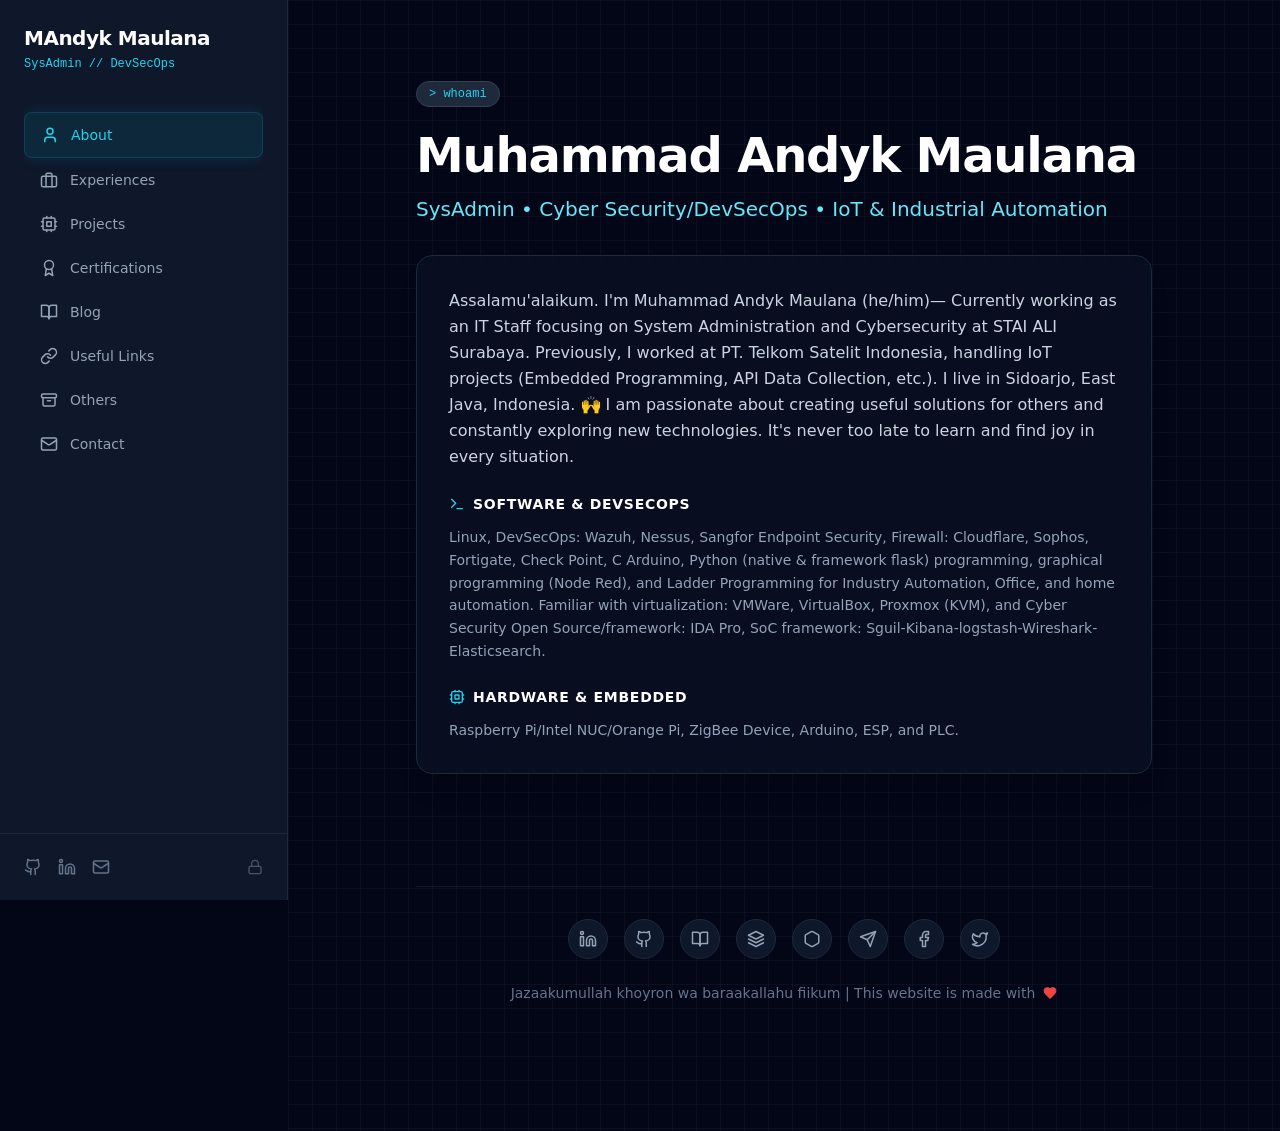
==== commit aa2314d8: "Go Update DB links muhammadandykmaulana/muhammadandykmaulana.github.io-dev@bd676877c1d4a837d420ba935" ====
--- a/index.html
+++ b/index.html
@@ -18,16 +18,18 @@
     <meta property="og:title" content="Andyk Maulana | SysAdmin & DevSecOps" />
     <meta property="og:description" content="Portfolio of Muhammad Andyk Maulana - IT System Administrator & Cyber Security Enthusiast." />
     <!-- Placeholder banner untuk sosial media (Gambar setup Terminal/Code) -->
-    <meta property="og:image" content="https://images.unsplash.com/photo-1526374965328-7f61d4dc18c5?auto=format&fit=crop&q=80&w=1200" />
+    <meta property="og:image" content="https://www.svgrepo.com/show/353478/bash-icon.svg" />
 
     <!-- TWITTER -->
     <meta property="twitter:card" content="summary_large_image" />
     <meta property="twitter:url" content="https://muhammadandykmaulana.github.io/" />
     <meta property="twitter:title" content="M Andyk M | SysAdmin & DevSecOps" />
     <meta property="twitter:description" content="Portfolio of Muhammad Andyk Maulana - IT System Administrator & Cyber Security Enthusiast." />
-    <meta property="twitter:image" content="https://images.unsplash.com/photo-1526374965328-7f61d4dc18c5?auto=format&fit=crop&q=80&w=1200" />
-    <script type="module" crossorigin src="/assets/index-40bad64a.js"></script>
-    <link rel="stylesheet" href="/assets/index-43104cfe.css">
+    <meta property="twitter:image" content="https://www.svgrepo.com/show/353478/bash-icon.svg" />
+    <script type="module" crossorigin src="/assets/index-e9d86236.js"></script>
+    <link rel="modulepreload" crossorigin href="/assets/vendor-64b37eba.js">
+    <link rel="modulepreload" crossorigin href="/assets/supabase-libs-e1669bb4.js">
+    <link rel="stylesheet" href="/assets/index-9ea9991a.css">
   </head>
   <body class="bg-slate-950"> <!-- Tambahan class bg-slate-950 agar tidak putih saat loading awal -->
     <div id="root"></div>
--- a/assets/index-9ea9991a.css
+++ b/assets/index-9ea9991a.css
@@ -0,0 +1 @@
+*,:before,:after{--tw-border-spacing-x: 0;--tw-border-spacing-y: 0;--tw-translate-x: 0;--tw-translate-y: 0;--tw-rotate: 0;--tw-skew-x: 0;--tw-skew-y: 0;--tw-scale-x: 1;--tw-scale-y: 1;--tw-pan-x: ;--tw-pan-y: ;--tw-pinch-zoom: ;--tw-scroll-snap-strictness: proximity;--tw-gradient-from-position: ;--tw-gradient-via-position: ;--tw-gradient-to-position: ;--tw-ordinal: ;--tw-slashed-zero: ;--tw-numeric-figure: ;--tw-numeric-spacing: ;--tw-numeric-fraction: ;--tw-ring-inset: ;--tw-ring-offset-width: 0px;--tw-ring-offset-color: #fff;--tw-ring-color: rgb(59 130 246 / .5);--tw-ring-offset-shadow: 0 0 #0000;--tw-ring-shadow: 0 0 #0000;--tw-shadow: 0 0 #0000;--tw-shadow-colored: 0 0 #0000;--tw-blur: ;--tw-brightness: ;--tw-contrast: ;--tw-grayscale: ;--tw-hue-rotate: ;--tw-invert: ;--tw-saturate: ;--tw-sepia: ;--tw-drop-shadow: ;--tw-backdrop-blur: ;--tw-backdrop-brightness: ;--tw-backdrop-contrast: ;--tw-backdrop-grayscale: ;--tw-backdrop-hue-rotate: ;--tw-backdrop-invert: ;--tw-backdrop-opacity: ;--tw-backdrop-saturate: ;--tw-backdrop-sepia: ;--tw-contain-size: ;--tw-contain-layout: ;--tw-contain-paint: ;--tw-contain-style: }::backdrop{--tw-border-spacing-x: 0;--tw-border-spacing-y: 0;--tw-translate-x: 0;--tw-translate-y: 0;--tw-rotate: 0;--tw-skew-x: 0;--tw-skew-y: 0;--tw-scale-x: 1;--tw-scale-y: 1;--tw-pan-x: ;--tw-pan-y: ;--tw-pinch-zoom: ;--tw-scroll-snap-strictness: proximity;--tw-gradient-from-position: ;--tw-gradient-via-position: ;--tw-gradient-to-position: ;--tw-ordinal: ;--tw-slashed-zero: ;--tw-numeric-figure: ;--tw-numeric-spacing: ;--tw-numeric-fraction: ;--tw-ring-inset: ;--tw-ring-offset-width: 0px;--tw-ring-offset-color: #fff;--tw-ring-color: rgb(59 130 246 / .5);--tw-ring-offset-shadow: 0 0 #0000;--tw-ring-shadow: 0 0 #0000;--tw-shadow: 0 0 #0000;--tw-shadow-colored: 0 0 #0000;--tw-blur: ;--tw-brightness: ;--tw-contrast: ;--tw-grayscale: ;--tw-hue-rotate: ;--tw-invert: ;--tw-saturate: ;--tw-sepia: ;--tw-drop-shadow: ;--tw-backdrop-blur: ;--tw-backdrop-brightness: ;--tw-backdrop-contrast: ;--tw-backdrop-grayscale: ;--tw-backdrop-hue-rotate: ;--tw-backdrop-invert: ;--tw-backdrop-opacity: ;--tw-backdrop-saturate: ;--tw-backdrop-sepia: ;--tw-contain-size: ;--tw-contain-layout: ;--tw-contain-paint: ;--tw-contain-style: }*,:before,:after{box-sizing:border-box;border-width:0;border-style:solid;border-color:#e5e7eb}:before,:after{--tw-content: ""}html,:host{line-height:1.5;-webkit-text-size-adjust:100%;-moz-tab-size:4;-o-tab-size:4;tab-size:4;font-family:ui-sans-serif,system-ui,sans-serif,"Apple Color Emoji","Segoe UI Emoji",Segoe UI Symbol,"Noto Color Emoji";font-feature-settings:normal;font-variation-settings:normal;-webkit-tap-highlight-color:transparent}body{margin:0;line-height:inherit}hr{height:0;color:inherit;border-top-width:1px}abbr:where([title]){-webkit-text-decoration:underline dotted;text-decoration:underline dotted}h1,h2,h3,h4,h5,h6{font-size:inherit;font-weight:inherit}a{color:inherit;text-decoration:inherit}b,strong{font-weight:bolder}code,kbd,samp,pre{font-family:ui-monospace,SFMono-Regular,Menlo,Monaco,Consolas,Liberation Mono,Courier New,monospace;font-feature-settings:normal;font-variation-settings:normal;font-size:1em}small{font-size:80%}sub,sup{font-size:75%;line-height:0;position:relative;vertical-align:baseline}sub{bottom:-.25em}sup{top:-.5em}table{text-indent:0;border-color:inherit;border-collapse:collapse}button,input,optgroup,select,textarea{font-family:inherit;font-feature-settings:inherit;font-variation-settings:inherit;font-size:100%;font-weight:inherit;line-height:inherit;letter-spacing:inherit;color:inherit;margin:0;padding:0}button,select{text-transform:none}button,input:where([type=button]),input:where([type=reset]),input:where([type=submit]){-webkit-appearance:button;background-color:transparent;background-image:none}:-moz-focusring{outline:auto}:-moz-ui-invalid{box-shadow:none}progress{vertical-align:baseline}::-webkit-inner-spin-button,::-webkit-outer-spin-button{height:auto}[type=search]{-webkit-appearance:textfield;outline-offset:-2px}::-webkit-search-decoration{-webkit-appearance:none}::-webkit-file-upload-button{-webkit-appearance:button;font:inherit}summary{display:list-item}blockquote,dl,dd,h1,h2,h3,h4,h5,h6,hr,figure,p,pre{margin:0}fieldset{margin:0;padding:0}legend{padding:0}ol,ul,menu{list-style:none;margin:0;padding:0}dialog{padding:0}textarea{resize:vertical}input::-moz-placeholder,textarea::-moz-placeholder{opacity:1;color:#9ca3af}input::placeholder,textarea::placeholder{opacity:1;color:#9ca3af}button,[role=button]{cursor:pointer}:disabled{cursor:default}img,svg,video,canvas,audio,iframe,embed,object{display:block;vertical-align:middle}img,video{max-width:100%;height:auto}[hidden]:where(:not([hidden=until-found])){display:none}.pointer-events-none{pointer-events:none}.fixed{position:fixed}.absolute{position:absolute}.relative{position:relative}.sticky{position:sticky}.inset-0{top:0;right:0;bottom:0;left:0}.-left-\[13px\]{left:-13px}.bottom-6{bottom:1.5rem}.left-0{left:0}.right-0{right:0}.right-16{right:4rem}.right-4{right:1rem}.right-6{right:1.5rem}.top-0{top:0}.top-4{top:1rem}.-z-10{z-index:-10}.z-10{z-index:10}.z-50{z-index:50}.z-\[100\]{z-index:100}.col-span-1{grid-column:span 1 / span 1}.col-span-2{grid-column:span 2 / span 2}.m-auto{margin:auto}.mx-auto{margin-left:auto;margin-right:auto}.my-4{margin-top:1rem;margin-bottom:1rem}.mb-1{margin-bottom:.25rem}.mb-12{margin-bottom:3rem}.mb-2{margin-bottom:.5rem}.mb-3{margin-bottom:.75rem}.mb-4{margin-bottom:1rem}.mb-6{margin-bottom:1.5rem}.mb-8{margin-bottom:2rem}.ml-2{margin-left:.5rem}.ml-auto{margin-left:auto}.mr-2{margin-right:.5rem}.mt-1{margin-top:.25rem}.mt-2{margin-top:.5rem}.mt-20{margin-top:5rem}.mt-4{margin-top:1rem}.mt-6{margin-top:1.5rem}.mt-auto{margin-top:auto}.line-clamp-1{overflow:hidden;display:-webkit-box;-webkit-box-orient:vertical;-webkit-line-clamp:1}.line-clamp-2{overflow:hidden;display:-webkit-box;-webkit-box-orient:vertical;-webkit-line-clamp:2}.block{display:block}.inline-block{display:inline-block}.flex{display:flex}.inline-flex{display:inline-flex}.table{display:table}.grid{display:grid}.hidden{display:none}.h-10{height:2.5rem}.h-12{height:3rem}.h-2{height:.5rem}.h-3{height:.75rem}.h-4{height:1rem}.h-6{height:1.5rem}.h-64{height:16rem}.h-\[310px\]{height:310px}.max-h-\[60vh\]{max-height:60vh}.max-h-full{max-height:100%}.min-h-screen{min-height:100vh}.w-10{width:2.5rem}.w-12{width:3rem}.w-2{width:.5rem}.w-3{width:.75rem}.w-4{width:1rem}.w-6{width:1.5rem}.w-\[310px\]{width:310px}.w-\[calc\(100\%-4rem\)\]{width:calc(100% - 4rem)}.w-full{width:100%}.min-w-\[70px\]{min-width:70px}.max-w-3xl{max-width:48rem}.max-w-4xl{max-width:56rem}.max-w-\[200px\]{max-width:200px}.max-w-full{max-width:100%}.max-w-md{max-width:28rem}.max-w-sm{max-width:24rem}.flex-1{flex:1 1 0%}.shrink-0{flex-shrink:0}.border-collapse{border-collapse:collapse}.cursor-pointer{cursor:pointer}.resize-none{resize:none}.snap-x{scroll-snap-type:x var(--tw-scroll-snap-strictness)}.snap-center{scroll-snap-align:center}.list-inside{list-style-position:inside}.list-decimal{list-style-type:decimal}.list-disc{list-style-type:disc}.grid-cols-1{grid-template-columns:repeat(1,minmax(0,1fr))}.grid-cols-2{grid-template-columns:repeat(2,minmax(0,1fr))}.flex-col{flex-direction:column}.flex-wrap{flex-wrap:wrap}.items-start{align-items:flex-start}.items-center{align-items:center}.justify-center{justify-content:center}.justify-between{justify-content:space-between}.gap-1{gap:.25rem}.gap-1\.5{gap:.375rem}.gap-2{gap:.5rem}.gap-3{gap:.75rem}.gap-4{gap:1rem}.gap-6{gap:1.5rem}.gap-x-8{-moz-column-gap:2rem;column-gap:2rem}.gap-y-10{row-gap:2.5rem}.space-y-1>:not([hidden])~:not([hidden]){--tw-space-y-reverse: 0;margin-top:calc(.25rem * calc(1 - var(--tw-space-y-reverse)));margin-bottom:calc(.25rem * var(--tw-space-y-reverse))}.space-y-12>:not([hidden])~:not([hidden]){--tw-space-y-reverse: 0;margin-top:calc(3rem * calc(1 - var(--tw-space-y-reverse)));margin-bottom:calc(3rem * var(--tw-space-y-reverse))}.space-y-16>:not([hidden])~:not([hidden]){--tw-space-y-reverse: 0;margin-top:calc(4rem * calc(1 - var(--tw-space-y-reverse)));margin-bottom:calc(4rem * var(--tw-space-y-reverse))}.space-y-2>:not([hidden])~:not([hidden]){--tw-space-y-reverse: 0;margin-top:calc(.5rem * calc(1 - var(--tw-space-y-reverse)));margin-bottom:calc(.5rem * var(--tw-space-y-reverse))}.space-y-3>:not([hidden])~:not([hidden]){--tw-space-y-reverse: 0;margin-top:calc(.75rem * calc(1 - var(--tw-space-y-reverse)));margin-bottom:calc(.75rem * var(--tw-space-y-reverse))}.space-y-4>:not([hidden])~:not([hidden]){--tw-space-y-reverse: 0;margin-top:calc(1rem * calc(1 - var(--tw-space-y-reverse)));margin-bottom:calc(1rem * var(--tw-space-y-reverse))}.space-y-5>:not([hidden])~:not([hidden]){--tw-space-y-reverse: 0;margin-top:calc(1.25rem * calc(1 - var(--tw-space-y-reverse)));margin-bottom:calc(1.25rem * var(--tw-space-y-reverse))}.space-y-6>:not([hidden])~:not([hidden]){--tw-space-y-reverse: 0;margin-top:calc(1.5rem * calc(1 - var(--tw-space-y-reverse)));margin-bottom:calc(1.5rem * var(--tw-space-y-reverse))}.space-y-8>:not([hidden])~:not([hidden]){--tw-space-y-reverse: 0;margin-top:calc(2rem * calc(1 - var(--tw-space-y-reverse)));margin-bottom:calc(2rem * var(--tw-space-y-reverse))}.overflow-hidden{overflow:hidden}.overflow-x-auto{overflow-x:auto}.overflow-y-auto{overflow-y:auto}.scroll-smooth{scroll-behavior:smooth}.truncate{overflow:hidden;text-overflow:ellipsis;white-space:nowrap}.whitespace-nowrap{white-space:nowrap}.break-all{word-break:break-all}.rounded{border-radius:.25rem}.rounded-2xl{border-radius:1rem}.rounded-full{border-radius:9999px}.rounded-lg{border-radius:.5rem}.rounded-xl{border-radius:.75rem}.rounded-bl-lg{border-bottom-left-radius:.5rem}.rounded-tl-lg{border-top-left-radius:.5rem}.rounded-tr-lg{border-top-right-radius:.5rem}.border{border-width:1px}.border-2{border-width:2px}.border-b{border-bottom-width:1px}.border-b-2{border-bottom-width:2px}.border-l-2{border-left-width:2px}.border-l-4{border-left-width:4px}.border-t{border-top-width:1px}.border-dashed{border-style:dashed}.border-blue-200{--tw-border-opacity: 1;border-color:rgb(191 219 254 / var(--tw-border-opacity, 1))}.border-cyan-500{--tw-border-opacity: 1;border-color:rgb(6 182 212 / var(--tw-border-opacity, 1))}.border-cyan-500\/20{border-color:#06b6d433}.border-cyan-800\/50{border-color:#155e7580}.border-green-200{--tw-border-opacity: 1;border-color:rgb(187 247 208 / var(--tw-border-opacity, 1))}.border-green-500\/20{border-color:#22c55e33}.border-indigo-100{--tw-border-opacity: 1;border-color:rgb(224 231 255 / var(--tw-border-opacity, 1))}.border-purple-200{--tw-border-opacity: 1;border-color:rgb(233 213 255 / var(--tw-border-opacity, 1))}.border-red-500\/20{border-color:#ef444433}.border-slate-200{--tw-border-opacity: 1;border-color:rgb(226 232 240 / var(--tw-border-opacity, 1))}.border-slate-600{--tw-border-opacity: 1;border-color:rgb(71 85 105 / var(--tw-border-opacity, 1))}.border-slate-700{--tw-border-opacity: 1;border-color:rgb(51 65 85 / var(--tw-border-opacity, 1))}.border-slate-800{--tw-border-opacity: 1;border-color:rgb(30 41 59 / var(--tw-border-opacity, 1))}.border-slate-800\/50{border-color:#1e293b80}.border-transparent{border-color:transparent}.border-yellow-400{--tw-border-opacity: 1;border-color:rgb(250 204 21 / var(--tw-border-opacity, 1))}.bg-\[\#0088cc\]{--tw-bg-opacity: 1;background-color:rgb(0 136 204 / var(--tw-bg-opacity, 1))}.bg-\[\#0A66C2\]{--tw-bg-opacity: 1;background-color:rgb(10 102 194 / var(--tw-bg-opacity, 1))}.bg-\[\#1877F2\]{--tw-bg-opacity: 1;background-color:rgb(24 119 242 / var(--tw-bg-opacity, 1))}.bg-\[\#25D366\]{--tw-bg-opacity: 1;background-color:rgb(37 211 102 / var(--tw-bg-opacity, 1))}.bg-black{--tw-bg-opacity: 1;background-color:rgb(0 0 0 / var(--tw-bg-opacity, 1))}.bg-blue-100{--tw-bg-opacity: 1;background-color:rgb(219 234 254 / var(--tw-bg-opacity, 1))}.bg-cyan-500{--tw-bg-opacity: 1;background-color:rgb(6 182 212 / var(--tw-bg-opacity, 1))}.bg-cyan-500\/10{background-color:#06b6d41a}.bg-cyan-600{--tw-bg-opacity: 1;background-color:rgb(8 145 178 / var(--tw-bg-opacity, 1))}.bg-green-100{--tw-bg-opacity: 1;background-color:rgb(220 252 231 / var(--tw-bg-opacity, 1))}.bg-green-500{--tw-bg-opacity: 1;background-color:rgb(34 197 94 / var(--tw-bg-opacity, 1))}.bg-green-500\/10{background-color:#22c55e1a}.bg-indigo-50{--tw-bg-opacity: 1;background-color:rgb(238 242 255 / var(--tw-bg-opacity, 1))}.bg-indigo-600{--tw-bg-opacity: 1;background-color:rgb(79 70 229 / var(--tw-bg-opacity, 1))}.bg-purple-100{--tw-bg-opacity: 1;background-color:rgb(243 232 255 / var(--tw-bg-opacity, 1))}.bg-red-500{--tw-bg-opacity: 1;background-color:rgb(239 68 68 / var(--tw-bg-opacity, 1))}.bg-red-500\/10{background-color:#ef44441a}.bg-slate-800{--tw-bg-opacity: 1;background-color:rgb(30 41 59 / var(--tw-bg-opacity, 1))}.bg-slate-800\/50{background-color:#1e293b80}.bg-slate-900{--tw-bg-opacity: 1;background-color:rgb(15 23 42 / var(--tw-bg-opacity, 1))}.bg-slate-900\/50{background-color:#0f172a80}.bg-slate-950{--tw-bg-opacity: 1;background-color:rgb(2 6 23 / var(--tw-bg-opacity, 1))}.bg-slate-950\/80{background-color:#020617cc}.bg-white{--tw-bg-opacity: 1;background-color:rgb(255 255 255 / var(--tw-bg-opacity, 1))}.bg-yellow-50{--tw-bg-opacity: 1;background-color:rgb(254 252 232 / var(--tw-bg-opacity, 1))}.bg-yellow-500{--tw-bg-opacity: 1;background-color:rgb(234 179 8 / var(--tw-bg-opacity, 1))}.bg-\[linear-gradient\(to_right\,\#80808012_1px\,transparent_1px\)\,linear-gradient\(to_bottom\,\#80808012_1px\,transparent_1px\)\]{background-image:linear-gradient(to right,#80808012 1px,transparent 1px),linear-gradient(to bottom,#80808012 1px,transparent 1px)}.bg-gradient-to-br{background-image:linear-gradient(to bottom right,var(--tw-gradient-stops))}.bg-gradient-to-r{background-image:linear-gradient(to right,var(--tw-gradient-stops))}.from-cyan-900\/40{--tw-gradient-from: rgb(22 78 99 / .4) var(--tw-gradient-from-position);--tw-gradient-to: rgb(22 78 99 / 0) var(--tw-gradient-to-position);--tw-gradient-stops: var(--tw-gradient-from), var(--tw-gradient-to)}.from-indigo-600{--tw-gradient-from: #4f46e5 var(--tw-gradient-from-position);--tw-gradient-to: rgb(79 70 229 / 0) var(--tw-gradient-to-position);--tw-gradient-stops: var(--tw-gradient-from), var(--tw-gradient-to)}.to-blue-900\/40{--tw-gradient-to: rgb(30 58 138 / .4) var(--tw-gradient-to-position)}.to-purple-600{--tw-gradient-to: #9333ea var(--tw-gradient-to-position)}.bg-\[size\:24px_24px\]{background-size:24px 24px}.bg-clip-text{-webkit-background-clip:text;background-clip:text}.fill-red-500{fill:#ef4444}.object-contain{-o-object-fit:contain;object-fit:contain}.p-1{padding:.25rem}.p-2{padding:.5rem}.p-3{padding:.75rem}.p-4{padding:1rem}.p-6{padding:1.5rem}.p-8{padding:2rem}.px-2{padding-left:.5rem;padding-right:.5rem}.px-2\.5{padding-left:.625rem;padding-right:.625rem}.px-3{padding-left:.75rem;padding-right:.75rem}.px-4{padding-left:1rem;padding-right:1rem}.px-5{padding-left:1.25rem;padding-right:1.25rem}.px-6{padding-left:1.5rem;padding-right:1.5rem}.py-1{padding-top:.25rem;padding-bottom:.25rem}.py-1\.5{padding-top:.375rem;padding-bottom:.375rem}.py-12{padding-top:3rem;padding-bottom:3rem}.py-2{padding-top:.5rem;padding-bottom:.5rem}.py-2\.5{padding-top:.625rem;padding-bottom:.625rem}.py-3{padding-top:.75rem;padding-bottom:.75rem}.py-6{padding-top:1.5rem;padding-bottom:1.5rem}.py-8{padding-top:2rem;padding-bottom:2rem}.pb-10{padding-bottom:2.5rem}.pb-12{padding-bottom:3rem}.pb-2{padding-bottom:.5rem}.pb-3{padding-bottom:.75rem}.pb-4{padding-bottom:1rem}.pb-px{padding-bottom:1px}.pl-4{padding-left:1rem}.pl-8{padding-left:2rem}.pt-10{padding-top:2.5rem}.pt-12{padding-top:3rem}.pt-2{padding-top:.5rem}.pt-4{padding-top:1rem}.pt-6{padding-top:1.5rem}.pt-8{padding-top:2rem}.text-left{text-align:left}.text-center{text-align:center}.text-right{text-align:right}.text-justify{text-align:justify}.font-mono{font-family:ui-monospace,SFMono-Regular,Menlo,Monaco,Consolas,Liberation Mono,Courier New,monospace}.font-sans{font-family:ui-sans-serif,system-ui,sans-serif,"Apple Color Emoji","Segoe UI Emoji",Segoe UI Symbol,"Noto Color Emoji"}.text-2xl{font-size:1.5rem;line-height:2rem}.text-3xl{font-size:1.875rem;line-height:2.25rem}.text-4xl{font-size:2.25rem;line-height:2.5rem}.text-lg{font-size:1.125rem;line-height:1.75rem}.text-sm{font-size:.875rem;line-height:1.25rem}.text-xl{font-size:1.25rem;line-height:1.75rem}.text-xs{font-size:.75rem;line-height:1rem}.font-bold{font-weight:700}.font-extrabold{font-weight:800}.font-medium{font-weight:500}.font-semibold{font-weight:600}.uppercase{text-transform:uppercase}.italic{font-style:italic}.leading-relaxed{line-height:1.625}.leading-tight{line-height:1.25}.tracking-tight{letter-spacing:-.025em}.tracking-wide{letter-spacing:.025em}.tracking-wider{letter-spacing:.05em}.text-blue-700{--tw-text-opacity: 1;color:rgb(29 78 216 / var(--tw-text-opacity, 1))}.text-cyan-300{--tw-text-opacity: 1;color:rgb(103 232 249 / var(--tw-text-opacity, 1))}.text-cyan-400{--tw-text-opacity: 1;color:rgb(34 211 238 / var(--tw-text-opacity, 1))}.text-cyan-500{--tw-text-opacity: 1;color:rgb(6 182 212 / var(--tw-text-opacity, 1))}.text-green-400{--tw-text-opacity: 1;color:rgb(74 222 128 / var(--tw-text-opacity, 1))}.text-green-700{--tw-text-opacity: 1;color:rgb(21 128 61 / var(--tw-text-opacity, 1))}.text-indigo-700{--tw-text-opacity: 1;color:rgb(67 56 202 / var(--tw-text-opacity, 1))}.text-purple-700{--tw-text-opacity: 1;color:rgb(126 34 206 / var(--tw-text-opacity, 1))}.text-red-400{--tw-text-opacity: 1;color:rgb(248 113 113 / var(--tw-text-opacity, 1))}.text-red-500{--tw-text-opacity: 1;color:rgb(239 68 68 / var(--tw-text-opacity, 1))}.text-slate-200{--tw-text-opacity: 1;color:rgb(226 232 240 / var(--tw-text-opacity, 1))}.text-slate-300{--tw-text-opacity: 1;color:rgb(203 213 225 / var(--tw-text-opacity, 1))}.text-slate-400{--tw-text-opacity: 1;color:rgb(148 163 184 / var(--tw-text-opacity, 1))}.text-slate-500{--tw-text-opacity: 1;color:rgb(100 116 139 / var(--tw-text-opacity, 1))}.text-slate-600{--tw-text-opacity: 1;color:rgb(71 85 105 / var(--tw-text-opacity, 1))}.text-slate-800{--tw-text-opacity: 1;color:rgb(30 41 59 / var(--tw-text-opacity, 1))}.text-slate-900{--tw-text-opacity: 1;color:rgb(15 23 42 / var(--tw-text-opacity, 1))}.text-slate-950{--tw-text-opacity: 1;color:rgb(2 6 23 / var(--tw-text-opacity, 1))}.text-transparent{color:transparent}.text-white{--tw-text-opacity: 1;color:rgb(255 255 255 / var(--tw-text-opacity, 1))}.text-yellow-800{--tw-text-opacity: 1;color:rgb(133 77 14 / var(--tw-text-opacity, 1))}.underline{text-decoration-line:underline}.opacity-0{opacity:0}.opacity-20{opacity:.2}.opacity-80{opacity:.8}.shadow-2xl{--tw-shadow: 0 25px 50px -12px rgb(0 0 0 / .25);--tw-shadow-colored: 0 25px 50px -12px var(--tw-shadow-color);box-shadow:var(--tw-ring-offset-shadow, 0 0 #0000),var(--tw-ring-shadow, 0 0 #0000),var(--tw-shadow)}.shadow-\[0_0_15px_rgba\(6\,182\,212\,0\.15\)\]{--tw-shadow: 0 0 15px rgba(6,182,212,.15);--tw-shadow-colored: 0 0 15px var(--tw-shadow-color);box-shadow:var(--tw-ring-offset-shadow, 0 0 #0000),var(--tw-ring-shadow, 0 0 #0000),var(--tw-shadow)}.shadow-\[0_0_20px_rgba\(6\,182\,212\,0\.4\)\]{--tw-shadow: 0 0 20px rgba(6,182,212,.4);--tw-shadow-colored: 0 0 20px var(--tw-shadow-color);box-shadow:var(--tw-ring-offset-shadow, 0 0 #0000),var(--tw-ring-shadow, 0 0 #0000),var(--tw-shadow)}.shadow-inner{--tw-shadow: inset 0 2px 4px 0 rgb(0 0 0 / .05);--tw-shadow-colored: inset 0 2px 4px 0 var(--tw-shadow-color);box-shadow:var(--tw-ring-offset-shadow, 0 0 #0000),var(--tw-ring-shadow, 0 0 #0000),var(--tw-shadow)}.shadow-lg{--tw-shadow: 0 10px 15px -3px rgb(0 0 0 / .1), 0 4px 6px -4px rgb(0 0 0 / .1);--tw-shadow-colored: 0 10px 15px -3px var(--tw-shadow-color), 0 4px 6px -4px var(--tw-shadow-color);box-shadow:var(--tw-ring-offset-shadow, 0 0 #0000),var(--tw-ring-shadow, 0 0 #0000),var(--tw-shadow)}.shadow-sm{--tw-shadow: 0 1px 2px 0 rgb(0 0 0 / .05);--tw-shadow-colored: 0 1px 2px 0 var(--tw-shadow-color);box-shadow:var(--tw-ring-offset-shadow, 0 0 #0000),var(--tw-ring-shadow, 0 0 #0000),var(--tw-shadow)}.shadow-xl{--tw-shadow: 0 20px 25px -5px rgb(0 0 0 / .1), 0 8px 10px -6px rgb(0 0 0 / .1);--tw-shadow-colored: 0 20px 25px -5px var(--tw-shadow-color), 0 8px 10px -6px var(--tw-shadow-color);box-shadow:var(--tw-ring-offset-shadow, 0 0 #0000),var(--tw-ring-shadow, 0 0 #0000),var(--tw-shadow)}.outline-none{outline:2px solid transparent;outline-offset:2px}.blur-\[100px\]{--tw-blur: blur(100px);filter:var(--tw-blur) var(--tw-brightness) var(--tw-contrast) var(--tw-grayscale) var(--tw-hue-rotate) var(--tw-invert) var(--tw-saturate) var(--tw-sepia) var(--tw-drop-shadow)}.filter{filter:var(--tw-blur) var(--tw-brightness) var(--tw-contrast) var(--tw-grayscale) var(--tw-hue-rotate) var(--tw-invert) var(--tw-saturate) var(--tw-sepia) var(--tw-drop-shadow)}.backdrop-blur{--tw-backdrop-blur: blur(8px);-webkit-backdrop-filter:var(--tw-backdrop-blur) var(--tw-backdrop-brightness) var(--tw-backdrop-contrast) var(--tw-backdrop-grayscale) var(--tw-backdrop-hue-rotate) var(--tw-backdrop-invert) var(--tw-backdrop-opacity) var(--tw-backdrop-saturate) var(--tw-backdrop-sepia);backdrop-filter:var(--tw-backdrop-blur) var(--tw-backdrop-brightness) var(--tw-backdrop-contrast) var(--tw-backdrop-grayscale) var(--tw-backdrop-hue-rotate) var(--tw-backdrop-invert) var(--tw-backdrop-opacity) var(--tw-backdrop-saturate) var(--tw-backdrop-sepia)}.backdrop-blur-md{--tw-backdrop-blur: blur(12px);-webkit-backdrop-filter:var(--tw-backdrop-blur) var(--tw-backdrop-brightness) var(--tw-backdrop-contrast) var(--tw-backdrop-grayscale) var(--tw-backdrop-hue-rotate) var(--tw-backdrop-invert) var(--tw-backdrop-opacity) var(--tw-backdrop-saturate) var(--tw-backdrop-sepia);backdrop-filter:var(--tw-backdrop-blur) var(--tw-backdrop-brightness) var(--tw-backdrop-contrast) var(--tw-backdrop-grayscale) var(--tw-backdrop-hue-rotate) var(--tw-backdrop-invert) var(--tw-backdrop-opacity) var(--tw-backdrop-saturate) var(--tw-backdrop-sepia)}.backdrop-blur-sm{--tw-backdrop-blur: blur(4px);-webkit-backdrop-filter:var(--tw-backdrop-blur) var(--tw-backdrop-brightness) var(--tw-backdrop-contrast) var(--tw-backdrop-grayscale) var(--tw-backdrop-hue-rotate) var(--tw-backdrop-invert) var(--tw-backdrop-opacity) var(--tw-backdrop-saturate) var(--tw-backdrop-sepia);backdrop-filter:var(--tw-backdrop-blur) var(--tw-backdrop-brightness) var(--tw-backdrop-contrast) var(--tw-backdrop-grayscale) var(--tw-backdrop-hue-rotate) var(--tw-backdrop-invert) var(--tw-backdrop-opacity) var(--tw-backdrop-saturate) var(--tw-backdrop-sepia)}.transition-all{transition-property:all;transition-timing-function:cubic-bezier(.4,0,.2,1);transition-duration:.15s}.transition-colors{transition-property:color,background-color,border-color,text-decoration-color,fill,stroke;transition-timing-function:cubic-bezier(.4,0,.2,1);transition-duration:.15s}.transition-opacity{transition-property:opacity;transition-timing-function:cubic-bezier(.4,0,.2,1);transition-duration:.15s}.transition-transform{transition-property:transform;transition-timing-function:cubic-bezier(.4,0,.2,1);transition-duration:.15s}.duration-200{transition-duration:.2s}.duration-500{transition-duration:.5s}.before\:absolute:before{content:var(--tw-content);position:absolute}.before\:inset-0:before{content:var(--tw-content);top:0;right:0;bottom:0;left:0}.before\:ml-5:before{content:var(--tw-content);margin-left:1.25rem}.before\:h-full:before{content:var(--tw-content);height:100%}.before\:w-0\.5:before{content:var(--tw-content);width:.125rem}.before\:-translate-x-px:before{content:var(--tw-content);--tw-translate-x: -1px;transform:translate(var(--tw-translate-x),var(--tw-translate-y)) rotate(var(--tw-rotate)) skew(var(--tw-skew-x)) skewY(var(--tw-skew-y)) scaleX(var(--tw-scale-x)) scaleY(var(--tw-scale-y))}.before\:bg-gradient-to-b:before{content:var(--tw-content);background-image:linear-gradient(to bottom,var(--tw-gradient-stops))}.before\:from-transparent:before{content:var(--tw-content);--tw-gradient-from: transparent var(--tw-gradient-from-position);--tw-gradient-to: rgb(0 0 0 / 0) var(--tw-gradient-to-position);--tw-gradient-stops: var(--tw-gradient-from), var(--tw-gradient-to)}.before\:via-slate-700:before{content:var(--tw-content);--tw-gradient-to: rgb(51 65 85 / 0) var(--tw-gradient-to-position);--tw-gradient-stops: var(--tw-gradient-from), #334155 var(--tw-gradient-via-position), var(--tw-gradient-to)}.before\:to-transparent:before{content:var(--tw-content);--tw-gradient-to: transparent var(--tw-gradient-to-position)}.hover\:scale-105:hover{--tw-scale-x: 1.05;--tw-scale-y: 1.05;transform:translate(var(--tw-translate-x),var(--tw-translate-y)) rotate(var(--tw-rotate)) skew(var(--tw-skew-x)) skewY(var(--tw-skew-y)) scaleX(var(--tw-scale-x)) scaleY(var(--tw-scale-y))}.hover\:border-cyan-400\/50:hover{border-color:#22d3ee80}.hover\:border-cyan-500:hover{--tw-border-opacity: 1;border-color:rgb(6 182 212 / var(--tw-border-opacity, 1))}.hover\:border-cyan-500\/30:hover{border-color:#06b6d44d}.hover\:border-cyan-500\/50:hover{border-color:#06b6d480}.hover\:border-slate-500:hover{--tw-border-opacity: 1;border-color:rgb(100 116 139 / var(--tw-border-opacity, 1))}.hover\:bg-cyan-500:hover{--tw-bg-opacity: 1;background-color:rgb(6 182 212 / var(--tw-bg-opacity, 1))}.hover\:bg-green-500\/20:hover{background-color:#22c55e33}.hover\:bg-red-500\/10:hover{background-color:#ef44441a}.hover\:bg-slate-700:hover{--tw-bg-opacity: 1;background-color:rgb(51 65 85 / var(--tw-bg-opacity, 1))}.hover\:bg-slate-800:hover{--tw-bg-opacity: 1;background-color:rgb(30 41 59 / var(--tw-bg-opacity, 1))}.hover\:bg-slate-800\/50:hover{background-color:#1e293b80}.hover\:bg-slate-800\/80:hover{background-color:#1e293bcc}.hover\:text-cyan-300:hover{--tw-text-opacity: 1;color:rgb(103 232 249 / var(--tw-text-opacity, 1))}.hover\:text-cyan-400:hover{--tw-text-opacity: 1;color:rgb(34 211 238 / var(--tw-text-opacity, 1))}.hover\:text-indigo-400:hover{--tw-text-opacity: 1;color:rgb(129 140 248 / var(--tw-text-opacity, 1))}.hover\:text-red-400:hover{--tw-text-opacity: 1;color:rgb(248 113 113 / var(--tw-text-opacity, 1))}.hover\:text-slate-200:hover{--tw-text-opacity: 1;color:rgb(226 232 240 / var(--tw-text-opacity, 1))}.hover\:text-slate-300:hover{--tw-text-opacity: 1;color:rgb(203 213 225 / var(--tw-text-opacity, 1))}.hover\:text-white:hover{--tw-text-opacity: 1;color:rgb(255 255 255 / var(--tw-text-opacity, 1))}.hover\:opacity-100:hover{opacity:1}.focus\:border-cyan-500:focus{--tw-border-opacity: 1;border-color:rgb(6 182 212 / var(--tw-border-opacity, 1))}.focus\:outline-none:focus{outline:2px solid transparent;outline-offset:2px}.focus\:ring-cyan-500:focus{--tw-ring-opacity: 1;--tw-ring-color: rgb(6 182 212 / var(--tw-ring-opacity, 1))}.disabled\:bg-slate-700:disabled{--tw-bg-opacity: 1;background-color:rgb(51 65 85 / var(--tw-bg-opacity, 1))}.group:hover .group-hover\:scale-110{--tw-scale-x: 1.1;--tw-scale-y: 1.1;transform:translate(var(--tw-translate-x),var(--tw-translate-y)) rotate(var(--tw-rotate)) skew(var(--tw-skew-x)) skewY(var(--tw-skew-y)) scaleX(var(--tw-scale-x)) scaleY(var(--tw-scale-y))}.group:hover .group-hover\:text-cyan-300{--tw-text-opacity: 1;color:rgb(103 232 249 / var(--tw-text-opacity, 1))}.group:hover .group-hover\:text-cyan-400{--tw-text-opacity: 1;color:rgb(34 211 238 / var(--tw-text-opacity, 1))}.group:hover .group-hover\:text-slate-300{--tw-text-opacity: 1;color:rgb(203 213 225 / var(--tw-text-opacity, 1))}.group:hover .group-hover\:opacity-100{opacity:1}@media (min-width: 640px){.sm\:px-6{padding-left:1.5rem;padding-right:1.5rem}.sm\:text-4xl{font-size:2.25rem;line-height:2.5rem}}@media (min-width: 768px){.md\:right-4{right:1rem}.md\:mb-8{margin-bottom:2rem}.md\:mt-0{margin-top:0}.md\:block{display:block}.md\:flex{display:flex}.md\:hidden{display:none}.md\:h-screen{height:100vh}.md\:max-h-none{max-height:none}.md\:w-72{width:18rem}.md\:w-\[calc\(50\%-2\.5rem\)\]{width:calc(50% - 2.5rem)}.md\:w-auto{width:auto}.md\:grid-cols-2{grid-template-columns:repeat(2,minmax(0,1fr))}.md\:grid-cols-3{grid-template-columns:repeat(3,minmax(0,1fr))}.md\:flex-row{flex-direction:row}.md\:justify-normal{justify-content:normal}.md\:border-b-0{border-bottom-width:0px}.md\:border-r{border-right-width:1px}.md\:p-10{padding:2.5rem}.md\:p-12{padding:3rem}.md\:p-8{padding:2rem}.md\:pt-0{padding-top:0}.md\:text-2xl{font-size:1.5rem;line-height:2rem}.md\:text-4xl{font-size:2.25rem;line-height:2.5rem}.md\:text-5xl{font-size:3rem;line-height:1}.md\:text-xl{font-size:1.25rem;line-height:1.75rem}.md\:before\:mx-auto:before{content:var(--tw-content);margin-left:auto;margin-right:auto}.md\:before\:translate-x-0:before{content:var(--tw-content);--tw-translate-x: 0px;transform:translate(var(--tw-translate-x),var(--tw-translate-y)) rotate(var(--tw-rotate)) skew(var(--tw-skew-x)) skewY(var(--tw-skew-y)) scaleX(var(--tw-scale-x)) scaleY(var(--tw-scale-y))}.md\:odd\:flex-row-reverse:nth-child(odd){flex-direction:row-reverse}}@media (min-width: 1024px){.lg\:grid-cols-2{grid-template-columns:repeat(2,minmax(0,1fr))}.lg\:p-20{padding:5rem}.lg\:px-8{padding-left:2rem;padding-right:2rem}.lg\:text-5xl{font-size:3rem;line-height:1}}
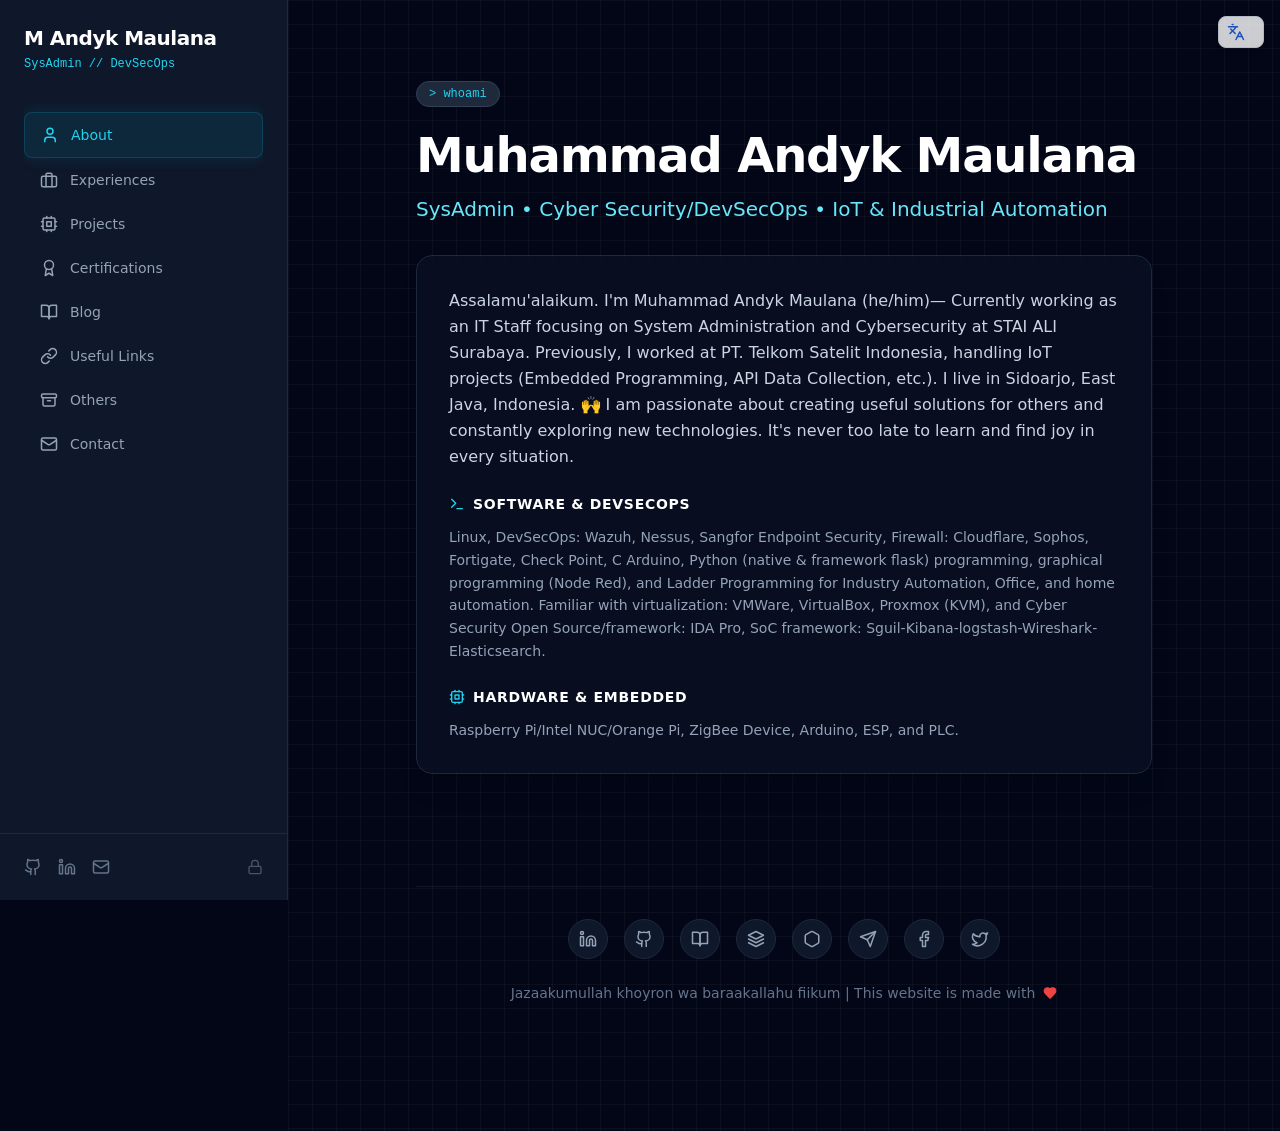
==== commit 46c2e0b4: "Go Try Fix Bug removechild muhammadandykmaulana/muhammadandykmaulana.github.io-dev@675398a188094d6ee" ====
--- a/index.html
+++ b/index.html
@@ -26,10 +26,10 @@
     <meta property="twitter:title" content="M Andyk M | SysAdmin & DevSecOps" />
     <meta property="twitter:description" content="Portfolio of Muhammad Andyk Maulana - IT System Administrator & Cyber Security Enthusiast." />
     <meta property="twitter:image" content="https://www.svgrepo.com/show/353478/bash-icon.svg" />
-    <script type="module" crossorigin src="/assets/index-e9d86236.js"></script>
-    <link rel="modulepreload" crossorigin href="/assets/vendor-64b37eba.js">
-    <link rel="modulepreload" crossorigin href="/assets/supabase-libs-e1669bb4.js">
-    <link rel="stylesheet" href="/assets/index-9ea9991a.css">
+    <script type="module" crossorigin src="/assets/index-4a107951.js"></script>
+    <link rel="modulepreload" crossorigin href="/assets/vendor-8e3498cb.js">
+    <link rel="modulepreload" crossorigin href="/assets/supabase-libs-a92b9623.js">
+    <link rel="stylesheet" href="/assets/index-8f851f0f.css">
   </head>
   <body class="bg-slate-950"> <!-- Tambahan class bg-slate-950 agar tidak putih saat loading awal -->
     <div id="root"></div>
--- a/assets/index-8f851f0f.css
+++ b/assets/index-8f851f0f.css
@@ -0,0 +1 @@
+*,:before,:after{--tw-border-spacing-x: 0;--tw-border-spacing-y: 0;--tw-translate-x: 0;--tw-translate-y: 0;--tw-rotate: 0;--tw-skew-x: 0;--tw-skew-y: 0;--tw-scale-x: 1;--tw-scale-y: 1;--tw-pan-x: ;--tw-pan-y: ;--tw-pinch-zoom: ;--tw-scroll-snap-strictness: proximity;--tw-gradient-from-position: ;--tw-gradient-via-position: ;--tw-gradient-to-position: ;--tw-ordinal: ;--tw-slashed-zero: ;--tw-numeric-figure: ;--tw-numeric-spacing: ;--tw-numeric-fraction: ;--tw-ring-inset: ;--tw-ring-offset-width: 0px;--tw-ring-offset-color: #fff;--tw-ring-color: rgb(59 130 246 / .5);--tw-ring-offset-shadow: 0 0 #0000;--tw-ring-shadow: 0 0 #0000;--tw-shadow: 0 0 #0000;--tw-shadow-colored: 0 0 #0000;--tw-blur: ;--tw-brightness: ;--tw-contrast: ;--tw-grayscale: ;--tw-hue-rotate: ;--tw-invert: ;--tw-saturate: ;--tw-sepia: ;--tw-drop-shadow: ;--tw-backdrop-blur: ;--tw-backdrop-brightness: ;--tw-backdrop-contrast: ;--tw-backdrop-grayscale: ;--tw-backdrop-hue-rotate: ;--tw-backdrop-invert: ;--tw-backdrop-opacity: ;--tw-backdrop-saturate: ;--tw-backdrop-sepia: ;--tw-contain-size: ;--tw-contain-layout: ;--tw-contain-paint: ;--tw-contain-style: }::backdrop{--tw-border-spacing-x: 0;--tw-border-spacing-y: 0;--tw-translate-x: 0;--tw-translate-y: 0;--tw-rotate: 0;--tw-skew-x: 0;--tw-skew-y: 0;--tw-scale-x: 1;--tw-scale-y: 1;--tw-pan-x: ;--tw-pan-y: ;--tw-pinch-zoom: ;--tw-scroll-snap-strictness: proximity;--tw-gradient-from-position: ;--tw-gradient-via-position: ;--tw-gradient-to-position: ;--tw-ordinal: ;--tw-slashed-zero: ;--tw-numeric-figure: ;--tw-numeric-spacing: ;--tw-numeric-fraction: ;--tw-ring-inset: ;--tw-ring-offset-width: 0px;--tw-ring-offset-color: #fff;--tw-ring-color: rgb(59 130 246 / .5);--tw-ring-offset-shadow: 0 0 #0000;--tw-ring-shadow: 0 0 #0000;--tw-shadow: 0 0 #0000;--tw-shadow-colored: 0 0 #0000;--tw-blur: ;--tw-brightness: ;--tw-contrast: ;--tw-grayscale: ;--tw-hue-rotate: ;--tw-invert: ;--tw-saturate: ;--tw-sepia: ;--tw-drop-shadow: ;--tw-backdrop-blur: ;--tw-backdrop-brightness: ;--tw-backdrop-contrast: ;--tw-backdrop-grayscale: ;--tw-backdrop-hue-rotate: ;--tw-backdrop-invert: ;--tw-backdrop-opacity: ;--tw-backdrop-saturate: ;--tw-backdrop-sepia: ;--tw-contain-size: ;--tw-contain-layout: ;--tw-contain-paint: ;--tw-contain-style: }*,:before,:after{box-sizing:border-box;border-width:0;border-style:solid;border-color:#e5e7eb}:before,:after{--tw-content: ""}html,:host{line-height:1.5;-webkit-text-size-adjust:100%;-moz-tab-size:4;-o-tab-size:4;tab-size:4;font-family:ui-sans-serif,system-ui,sans-serif,"Apple Color Emoji","Segoe UI Emoji",Segoe UI Symbol,"Noto Color Emoji";font-feature-settings:normal;font-variation-settings:normal;-webkit-tap-highlight-color:transparent}body{margin:0;line-height:inherit}hr{height:0;color:inherit;border-top-width:1px}abbr:where([title]){-webkit-text-decoration:underline dotted;text-decoration:underline dotted}h1,h2,h3,h4,h5,h6{font-size:inherit;font-weight:inherit}a{color:inherit;text-decoration:inherit}b,strong{font-weight:bolder}code,kbd,samp,pre{font-family:ui-monospace,SFMono-Regular,Menlo,Monaco,Consolas,Liberation Mono,Courier New,monospace;font-feature-settings:normal;font-variation-settings:normal;font-size:1em}small{font-size:80%}sub,sup{font-size:75%;line-height:0;position:relative;vertical-align:baseline}sub{bottom:-.25em}sup{top:-.5em}table{text-indent:0;border-color:inherit;border-collapse:collapse}button,input,optgroup,select,textarea{font-family:inherit;font-feature-settings:inherit;font-variation-settings:inherit;font-size:100%;font-weight:inherit;line-height:inherit;letter-spacing:inherit;color:inherit;margin:0;padding:0}button,select{text-transform:none}button,input:where([type=button]),input:where([type=reset]),input:where([type=submit]){-webkit-appearance:button;background-color:transparent;background-image:none}:-moz-focusring{outline:auto}:-moz-ui-invalid{box-shadow:none}progress{vertical-align:baseline}::-webkit-inner-spin-button,::-webkit-outer-spin-button{height:auto}[type=search]{-webkit-appearance:textfield;outline-offset:-2px}::-webkit-search-decoration{-webkit-appearance:none}::-webkit-file-upload-button{-webkit-appearance:button;font:inherit}summary{display:list-item}blockquote,dl,dd,h1,h2,h3,h4,h5,h6,hr,figure,p,pre{margin:0}fieldset{margin:0;padding:0}legend{padding:0}ol,ul,menu{list-style:none;margin:0;padding:0}dialog{padding:0}textarea{resize:vertical}input::-moz-placeholder,textarea::-moz-placeholder{opacity:1;color:#9ca3af}input::placeholder,textarea::placeholder{opacity:1;color:#9ca3af}button,[role=button]{cursor:pointer}:disabled{cursor:default}img,svg,video,canvas,audio,iframe,embed,object{display:block;vertical-align:middle}img,video{max-width:100%;height:auto}[hidden]:where(:not([hidden=until-found])){display:none}.pointer-events-none{pointer-events:none}.fixed{position:fixed}.absolute{position:absolute}.relative{position:relative}.sticky{position:sticky}.inset-0{top:0;right:0;bottom:0;left:0}.-left-\[13px\]{left:-13px}.bottom-0{bottom:0}.bottom-6{bottom:1.5rem}.left-0{left:0}.right-0{right:0}.right-16{right:4rem}.right-3{right:.75rem}.right-4{right:1rem}.right-6{right:1.5rem}.top-0{top:0}.top-1\/2{top:50%}.top-4{top:1rem}.-z-10{z-index:-10}.z-10{z-index:10}.z-50{z-index:50}.z-\[100\]{z-index:100}.z-\[200\]{z-index:200}.col-span-1{grid-column:span 1 / span 1}.col-span-2{grid-column:span 2 / span 2}.m-auto{margin:auto}.mx-auto{margin-left:auto;margin-right:auto}.my-4{margin-top:1rem;margin-bottom:1rem}.-mb-\[9px\]{margin-bottom:-9px}.mb-1{margin-bottom:.25rem}.mb-12{margin-bottom:3rem}.mb-2{margin-bottom:.5rem}.mb-3{margin-bottom:.75rem}.mb-4{margin-bottom:1rem}.mb-6{margin-bottom:1.5rem}.mb-8{margin-bottom:2rem}.ml-2{margin-left:.5rem}.ml-auto{margin-left:auto}.mr-2{margin-right:.5rem}.mt-1{margin-top:.25rem}.mt-2{margin-top:.5rem}.mt-20{margin-top:5rem}.mt-4{margin-top:1rem}.mt-6{margin-top:1.5rem}.mt-8{margin-top:2rem}.mt-auto{margin-top:auto}.line-clamp-1{overflow:hidden;display:-webkit-box;-webkit-box-orient:vertical;-webkit-line-clamp:1}.line-clamp-2{overflow:hidden;display:-webkit-box;-webkit-box-orient:vertical;-webkit-line-clamp:2}.block{display:block}.inline-block{display:inline-block}.flex{display:flex}.inline-flex{display:inline-flex}.table{display:table}.grid{display:grid}.hidden{display:none}.h-10{height:2.5rem}.h-12{height:3rem}.h-2{height:.5rem}.h-3{height:.75rem}.h-6{height:1.5rem}.h-64{height:16rem}.h-\[310px\]{height:310px}.h-full{height:100%}.max-h-\[60vh\]{max-height:60vh}.max-h-full{max-height:100%}.min-h-0{min-height:0px}.min-h-screen{min-height:100vh}.w-10{width:2.5rem}.w-12{width:3rem}.w-2{width:.5rem}.w-3{width:.75rem}.w-6{width:1.5rem}.w-\[310px\]{width:310px}.w-\[calc\(100\%-4rem\)\]{width:calc(100% - 4rem)}.w-full{width:100%}.min-w-\[70px\]{min-width:70px}.max-w-3xl{max-width:48rem}.max-w-4xl{max-width:56rem}.max-w-\[200px\]{max-width:200px}.max-w-full{max-width:100%}.max-w-md{max-width:28rem}.max-w-sm{max-width:24rem}.flex-1{flex:1 1 0%}.shrink-0{flex-shrink:0}.border-collapse{border-collapse:collapse}.-translate-y-1\/2{--tw-translate-y: -50%;transform:translate(var(--tw-translate-x),var(--tw-translate-y)) rotate(var(--tw-rotate)) skew(var(--tw-skew-x)) skewY(var(--tw-skew-y)) scaleX(var(--tw-scale-x)) scaleY(var(--tw-scale-y))}.cursor-pointer{cursor:pointer}.resize-none{resize:none}.snap-x{scroll-snap-type:x var(--tw-scroll-snap-strictness)}.snap-center{scroll-snap-align:center}.list-inside{list-style-position:inside}.list-decimal{list-style-type:decimal}.list-disc{list-style-type:disc}.grid-cols-1{grid-template-columns:repeat(1,minmax(0,1fr))}.grid-cols-2{grid-template-columns:repeat(2,minmax(0,1fr))}.flex-col{flex-direction:column}.flex-wrap{flex-wrap:wrap}.items-start{align-items:flex-start}.items-center{align-items:center}.justify-center{justify-content:center}.justify-between{justify-content:space-between}.gap-1{gap:.25rem}.gap-1\.5{gap:.375rem}.gap-2{gap:.5rem}.gap-3{gap:.75rem}.gap-4{gap:1rem}.gap-6{gap:1.5rem}.gap-x-8{-moz-column-gap:2rem;column-gap:2rem}.gap-y-10{row-gap:2.5rem}.space-y-1>:not([hidden])~:not([hidden]){--tw-space-y-reverse: 0;margin-top:calc(.25rem * calc(1 - var(--tw-space-y-reverse)));margin-bottom:calc(.25rem * var(--tw-space-y-reverse))}.space-y-12>:not([hidden])~:not([hidden]){--tw-space-y-reverse: 0;margin-top:calc(3rem * calc(1 - var(--tw-space-y-reverse)));margin-bottom:calc(3rem * var(--tw-space-y-reverse))}.space-y-16>:not([hidden])~:not([hidden]){--tw-space-y-reverse: 0;margin-top:calc(4rem * calc(1 - var(--tw-space-y-reverse)));margin-bottom:calc(4rem * var(--tw-space-y-reverse))}.space-y-2>:not([hidden])~:not([hidden]){--tw-space-y-reverse: 0;margin-top:calc(.5rem * calc(1 - var(--tw-space-y-reverse)));margin-bottom:calc(.5rem * var(--tw-space-y-reverse))}.space-y-3>:not([hidden])~:not([hidden]){--tw-space-y-reverse: 0;margin-top:calc(.75rem * calc(1 - var(--tw-space-y-reverse)));margin-bottom:calc(.75rem * var(--tw-space-y-reverse))}.space-y-4>:not([hidden])~:not([hidden]){--tw-space-y-reverse: 0;margin-top:calc(1rem * calc(1 - var(--tw-space-y-reverse)));margin-bottom:calc(1rem * var(--tw-space-y-reverse))}.space-y-5>:not([hidden])~:not([hidden]){--tw-space-y-reverse: 0;margin-top:calc(1.25rem * calc(1 - var(--tw-space-y-reverse)));margin-bottom:calc(1.25rem * var(--tw-space-y-reverse))}.space-y-6>:not([hidden])~:not([hidden]){--tw-space-y-reverse: 0;margin-top:calc(1.5rem * calc(1 - var(--tw-space-y-reverse)));margin-bottom:calc(1.5rem * var(--tw-space-y-reverse))}.space-y-8>:not([hidden])~:not([hidden]){--tw-space-y-reverse: 0;margin-top:calc(2rem * calc(1 - var(--tw-space-y-reverse)));margin-bottom:calc(2rem * var(--tw-space-y-reverse))}.overflow-hidden{overflow:hidden}.overflow-x-auto{overflow-x:auto}.overflow-y-auto{overflow-y:auto}.scroll-smooth{scroll-behavior:smooth}.truncate{overflow:hidden;text-overflow:ellipsis;white-space:nowrap}.whitespace-nowrap{white-space:nowrap}.break-all{word-break:break-all}.rounded{border-radius:.25rem}.rounded-2xl{border-radius:1rem}.rounded-full{border-radius:9999px}.rounded-lg{border-radius:.5rem}.rounded-xl{border-radius:.75rem}.rounded-tl-lg{border-top-left-radius:.5rem}.rounded-tr-lg{border-top-right-radius:.5rem}.border{border-width:1px}.border-2{border-width:2px}.border-b{border-bottom-width:1px}.border-b-2{border-bottom-width:2px}.border-l{border-left-width:1px}.border-l-2{border-left-width:2px}.border-l-4{border-left-width:4px}.border-t{border-top-width:1px}.border-dashed{border-style:dashed}.border-blue-200{--tw-border-opacity: 1;border-color:rgb(191 219 254 / var(--tw-border-opacity, 1))}.border-cyan-400{--tw-border-opacity: 1;border-color:rgb(34 211 238 / var(--tw-border-opacity, 1))}.border-cyan-500{--tw-border-opacity: 1;border-color:rgb(6 182 212 / var(--tw-border-opacity, 1))}.border-cyan-500\/20{border-color:#06b6d433}.border-cyan-800\/50{border-color:#155e7580}.border-green-200{--tw-border-opacity: 1;border-color:rgb(187 247 208 / var(--tw-border-opacity, 1))}.border-indigo-100{--tw-border-opacity: 1;border-color:rgb(224 231 255 / var(--tw-border-opacity, 1))}.border-purple-200{--tw-border-opacity: 1;border-color:rgb(233 213 255 / var(--tw-border-opacity, 1))}.border-red-500\/20{border-color:#ef444433}.border-slate-200{--tw-border-opacity: 1;border-color:rgb(226 232 240 / var(--tw-border-opacity, 1))}.border-slate-600{--tw-border-opacity: 1;border-color:rgb(71 85 105 / var(--tw-border-opacity, 1))}.border-slate-700{--tw-border-opacity: 1;border-color:rgb(51 65 85 / var(--tw-border-opacity, 1))}.border-slate-800{--tw-border-opacity: 1;border-color:rgb(30 41 59 / var(--tw-border-opacity, 1))}.border-slate-800\/50{border-color:#1e293b80}.border-transparent{border-color:transparent}.border-yellow-400{--tw-border-opacity: 1;border-color:rgb(250 204 21 / var(--tw-border-opacity, 1))}.bg-\[\#0088cc\]{--tw-bg-opacity: 1;background-color:rgb(0 136 204 / var(--tw-bg-opacity, 1))}.bg-\[\#0A66C2\]{--tw-bg-opacity: 1;background-color:rgb(10 102 194 / var(--tw-bg-opacity, 1))}.bg-\[\#1877F2\]{--tw-bg-opacity: 1;background-color:rgb(24 119 242 / var(--tw-bg-opacity, 1))}.bg-\[\#25D366\]{--tw-bg-opacity: 1;background-color:rgb(37 211 102 / var(--tw-bg-opacity, 1))}.bg-black{--tw-bg-opacity: 1;background-color:rgb(0 0 0 / var(--tw-bg-opacity, 1))}.bg-blue-100{--tw-bg-opacity: 1;background-color:rgb(219 234 254 / var(--tw-bg-opacity, 1))}.bg-cyan-500{--tw-bg-opacity: 1;background-color:rgb(6 182 212 / var(--tw-bg-opacity, 1))}.bg-cyan-500\/10{background-color:#06b6d41a}.bg-cyan-600{--tw-bg-opacity: 1;background-color:rgb(8 145 178 / var(--tw-bg-opacity, 1))}.bg-green-100{--tw-bg-opacity: 1;background-color:rgb(220 252 231 / var(--tw-bg-opacity, 1))}.bg-green-500{--tw-bg-opacity: 1;background-color:rgb(34 197 94 / var(--tw-bg-opacity, 1))}.bg-indigo-50{--tw-bg-opacity: 1;background-color:rgb(238 242 255 / var(--tw-bg-opacity, 1))}.bg-indigo-600{--tw-bg-opacity: 1;background-color:rgb(79 70 229 / var(--tw-bg-opacity, 1))}.bg-purple-100{--tw-bg-opacity: 1;background-color:rgb(243 232 255 / var(--tw-bg-opacity, 1))}.bg-red-500{--tw-bg-opacity: 1;background-color:rgb(239 68 68 / var(--tw-bg-opacity, 1))}.bg-red-500\/10{background-color:#ef44441a}.bg-slate-800{--tw-bg-opacity: 1;background-color:rgb(30 41 59 / var(--tw-bg-opacity, 1))}.bg-slate-800\/50{background-color:#1e293b80}.bg-slate-900{--tw-bg-opacity: 1;background-color:rgb(15 23 42 / var(--tw-bg-opacity, 1))}.bg-slate-900\/40{background-color:#0f172a66}.bg-slate-900\/50{background-color:#0f172a80}.bg-slate-950{--tw-bg-opacity: 1;background-color:rgb(2 6 23 / var(--tw-bg-opacity, 1))}.bg-slate-950\/80{background-color:#020617cc}.bg-white{--tw-bg-opacity: 1;background-color:rgb(255 255 255 / var(--tw-bg-opacity, 1))}.bg-yellow-50{--tw-bg-opacity: 1;background-color:rgb(254 252 232 / var(--tw-bg-opacity, 1))}.bg-yellow-500{--tw-bg-opacity: 1;background-color:rgb(234 179 8 / var(--tw-bg-opacity, 1))}.bg-\[linear-gradient\(to_right\,\#80808012_1px\,transparent_1px\)\,linear-gradient\(to_bottom\,\#80808012_1px\,transparent_1px\)\]{background-image:linear-gradient(to right,#80808012 1px,transparent 1px),linear-gradient(to bottom,#80808012 1px,transparent 1px)}.bg-gradient-to-br{background-image:linear-gradient(to bottom right,var(--tw-gradient-stops))}.bg-gradient-to-r{background-image:linear-gradient(to right,var(--tw-gradient-stops))}.from-cyan-900\/40{--tw-gradient-from: rgb(22 78 99 / .4) var(--tw-gradient-from-position);--tw-gradient-to: rgb(22 78 99 / 0) var(--tw-gradient-to-position);--tw-gradient-stops: var(--tw-gradient-from), var(--tw-gradient-to)}.from-indigo-600{--tw-gradient-from: #4f46e5 var(--tw-gradient-from-position);--tw-gradient-to: rgb(79 70 229 / 0) var(--tw-gradient-to-position);--tw-gradient-stops: var(--tw-gradient-from), var(--tw-gradient-to)}.to-blue-900\/40{--tw-gradient-to: rgb(30 58 138 / .4) var(--tw-gradient-to-position)}.to-purple-600{--tw-gradient-to: #9333ea var(--tw-gradient-to-position)}.bg-\[size\:24px_24px\]{background-size:24px 24px}.bg-clip-text{-webkit-background-clip:text;background-clip:text}.fill-red-500{fill:#ef4444}.object-contain{-o-object-fit:contain;object-fit:contain}.p-1{padding:.25rem}.p-1\.5{padding:.375rem}.p-2{padding:.5rem}.p-3{padding:.75rem}.p-4{padding:1rem}.p-6{padding:1.5rem}.p-8{padding:2rem}.px-2{padding-left:.5rem;padding-right:.5rem}.px-2\.5{padding-left:.625rem;padding-right:.625rem}.px-3{padding-left:.75rem;padding-right:.75rem}.px-4{padding-left:1rem;padding-right:1rem}.px-5{padding-left:1.25rem;padding-right:1.25rem}.px-6{padding-left:1.5rem;padding-right:1.5rem}.py-1{padding-top:.25rem;padding-bottom:.25rem}.py-1\.5{padding-top:.375rem;padding-bottom:.375rem}.py-12{padding-top:3rem;padding-bottom:3rem}.py-2{padding-top:.5rem;padding-bottom:.5rem}.py-2\.5{padding-top:.625rem;padding-bottom:.625rem}.py-3{padding-top:.75rem;padding-bottom:.75rem}.py-6{padding-top:1.5rem;padding-bottom:1.5rem}.py-8{padding-top:2rem;padding-bottom:2rem}.pb-10{padding-bottom:2.5rem}.pb-12{padding-bottom:3rem}.pb-2{padding-bottom:.5rem}.pb-3{padding-bottom:.75rem}.pb-4{padding-bottom:1rem}.pb-px{padding-bottom:1px}.pl-4{padding-left:1rem}.pl-8{padding-left:2rem}.pr-10{padding-right:2.5rem}.pt-10{padding-top:2.5rem}.pt-12{padding-top:3rem}.pt-4{padding-top:1rem}.pt-6{padding-top:1.5rem}.pt-8{padding-top:2rem}.text-left{text-align:left}.text-center{text-align:center}.text-right{text-align:right}.text-justify{text-align:justify}.font-mono{font-family:ui-monospace,SFMono-Regular,Menlo,Monaco,Consolas,Liberation Mono,Courier New,monospace}.font-sans{font-family:ui-sans-serif,system-ui,sans-serif,"Apple Color Emoji","Segoe UI Emoji",Segoe UI Symbol,"Noto Color Emoji"}.text-2xl{font-size:1.5rem;line-height:2rem}.text-3xl{font-size:1.875rem;line-height:2.25rem}.text-4xl{font-size:2.25rem;line-height:2.5rem}.text-lg{font-size:1.125rem;line-height:1.75rem}.text-sm{font-size:.875rem;line-height:1.25rem}.text-xl{font-size:1.25rem;line-height:1.75rem}.text-xs{font-size:.75rem;line-height:1rem}.font-bold{font-weight:700}.font-extrabold{font-weight:800}.font-medium{font-weight:500}.font-semibold{font-weight:600}.uppercase{text-transform:uppercase}.italic{font-style:italic}.leading-relaxed{line-height:1.625}.leading-tight{line-height:1.25}.tracking-tight{letter-spacing:-.025em}.tracking-wide{letter-spacing:.025em}.tracking-wider{letter-spacing:.05em}.text-blue-600{--tw-text-opacity: 1;color:rgb(37 99 235 / var(--tw-text-opacity, 1))}.text-blue-700{--tw-text-opacity: 1;color:rgb(29 78 216 / var(--tw-text-opacity, 1))}.text-cyan-300{--tw-text-opacity: 1;color:rgb(103 232 249 / var(--tw-text-opacity, 1))}.text-cyan-400{--tw-text-opacity: 1;color:rgb(34 211 238 / var(--tw-text-opacity, 1))}.text-cyan-500{--tw-text-opacity: 1;color:rgb(6 182 212 / var(--tw-text-opacity, 1))}.text-green-400{--tw-text-opacity: 1;color:rgb(74 222 128 / var(--tw-text-opacity, 1))}.text-green-700{--tw-text-opacity: 1;color:rgb(21 128 61 / var(--tw-text-opacity, 1))}.text-indigo-700{--tw-text-opacity: 1;color:rgb(67 56 202 / var(--tw-text-opacity, 1))}.text-purple-700{--tw-text-opacity: 1;color:rgb(126 34 206 / var(--tw-text-opacity, 1))}.text-red-400{--tw-text-opacity: 1;color:rgb(248 113 113 / var(--tw-text-opacity, 1))}.text-red-500{--tw-text-opacity: 1;color:rgb(239 68 68 / var(--tw-text-opacity, 1))}.text-slate-200{--tw-text-opacity: 1;color:rgb(226 232 240 / var(--tw-text-opacity, 1))}.text-slate-300{--tw-text-opacity: 1;color:rgb(203 213 225 / var(--tw-text-opacity, 1))}.text-slate-400{--tw-text-opacity: 1;color:rgb(148 163 184 / var(--tw-text-opacity, 1))}.text-slate-500{--tw-text-opacity: 1;color:rgb(100 116 139 / var(--tw-text-opacity, 1))}.text-slate-600{--tw-text-opacity: 1;color:rgb(71 85 105 / var(--tw-text-opacity, 1))}.text-slate-800{--tw-text-opacity: 1;color:rgb(30 41 59 / var(--tw-text-opacity, 1))}.text-slate-900{--tw-text-opacity: 1;color:rgb(15 23 42 / var(--tw-text-opacity, 1))}.text-slate-950{--tw-text-opacity: 1;color:rgb(2 6 23 / var(--tw-text-opacity, 1))}.text-transparent{color:transparent}.text-white{--tw-text-opacity: 1;color:rgb(255 255 255 / var(--tw-text-opacity, 1))}.text-yellow-800{--tw-text-opacity: 1;color:rgb(133 77 14 / var(--tw-text-opacity, 1))}.underline{text-decoration-line:underline}.opacity-0{opacity:0}.opacity-20{opacity:.2}.opacity-50{opacity:.5}.opacity-80{opacity:.8}.shadow-2xl{--tw-shadow: 0 25px 50px -12px rgb(0 0 0 / .25);--tw-shadow-colored: 0 25px 50px -12px var(--tw-shadow-color);box-shadow:var(--tw-ring-offset-shadow, 0 0 #0000),var(--tw-ring-shadow, 0 0 #0000),var(--tw-shadow)}.shadow-\[0_0_15px_rgba\(6\,182\,212\,0\.15\)\]{--tw-shadow: 0 0 15px rgba(6,182,212,.15);--tw-shadow-colored: 0 0 15px var(--tw-shadow-color);box-shadow:var(--tw-ring-offset-shadow, 0 0 #0000),var(--tw-ring-shadow, 0 0 #0000),var(--tw-shadow)}.shadow-\[0_0_20px_rgba\(6\,182\,212\,0\.4\)\]{--tw-shadow: 0 0 20px rgba(6,182,212,.4);--tw-shadow-colored: 0 0 20px var(--tw-shadow-color);box-shadow:var(--tw-ring-offset-shadow, 0 0 #0000),var(--tw-ring-shadow, 0 0 #0000),var(--tw-shadow)}.shadow-inner{--tw-shadow: inset 0 2px 4px 0 rgb(0 0 0 / .05);--tw-shadow-colored: inset 0 2px 4px 0 var(--tw-shadow-color);box-shadow:var(--tw-ring-offset-shadow, 0 0 #0000),var(--tw-ring-shadow, 0 0 #0000),var(--tw-shadow)}.shadow-lg{--tw-shadow: 0 10px 15px -3px rgb(0 0 0 / .1), 0 4px 6px -4px rgb(0 0 0 / .1);--tw-shadow-colored: 0 10px 15px -3px var(--tw-shadow-color), 0 4px 6px -4px var(--tw-shadow-color);box-shadow:var(--tw-ring-offset-shadow, 0 0 #0000),var(--tw-ring-shadow, 0 0 #0000),var(--tw-shadow)}.shadow-sm{--tw-shadow: 0 1px 2px 0 rgb(0 0 0 / .05);--tw-shadow-colored: 0 1px 2px 0 var(--tw-shadow-color);box-shadow:var(--tw-ring-offset-shadow, 0 0 #0000),var(--tw-ring-shadow, 0 0 #0000),var(--tw-shadow)}.shadow-xl{--tw-shadow: 0 20px 25px -5px rgb(0 0 0 / .1), 0 8px 10px -6px rgb(0 0 0 / .1);--tw-shadow-colored: 0 20px 25px -5px var(--tw-shadow-color), 0 8px 10px -6px var(--tw-shadow-color);box-shadow:var(--tw-ring-offset-shadow, 0 0 #0000),var(--tw-ring-shadow, 0 0 #0000),var(--tw-shadow)}.outline-none{outline:2px solid transparent;outline-offset:2px}.blur-\[100px\]{--tw-blur: blur(100px);filter:var(--tw-blur) var(--tw-brightness) var(--tw-contrast) var(--tw-grayscale) var(--tw-hue-rotate) var(--tw-invert) var(--tw-saturate) var(--tw-sepia) var(--tw-drop-shadow)}.filter{filter:var(--tw-blur) var(--tw-brightness) var(--tw-contrast) var(--tw-grayscale) var(--tw-hue-rotate) var(--tw-invert) var(--tw-saturate) var(--tw-sepia) var(--tw-drop-shadow)}.backdrop-blur{--tw-backdrop-blur: blur(8px);-webkit-backdrop-filter:var(--tw-backdrop-blur) var(--tw-backdrop-brightness) var(--tw-backdrop-contrast) var(--tw-backdrop-grayscale) var(--tw-backdrop-hue-rotate) var(--tw-backdrop-invert) var(--tw-backdrop-opacity) var(--tw-backdrop-saturate) var(--tw-backdrop-sepia);backdrop-filter:var(--tw-backdrop-blur) var(--tw-backdrop-brightness) var(--tw-backdrop-contrast) var(--tw-backdrop-grayscale) var(--tw-backdrop-hue-rotate) var(--tw-backdrop-invert) var(--tw-backdrop-opacity) var(--tw-backdrop-saturate) var(--tw-backdrop-sepia)}.backdrop-blur-md{--tw-backdrop-blur: blur(12px);-webkit-backdrop-filter:var(--tw-backdrop-blur) var(--tw-backdrop-brightness) var(--tw-backdrop-contrast) var(--tw-backdrop-grayscale) var(--tw-backdrop-hue-rotate) var(--tw-backdrop-invert) var(--tw-backdrop-opacity) var(--tw-backdrop-saturate) var(--tw-backdrop-sepia);backdrop-filter:var(--tw-backdrop-blur) var(--tw-backdrop-brightness) var(--tw-backdrop-contrast) var(--tw-backdrop-grayscale) var(--tw-backdrop-hue-rotate) var(--tw-backdrop-invert) var(--tw-backdrop-opacity) var(--tw-backdrop-saturate) var(--tw-backdrop-sepia)}.backdrop-blur-sm{--tw-backdrop-blur: blur(4px);-webkit-backdrop-filter:var(--tw-backdrop-blur) var(--tw-backdrop-brightness) var(--tw-backdrop-contrast) var(--tw-backdrop-grayscale) var(--tw-backdrop-hue-rotate) var(--tw-backdrop-invert) var(--tw-backdrop-opacity) var(--tw-backdrop-saturate) var(--tw-backdrop-sepia);backdrop-filter:var(--tw-backdrop-blur) var(--tw-backdrop-brightness) var(--tw-backdrop-contrast) var(--tw-backdrop-grayscale) var(--tw-backdrop-hue-rotate) var(--tw-backdrop-invert) var(--tw-backdrop-opacity) var(--tw-backdrop-saturate) var(--tw-backdrop-sepia)}.transition-all{transition-property:all;transition-timing-function:cubic-bezier(.4,0,.2,1);transition-duration:.15s}.transition-colors{transition-property:color,background-color,border-color,text-decoration-color,fill,stroke;transition-timing-function:cubic-bezier(.4,0,.2,1);transition-duration:.15s}.transition-opacity{transition-property:opacity;transition-timing-function:cubic-bezier(.4,0,.2,1);transition-duration:.15s}.transition-transform{transition-property:transform;transition-timing-function:cubic-bezier(.4,0,.2,1);transition-duration:.15s}.duration-200{transition-duration:.2s}.duration-500{transition-duration:.5s}.before\:absolute:before{content:var(--tw-content);position:absolute}.before\:inset-0:before{content:var(--tw-content);top:0;right:0;bottom:0;left:0}.before\:ml-5:before{content:var(--tw-content);margin-left:1.25rem}.before\:h-full:before{content:var(--tw-content);height:100%}.before\:w-0\.5:before{content:var(--tw-content);width:.125rem}.before\:-translate-x-px:before{content:var(--tw-content);--tw-translate-x: -1px;transform:translate(var(--tw-translate-x),var(--tw-translate-y)) rotate(var(--tw-rotate)) skew(var(--tw-skew-x)) skewY(var(--tw-skew-y)) scaleX(var(--tw-scale-x)) scaleY(var(--tw-scale-y))}.before\:bg-gradient-to-b:before{content:var(--tw-content);background-image:linear-gradient(to bottom,var(--tw-gradient-stops))}.before\:from-transparent:before{content:var(--tw-content);--tw-gradient-from: transparent var(--tw-gradient-from-position);--tw-gradient-to: rgb(0 0 0 / 0) var(--tw-gradient-to-position);--tw-gradient-stops: var(--tw-gradient-from), var(--tw-gradient-to)}.before\:via-slate-700:before{content:var(--tw-content);--tw-gradient-to: rgb(51 65 85 / 0) var(--tw-gradient-to-position);--tw-gradient-stops: var(--tw-gradient-from), #334155 var(--tw-gradient-via-position), var(--tw-gradient-to)}.before\:to-transparent:before{content:var(--tw-content);--tw-gradient-to: transparent var(--tw-gradient-to-position)}.hover\:scale-105:hover{--tw-scale-x: 1.05;--tw-scale-y: 1.05;transform:translate(var(--tw-translate-x),var(--tw-translate-y)) rotate(var(--tw-rotate)) skew(var(--tw-skew-x)) skewY(var(--tw-skew-y)) scaleX(var(--tw-scale-x)) scaleY(var(--tw-scale-y))}.hover\:border-cyan-400\/50:hover{border-color:#22d3ee80}.hover\:border-cyan-500:hover{--tw-border-opacity: 1;border-color:rgb(6 182 212 / var(--tw-border-opacity, 1))}.hover\:border-cyan-500\/30:hover{border-color:#06b6d44d}.hover\:border-cyan-500\/50:hover{border-color:#06b6d480}.hover\:border-slate-500:hover{--tw-border-opacity: 1;border-color:rgb(100 116 139 / var(--tw-border-opacity, 1))}.hover\:bg-cyan-500:hover{--tw-bg-opacity: 1;background-color:rgb(6 182 212 / var(--tw-bg-opacity, 1))}.hover\:bg-red-500\/10:hover{background-color:#ef44441a}.hover\:bg-slate-50:hover{--tw-bg-opacity: 1;background-color:rgb(248 250 252 / var(--tw-bg-opacity, 1))}.hover\:bg-slate-800:hover{--tw-bg-opacity: 1;background-color:rgb(30 41 59 / var(--tw-bg-opacity, 1))}.hover\:bg-slate-800\/50:hover{background-color:#1e293b80}.hover\:bg-slate-800\/80:hover{background-color:#1e293bcc}.hover\:text-cyan-300:hover{--tw-text-opacity: 1;color:rgb(103 232 249 / var(--tw-text-opacity, 1))}.hover\:text-cyan-400:hover{--tw-text-opacity: 1;color:rgb(34 211 238 / var(--tw-text-opacity, 1))}.hover\:text-green-400:hover{--tw-text-opacity: 1;color:rgb(74 222 128 / var(--tw-text-opacity, 1))}.hover\:text-indigo-400:hover{--tw-text-opacity: 1;color:rgb(129 140 248 / var(--tw-text-opacity, 1))}.hover\:text-red-400:hover{--tw-text-opacity: 1;color:rgb(248 113 113 / var(--tw-text-opacity, 1))}.hover\:text-slate-200:hover{--tw-text-opacity: 1;color:rgb(226 232 240 / var(--tw-text-opacity, 1))}.hover\:text-slate-300:hover{--tw-text-opacity: 1;color:rgb(203 213 225 / var(--tw-text-opacity, 1))}.hover\:text-slate-500:hover{--tw-text-opacity: 1;color:rgb(100 116 139 / var(--tw-text-opacity, 1))}.hover\:text-white:hover{--tw-text-opacity: 1;color:rgb(255 255 255 / var(--tw-text-opacity, 1))}.hover\:opacity-100:hover{opacity:1}.focus\:border-cyan-500:focus{--tw-border-opacity: 1;border-color:rgb(6 182 212 / var(--tw-border-opacity, 1))}.focus\:outline-none:focus{outline:2px solid transparent;outline-offset:2px}.disabled\:bg-slate-700:disabled{--tw-bg-opacity: 1;background-color:rgb(51 65 85 / var(--tw-bg-opacity, 1))}.group:hover .group-hover\:scale-110{--tw-scale-x: 1.1;--tw-scale-y: 1.1;transform:translate(var(--tw-translate-x),var(--tw-translate-y)) rotate(var(--tw-rotate)) skew(var(--tw-skew-x)) skewY(var(--tw-skew-y)) scaleX(var(--tw-scale-x)) scaleY(var(--tw-scale-y))}.group:hover .group-hover\:text-cyan-300{--tw-text-opacity: 1;color:rgb(103 232 249 / var(--tw-text-opacity, 1))}.group:hover .group-hover\:text-cyan-400{--tw-text-opacity: 1;color:rgb(34 211 238 / var(--tw-text-opacity, 1))}.group:hover .group-hover\:text-slate-300{--tw-text-opacity: 1;color:rgb(203 213 225 / var(--tw-text-opacity, 1))}.group:hover .group-hover\:opacity-100{opacity:1}@media (min-width: 640px){.sm\:px-6{padding-left:1.5rem;padding-right:1.5rem}.sm\:text-4xl{font-size:2.25rem;line-height:2.5rem}}@media (min-width: 768px){.md\:left-72{left:18rem}.md\:right-4{right:1rem}.md\:mb-8{margin-bottom:2rem}.md\:mt-0{margin-top:0}.md\:block{display:block}.md\:flex{display:flex}.md\:hidden{display:none}.md\:h-screen{height:100vh}.md\:max-h-none{max-height:none}.md\:w-72{width:18rem}.md\:w-\[calc\(50\%-2\.5rem\)\]{width:calc(50% - 2.5rem)}.md\:w-auto{width:auto}.md\:grid-cols-2{grid-template-columns:repeat(2,minmax(0,1fr))}.md\:grid-cols-3{grid-template-columns:repeat(3,minmax(0,1fr))}.md\:flex-row{flex-direction:row}.md\:justify-normal{justify-content:normal}.md\:border-b-0{border-bottom-width:0px}.md\:border-r{border-right-width:1px}.md\:p-10{padding:2.5rem}.md\:p-12{padding:3rem}.md\:p-8{padding:2rem}.md\:pt-0{padding-top:0}.md\:text-2xl{font-size:1.5rem;line-height:2rem}.md\:text-4xl{font-size:2.25rem;line-height:2.5rem}.md\:text-5xl{font-size:3rem;line-height:1}.md\:text-xl{font-size:1.25rem;line-height:1.75rem}.md\:before\:mx-auto:before{content:var(--tw-content);margin-left:auto;margin-right:auto}.md\:before\:translate-x-0:before{content:var(--tw-content);--tw-translate-x: 0px;transform:translate(var(--tw-translate-x),var(--tw-translate-y)) rotate(var(--tw-rotate)) skew(var(--tw-skew-x)) skewY(var(--tw-skew-y)) scaleX(var(--tw-scale-x)) scaleY(var(--tw-scale-y))}.md\:odd\:flex-row-reverse:nth-child(odd){flex-direction:row-reverse}}@media (min-width: 1024px){.lg\:grid-cols-2{grid-template-columns:repeat(2,minmax(0,1fr))}.lg\:p-20{padding:5rem}.lg\:px-8{padding-left:2rem;padding-right:2rem}.lg\:text-5xl{font-size:3rem;line-height:1}}
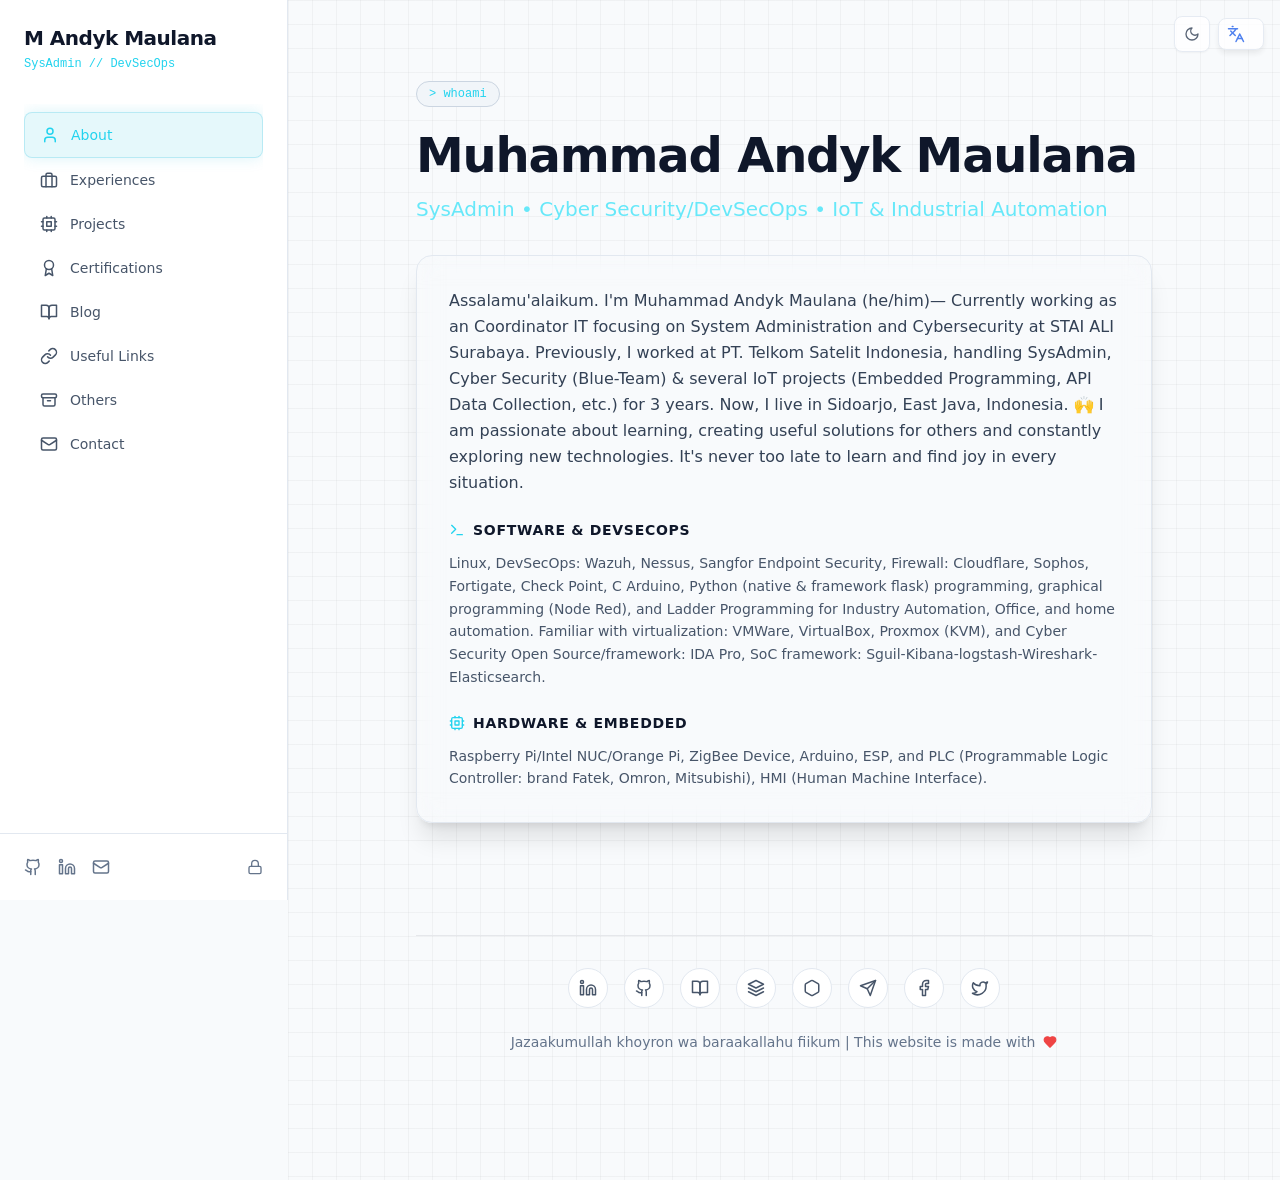
==== commit 140bcd81: "Go Add mode, enhance blog muhammadandykmaulana/muhammadandykmaulana.github.io-dev@7790edb4f2daae0b8b" ====
--- a/index.html
+++ b/index.html
@@ -26,10 +26,10 @@
     <meta property="twitter:title" content="M Andyk M | SysAdmin & DevSecOps" />
     <meta property="twitter:description" content="Portfolio of Muhammad Andyk Maulana - IT System Administrator & Cyber Security Enthusiast." />
     <meta property="twitter:image" content="https://www.svgrepo.com/show/353478/bash-icon.svg" />
-    <script type="module" crossorigin src="/assets/index-4a107951.js"></script>
-    <link rel="modulepreload" crossorigin href="/assets/vendor-8e3498cb.js">
-    <link rel="modulepreload" crossorigin href="/assets/supabase-libs-a92b9623.js">
-    <link rel="stylesheet" href="/assets/index-8f851f0f.css">
+    <script type="module" crossorigin src="/assets/index-70de27a6.js"></script>
+    <link rel="modulepreload" crossorigin href="/assets/vendor-1fb4ea82.js">
+    <link rel="modulepreload" crossorigin href="/assets/supabase-libs-51121f07.js">
+    <link rel="stylesheet" href="/assets/index-bf802da8.css">
   </head>
   <body class="bg-slate-950"> <!-- Tambahan class bg-slate-950 agar tidak putih saat loading awal -->
     <div id="root"></div>
--- a/assets/index-bf802da8.css
+++ b/assets/index-bf802da8.css
@@ -0,0 +1 @@
+*,:before,:after{--tw-border-spacing-x: 0;--tw-border-spacing-y: 0;--tw-translate-x: 0;--tw-translate-y: 0;--tw-rotate: 0;--tw-skew-x: 0;--tw-skew-y: 0;--tw-scale-x: 1;--tw-scale-y: 1;--tw-pan-x: ;--tw-pan-y: ;--tw-pinch-zoom: ;--tw-scroll-snap-strictness: proximity;--tw-gradient-from-position: ;--tw-gradient-via-position: ;--tw-gradient-to-position: ;--tw-ordinal: ;--tw-slashed-zero: ;--tw-numeric-figure: ;--tw-numeric-spacing: ;--tw-numeric-fraction: ;--tw-ring-inset: ;--tw-ring-offset-width: 0px;--tw-ring-offset-color: #fff;--tw-ring-color: rgb(59 130 246 / .5);--tw-ring-offset-shadow: 0 0 #0000;--tw-ring-shadow: 0 0 #0000;--tw-shadow: 0 0 #0000;--tw-shadow-colored: 0 0 #0000;--tw-blur: ;--tw-brightness: ;--tw-contrast: ;--tw-grayscale: ;--tw-hue-rotate: ;--tw-invert: ;--tw-saturate: ;--tw-sepia: ;--tw-drop-shadow: ;--tw-backdrop-blur: ;--tw-backdrop-brightness: ;--tw-backdrop-contrast: ;--tw-backdrop-grayscale: ;--tw-backdrop-hue-rotate: ;--tw-backdrop-invert: ;--tw-backdrop-opacity: ;--tw-backdrop-saturate: ;--tw-backdrop-sepia: ;--tw-contain-size: ;--tw-contain-layout: ;--tw-contain-paint: ;--tw-contain-style: }::backdrop{--tw-border-spacing-x: 0;--tw-border-spacing-y: 0;--tw-translate-x: 0;--tw-translate-y: 0;--tw-rotate: 0;--tw-skew-x: 0;--tw-skew-y: 0;--tw-scale-x: 1;--tw-scale-y: 1;--tw-pan-x: ;--tw-pan-y: ;--tw-pinch-zoom: ;--tw-scroll-snap-strictness: proximity;--tw-gradient-from-position: ;--tw-gradient-via-position: ;--tw-gradient-to-position: ;--tw-ordinal: ;--tw-slashed-zero: ;--tw-numeric-figure: ;--tw-numeric-spacing: ;--tw-numeric-fraction: ;--tw-ring-inset: ;--tw-ring-offset-width: 0px;--tw-ring-offset-color: #fff;--tw-ring-color: rgb(59 130 246 / .5);--tw-ring-offset-shadow: 0 0 #0000;--tw-ring-shadow: 0 0 #0000;--tw-shadow: 0 0 #0000;--tw-shadow-colored: 0 0 #0000;--tw-blur: ;--tw-brightness: ;--tw-contrast: ;--tw-grayscale: ;--tw-hue-rotate: ;--tw-invert: ;--tw-saturate: ;--tw-sepia: ;--tw-drop-shadow: ;--tw-backdrop-blur: ;--tw-backdrop-brightness: ;--tw-backdrop-contrast: ;--tw-backdrop-grayscale: ;--tw-backdrop-hue-rotate: ;--tw-backdrop-invert: ;--tw-backdrop-opacity: ;--tw-backdrop-saturate: ;--tw-backdrop-sepia: ;--tw-contain-size: ;--tw-contain-layout: ;--tw-contain-paint: ;--tw-contain-style: }*,:before,:after{box-sizing:border-box;border-width:0;border-style:solid;border-color:#e5e7eb}:before,:after{--tw-content: ""}html,:host{line-height:1.5;-webkit-text-size-adjust:100%;-moz-tab-size:4;-o-tab-size:4;tab-size:4;font-family:ui-sans-serif,system-ui,sans-serif,"Apple Color Emoji","Segoe UI Emoji",Segoe UI Symbol,"Noto Color Emoji";font-feature-settings:normal;font-variation-settings:normal;-webkit-tap-highlight-color:transparent}body{margin:0;line-height:inherit}hr{height:0;color:inherit;border-top-width:1px}abbr:where([title]){-webkit-text-decoration:underline dotted;text-decoration:underline dotted}h1,h2,h3,h4,h5,h6{font-size:inherit;font-weight:inherit}a{color:inherit;text-decoration:inherit}b,strong{font-weight:bolder}code,kbd,samp,pre{font-family:ui-monospace,SFMono-Regular,Menlo,Monaco,Consolas,Liberation Mono,Courier New,monospace;font-feature-settings:normal;font-variation-settings:normal;font-size:1em}small{font-size:80%}sub,sup{font-size:75%;line-height:0;position:relative;vertical-align:baseline}sub{bottom:-.25em}sup{top:-.5em}table{text-indent:0;border-color:inherit;border-collapse:collapse}button,input,optgroup,select,textarea{font-family:inherit;font-feature-settings:inherit;font-variation-settings:inherit;font-size:100%;font-weight:inherit;line-height:inherit;letter-spacing:inherit;color:inherit;margin:0;padding:0}button,select{text-transform:none}button,input:where([type=button]),input:where([type=reset]),input:where([type=submit]){-webkit-appearance:button;background-color:transparent;background-image:none}:-moz-focusring{outline:auto}:-moz-ui-invalid{box-shadow:none}progress{vertical-align:baseline}::-webkit-inner-spin-button,::-webkit-outer-spin-button{height:auto}[type=search]{-webkit-appearance:textfield;outline-offset:-2px}::-webkit-search-decoration{-webkit-appearance:none}::-webkit-file-upload-button{-webkit-appearance:button;font:inherit}summary{display:list-item}blockquote,dl,dd,h1,h2,h3,h4,h5,h6,hr,figure,p,pre{margin:0}fieldset{margin:0;padding:0}legend{padding:0}ol,ul,menu{list-style:none;margin:0;padding:0}dialog{padding:0}textarea{resize:vertical}input::-moz-placeholder,textarea::-moz-placeholder{opacity:1;color:#9ca3af}input::placeholder,textarea::placeholder{opacity:1;color:#9ca3af}button,[role=button]{cursor:pointer}:disabled{cursor:default}img,svg,video,canvas,audio,iframe,embed,object{display:block;vertical-align:middle}img,video{max-width:100%;height:auto}[hidden]:where(:not([hidden=until-found])){display:none}.pointer-events-none{pointer-events:none}.fixed{position:fixed}.absolute{position:absolute}.relative{position:relative}.sticky{position:sticky}.inset-0{top:0;right:0;bottom:0;left:0}.-left-\[13px\]{left:-13px}.bottom-0{bottom:0}.bottom-6{bottom:1.5rem}.left-0{left:0}.left-6{left:1.5rem}.right-0{right:0}.right-16{right:4rem}.right-3{right:.75rem}.right-4{right:1rem}.right-6{right:1.5rem}.top-0{top:0}.top-1\/2{top:50%}.top-4{top:1rem}.-z-10{z-index:-10}.z-10{z-index:10}.z-50{z-index:50}.z-\[100\]{z-index:100}.z-\[200\]{z-index:200}.col-span-1{grid-column:span 1 / span 1}.col-span-2{grid-column:span 2 / span 2}.m-auto{margin:auto}.mx-auto{margin-left:auto;margin-right:auto}.my-4{margin-top:1rem;margin-bottom:1rem}.-mb-\[9px\]{margin-bottom:-9px}.mb-1{margin-bottom:.25rem}.mb-12{margin-bottom:3rem}.mb-2{margin-bottom:.5rem}.mb-3{margin-bottom:.75rem}.mb-4{margin-bottom:1rem}.mb-6{margin-bottom:1.5rem}.mb-8{margin-bottom:2rem}.ml-2{margin-left:.5rem}.ml-auto{margin-left:auto}.mr-2{margin-right:.5rem}.mt-1{margin-top:.25rem}.mt-10{margin-top:2.5rem}.mt-2{margin-top:.5rem}.mt-20{margin-top:5rem}.mt-4{margin-top:1rem}.mt-6{margin-top:1.5rem}.mt-8{margin-top:2rem}.mt-auto{margin-top:auto}.line-clamp-1{overflow:hidden;display:-webkit-box;-webkit-box-orient:vertical;-webkit-line-clamp:1}.line-clamp-2{overflow:hidden;display:-webkit-box;-webkit-box-orient:vertical;-webkit-line-clamp:2}.block{display:block}.inline-block{display:inline-block}.flex{display:flex}.inline-flex{display:inline-flex}.table{display:table}.grid{display:grid}.hidden{display:none}.h-10{height:2.5rem}.h-11{height:2.75rem}.h-12{height:3rem}.h-2{height:.5rem}.h-3{height:.75rem}.h-6{height:1.5rem}.h-64{height:16rem}.h-9{height:2.25rem}.h-\[310px\]{height:310px}.h-full{height:100%}.max-h-\[60vh\]{max-height:60vh}.max-h-full{max-height:100%}.min-h-0{min-height:0px}.min-h-screen{min-height:100vh}.w-10{width:2.5rem}.w-11{width:2.75rem}.w-12{width:3rem}.w-2{width:.5rem}.w-3{width:.75rem}.w-6{width:1.5rem}.w-9{width:2.25rem}.w-\[310px\]{width:310px}.w-\[calc\(100\%-4rem\)\]{width:calc(100% - 4rem)}.w-full{width:100%}.min-w-0{min-width:0px}.min-w-\[70px\]{min-width:70px}.max-w-3xl{max-width:48rem}.max-w-4xl{max-width:56rem}.max-w-\[200px\]{max-width:200px}.max-w-full{max-width:100%}.max-w-md{max-width:28rem}.max-w-sm{max-width:24rem}.flex-1{flex:1 1 0%}.shrink-0{flex-shrink:0}.border-collapse{border-collapse:collapse}.-translate-y-1\/2{--tw-translate-y: -50%;transform:translate(var(--tw-translate-x),var(--tw-translate-y)) rotate(var(--tw-rotate)) skew(var(--tw-skew-x)) skewY(var(--tw-skew-y)) scaleX(var(--tw-scale-x)) scaleY(var(--tw-scale-y))}.cursor-not-allowed{cursor:not-allowed}.cursor-pointer{cursor:pointer}.resize-none{resize:none}.snap-x{scroll-snap-type:x var(--tw-scroll-snap-strictness)}.snap-center{scroll-snap-align:center}.list-inside{list-style-position:inside}.list-decimal{list-style-type:decimal}.list-disc{list-style-type:disc}.grid-cols-1{grid-template-columns:repeat(1,minmax(0,1fr))}.grid-cols-2{grid-template-columns:repeat(2,minmax(0,1fr))}.flex-col{flex-direction:column}.flex-wrap{flex-wrap:wrap}.items-start{align-items:flex-start}.items-center{align-items:center}.justify-end{justify-content:flex-end}.justify-center{justify-content:center}.justify-between{justify-content:space-between}.gap-1{gap:.25rem}.gap-1\.5{gap:.375rem}.gap-2{gap:.5rem}.gap-3{gap:.75rem}.gap-4{gap:1rem}.gap-5{gap:1.25rem}.gap-6{gap:1.5rem}.gap-x-8{-moz-column-gap:2rem;column-gap:2rem}.gap-y-10{row-gap:2.5rem}.space-y-1>:not([hidden])~:not([hidden]){--tw-space-y-reverse: 0;margin-top:calc(.25rem * calc(1 - var(--tw-space-y-reverse)));margin-bottom:calc(.25rem * var(--tw-space-y-reverse))}.space-y-12>:not([hidden])~:not([hidden]){--tw-space-y-reverse: 0;margin-top:calc(3rem * calc(1 - var(--tw-space-y-reverse)));margin-bottom:calc(3rem * var(--tw-space-y-reverse))}.space-y-16>:not([hidden])~:not([hidden]){--tw-space-y-reverse: 0;margin-top:calc(4rem * calc(1 - var(--tw-space-y-reverse)));margin-bottom:calc(4rem * var(--tw-space-y-reverse))}.space-y-2>:not([hidden])~:not([hidden]){--tw-space-y-reverse: 0;margin-top:calc(.5rem * calc(1 - var(--tw-space-y-reverse)));margin-bottom:calc(.5rem * var(--tw-space-y-reverse))}.space-y-3>:not([hidden])~:not([hidden]){--tw-space-y-reverse: 0;margin-top:calc(.75rem * calc(1 - var(--tw-space-y-reverse)));margin-bottom:calc(.75rem * var(--tw-space-y-reverse))}.space-y-4>:not([hidden])~:not([hidden]){--tw-space-y-reverse: 0;margin-top:calc(1rem * calc(1 - var(--tw-space-y-reverse)));margin-bottom:calc(1rem * var(--tw-space-y-reverse))}.space-y-5>:not([hidden])~:not([hidden]){--tw-space-y-reverse: 0;margin-top:calc(1.25rem * calc(1 - var(--tw-space-y-reverse)));margin-bottom:calc(1.25rem * var(--tw-space-y-reverse))}.space-y-6>:not([hidden])~:not([hidden]){--tw-space-y-reverse: 0;margin-top:calc(1.5rem * calc(1 - var(--tw-space-y-reverse)));margin-bottom:calc(1.5rem * var(--tw-space-y-reverse))}.space-y-8>:not([hidden])~:not([hidden]){--tw-space-y-reverse: 0;margin-top:calc(2rem * calc(1 - var(--tw-space-y-reverse)));margin-bottom:calc(2rem * var(--tw-space-y-reverse))}.overflow-hidden{overflow:hidden}.overflow-x-auto{overflow-x:auto}.overflow-y-auto{overflow-y:auto}.scroll-smooth{scroll-behavior:smooth}.truncate{overflow:hidden;text-overflow:ellipsis;white-space:nowrap}.whitespace-nowrap{white-space:nowrap}.whitespace-pre-wrap{white-space:pre-wrap}.break-words{overflow-wrap:break-word}.break-all{word-break:break-all}.rounded{border-radius:.25rem}.rounded-2xl{border-radius:1rem}.rounded-full{border-radius:9999px}.rounded-lg{border-radius:.5rem}.rounded-xl{border-radius:.75rem}.rounded-tl-lg{border-top-left-radius:.5rem}.rounded-tr-lg{border-top-right-radius:.5rem}.border{border-width:1px}.border-2{border-width:2px}.border-b{border-bottom-width:1px}.border-b-2{border-bottom-width:2px}.border-l{border-left-width:1px}.border-l-2{border-left-width:2px}.border-l-4{border-left-width:4px}.border-t{border-top-width:1px}.border-dashed{border-style:dashed}.border-\[var\(--border-alt\)\]{border-color:var(--border-alt)}.border-\[var\(--border-base\)\]{border-color:var(--border-base)}.border-\[var\(--border-soft\)\]{border-color:var(--border-soft)}.border-blue-200{--tw-border-opacity: 1;border-color:rgb(191 219 254 / var(--tw-border-opacity, 1))}.border-cyan-400{--tw-border-opacity: 1;border-color:rgb(34 211 238 / var(--tw-border-opacity, 1))}.border-cyan-500{--tw-border-opacity: 1;border-color:rgb(6 182 212 / var(--tw-border-opacity, 1))}.border-cyan-500\/20{border-color:#06b6d433}.border-cyan-800\/50{border-color:#155e7580}.border-green-200{--tw-border-opacity: 1;border-color:rgb(187 247 208 / var(--tw-border-opacity, 1))}.border-indigo-100{--tw-border-opacity: 1;border-color:rgb(224 231 255 / var(--tw-border-opacity, 1))}.border-purple-200{--tw-border-opacity: 1;border-color:rgb(233 213 255 / var(--tw-border-opacity, 1))}.border-red-500\/20{border-color:#ef444433}.border-slate-200{--tw-border-opacity: 1;border-color:rgb(226 232 240 / var(--tw-border-opacity, 1))}.border-slate-600{--tw-border-opacity: 1;border-color:rgb(71 85 105 / var(--tw-border-opacity, 1))}.border-slate-700{--tw-border-opacity: 1;border-color:rgb(51 65 85 / var(--tw-border-opacity, 1))}.border-transparent{border-color:transparent}.border-yellow-400{--tw-border-opacity: 1;border-color:rgb(250 204 21 / var(--tw-border-opacity, 1))}.bg-\[\#0088cc\]{--tw-bg-opacity: 1;background-color:rgb(0 136 204 / var(--tw-bg-opacity, 1))}.bg-\[\#0A66C2\]{--tw-bg-opacity: 1;background-color:rgb(10 102 194 / var(--tw-bg-opacity, 1))}.bg-\[\#1877F2\]{--tw-bg-opacity: 1;background-color:rgb(24 119 242 / var(--tw-bg-opacity, 1))}.bg-\[\#25D366\]{--tw-bg-opacity: 1;background-color:rgb(37 211 102 / var(--tw-bg-opacity, 1))}.bg-\[var\(--bg-base\)\]{background-color:var(--bg-base)}.bg-\[var\(--bg-card\)\]{background-color:var(--bg-card)}.bg-\[var\(--bg-card-alt\)\]{background-color:var(--bg-card-alt)}.bg-black{--tw-bg-opacity: 1;background-color:rgb(0 0 0 / var(--tw-bg-opacity, 1))}.bg-blue-100{--tw-bg-opacity: 1;background-color:rgb(219 234 254 / var(--tw-bg-opacity, 1))}.bg-cyan-500{--tw-bg-opacity: 1;background-color:rgb(6 182 212 / var(--tw-bg-opacity, 1))}.bg-cyan-500\/10{background-color:#06b6d41a}.bg-cyan-600{--tw-bg-opacity: 1;background-color:rgb(8 145 178 / var(--tw-bg-opacity, 1))}.bg-green-100{--tw-bg-opacity: 1;background-color:rgb(220 252 231 / var(--tw-bg-opacity, 1))}.bg-green-500{--tw-bg-opacity: 1;background-color:rgb(34 197 94 / var(--tw-bg-opacity, 1))}.bg-indigo-50{--tw-bg-opacity: 1;background-color:rgb(238 242 255 / var(--tw-bg-opacity, 1))}.bg-indigo-600{--tw-bg-opacity: 1;background-color:rgb(79 70 229 / var(--tw-bg-opacity, 1))}.bg-purple-100{--tw-bg-opacity: 1;background-color:rgb(243 232 255 / var(--tw-bg-opacity, 1))}.bg-red-500{--tw-bg-opacity: 1;background-color:rgb(239 68 68 / var(--tw-bg-opacity, 1))}.bg-red-500\/10{background-color:#ef44441a}.bg-slate-800{--tw-bg-opacity: 1;background-color:rgb(30 41 59 / var(--tw-bg-opacity, 1))}.bg-slate-900{--tw-bg-opacity: 1;background-color:rgb(15 23 42 / var(--tw-bg-opacity, 1))}.bg-slate-950{--tw-bg-opacity: 1;background-color:rgb(2 6 23 / var(--tw-bg-opacity, 1))}.bg-white{--tw-bg-opacity: 1;background-color:rgb(255 255 255 / var(--tw-bg-opacity, 1))}.bg-yellow-50{--tw-bg-opacity: 1;background-color:rgb(254 252 232 / var(--tw-bg-opacity, 1))}.bg-yellow-500{--tw-bg-opacity: 1;background-color:rgb(234 179 8 / var(--tw-bg-opacity, 1))}.bg-\[linear-gradient\(to_right\,\#80808012_1px\,transparent_1px\)\,linear-gradient\(to_bottom\,\#80808012_1px\,transparent_1px\)\]{background-image:linear-gradient(to right,#80808012 1px,transparent 1px),linear-gradient(to bottom,#80808012 1px,transparent 1px)}.bg-gradient-to-br{background-image:linear-gradient(to bottom right,var(--tw-gradient-stops))}.bg-gradient-to-r{background-image:linear-gradient(to right,var(--tw-gradient-stops))}.from-cyan-900\/40{--tw-gradient-from: rgb(22 78 99 / .4) var(--tw-gradient-from-position);--tw-gradient-to: rgb(22 78 99 / 0) var(--tw-gradient-to-position);--tw-gradient-stops: var(--tw-gradient-from), var(--tw-gradient-to)}.from-indigo-600{--tw-gradient-from: #4f46e5 var(--tw-gradient-from-position);--tw-gradient-to: rgb(79 70 229 / 0) var(--tw-gradient-to-position);--tw-gradient-stops: var(--tw-gradient-from), var(--tw-gradient-to)}.to-blue-900\/40{--tw-gradient-to: rgb(30 58 138 / .4) var(--tw-gradient-to-position)}.to-purple-600{--tw-gradient-to: #9333ea var(--tw-gradient-to-position)}.bg-\[size\:24px_24px\]{background-size:24px 24px}.bg-clip-text{-webkit-background-clip:text;background-clip:text}.fill-red-500{fill:#ef4444}.object-contain{-o-object-fit:contain;object-fit:contain}.p-1{padding:.25rem}.p-1\.5{padding:.375rem}.p-2{padding:.5rem}.p-3{padding:.75rem}.p-4{padding:1rem}.p-5{padding:1.25rem}.p-6{padding:1.5rem}.p-8{padding:2rem}.px-1\.5{padding-left:.375rem;padding-right:.375rem}.px-2{padding-left:.5rem;padding-right:.5rem}.px-2\.5{padding-left:.625rem;padding-right:.625rem}.px-3{padding-left:.75rem;padding-right:.75rem}.px-4{padding-left:1rem;padding-right:1rem}.px-5{padding-left:1.25rem;padding-right:1.25rem}.px-6{padding-left:1.5rem;padding-right:1.5rem}.py-0\.5{padding-top:.125rem;padding-bottom:.125rem}.py-1{padding-top:.25rem;padding-bottom:.25rem}.py-1\.5{padding-top:.375rem;padding-bottom:.375rem}.py-12{padding-top:3rem;padding-bottom:3rem}.py-2{padding-top:.5rem;padding-bottom:.5rem}.py-2\.5{padding-top:.625rem;padding-bottom:.625rem}.py-3{padding-top:.75rem;padding-bottom:.75rem}.py-6{padding-top:1.5rem;padding-bottom:1.5rem}.py-8{padding-top:2rem;padding-bottom:2rem}.pb-10{padding-bottom:2.5rem}.pb-12{padding-bottom:3rem}.pb-2{padding-bottom:.5rem}.pb-3{padding-bottom:.75rem}.pb-4{padding-bottom:1rem}.pb-px{padding-bottom:1px}.pl-4{padding-left:1rem}.pl-8{padding-left:2rem}.pr-10{padding-right:2.5rem}.pt-10{padding-top:2.5rem}.pt-12{padding-top:3rem}.pt-4{padding-top:1rem}.pt-6{padding-top:1.5rem}.pt-8{padding-top:2rem}.text-left{text-align:left}.text-center{text-align:center}.text-right{text-align:right}.text-justify{text-align:justify}.font-mono{font-family:ui-monospace,SFMono-Regular,Menlo,Monaco,Consolas,Liberation Mono,Courier New,monospace}.font-sans{font-family:ui-sans-serif,system-ui,sans-serif,"Apple Color Emoji","Segoe UI Emoji",Segoe UI Symbol,"Noto Color Emoji"}.text-2xl{font-size:1.5rem;line-height:2rem}.text-3xl{font-size:1.875rem;line-height:2.25rem}.text-4xl{font-size:2.25rem;line-height:2.5rem}.text-base{font-size:1rem;line-height:1.5rem}.text-lg{font-size:1.125rem;line-height:1.75rem}.text-sm{font-size:.875rem;line-height:1.25rem}.text-xl{font-size:1.25rem;line-height:1.75rem}.text-xs{font-size:.75rem;line-height:1rem}.font-bold{font-weight:700}.font-extrabold{font-weight:800}.font-medium{font-weight:500}.font-semibold{font-weight:600}.uppercase{text-transform:uppercase}.italic{font-style:italic}.leading-relaxed{line-height:1.625}.leading-snug{line-height:1.375}.leading-tight{line-height:1.25}.tracking-tight{letter-spacing:-.025em}.tracking-wide{letter-spacing:.025em}.tracking-wider{letter-spacing:.05em}.text-\[var\(--text-faint\)\]{color:var(--text-faint)}.text-\[var\(--text-muted\)\]{color:var(--text-muted)}.text-\[var\(--text-primary\)\]{color:var(--text-primary)}.text-\[var\(--text-secondary\)\]{color:var(--text-secondary)}.text-\[var\(--text-subtle\)\]{color:var(--text-subtle)}.text-blue-600{--tw-text-opacity: 1;color:rgb(37 99 235 / var(--tw-text-opacity, 1))}.text-blue-700{--tw-text-opacity: 1;color:rgb(29 78 216 / var(--tw-text-opacity, 1))}.text-cyan-300{--tw-text-opacity: 1;color:rgb(103 232 249 / var(--tw-text-opacity, 1))}.text-cyan-400{--tw-text-opacity: 1;color:rgb(34 211 238 / var(--tw-text-opacity, 1))}.text-cyan-500{--tw-text-opacity: 1;color:rgb(6 182 212 / var(--tw-text-opacity, 1))}.text-green-400{--tw-text-opacity: 1;color:rgb(74 222 128 / var(--tw-text-opacity, 1))}.text-green-700{--tw-text-opacity: 1;color:rgb(21 128 61 / var(--tw-text-opacity, 1))}.text-indigo-700{--tw-text-opacity: 1;color:rgb(67 56 202 / var(--tw-text-opacity, 1))}.text-purple-700{--tw-text-opacity: 1;color:rgb(126 34 206 / var(--tw-text-opacity, 1))}.text-red-400{--tw-text-opacity: 1;color:rgb(248 113 113 / var(--tw-text-opacity, 1))}.text-red-500{--tw-text-opacity: 1;color:rgb(239 68 68 / var(--tw-text-opacity, 1))}.text-slate-400{--tw-text-opacity: 1;color:rgb(148 163 184 / var(--tw-text-opacity, 1))}.text-slate-600{--tw-text-opacity: 1;color:rgb(71 85 105 / var(--tw-text-opacity, 1))}.text-slate-800{--tw-text-opacity: 1;color:rgb(30 41 59 / var(--tw-text-opacity, 1))}.text-slate-900{--tw-text-opacity: 1;color:rgb(15 23 42 / var(--tw-text-opacity, 1))}.text-slate-950{--tw-text-opacity: 1;color:rgb(2 6 23 / var(--tw-text-opacity, 1))}.text-transparent{color:transparent}.text-white{--tw-text-opacity: 1;color:rgb(255 255 255 / var(--tw-text-opacity, 1))}.text-yellow-800{--tw-text-opacity: 1;color:rgb(133 77 14 / var(--tw-text-opacity, 1))}.underline{text-decoration-line:underline}.opacity-0{opacity:0}.opacity-20{opacity:.2}.opacity-40{opacity:.4}.opacity-50{opacity:.5}.opacity-80{opacity:.8}.shadow-2xl{--tw-shadow: 0 25px 50px -12px rgb(0 0 0 / .25);--tw-shadow-colored: 0 25px 50px -12px var(--tw-shadow-color);box-shadow:var(--tw-ring-offset-shadow, 0 0 #0000),var(--tw-ring-shadow, 0 0 #0000),var(--tw-shadow)}.shadow-\[0_0_15px_rgba\(6\,182\,212\,0\.15\)\]{--tw-shadow: 0 0 15px rgba(6,182,212,.15);--tw-shadow-colored: 0 0 15px var(--tw-shadow-color);box-shadow:var(--tw-ring-offset-shadow, 0 0 #0000),var(--tw-ring-shadow, 0 0 #0000),var(--tw-shadow)}.shadow-\[0_0_20px_rgba\(6\,182\,212\,0\.4\)\]{--tw-shadow: 0 0 20px rgba(6,182,212,.4);--tw-shadow-colored: 0 0 20px var(--tw-shadow-color);box-shadow:var(--tw-ring-offset-shadow, 0 0 #0000),var(--tw-ring-shadow, 0 0 #0000),var(--tw-shadow)}.shadow-inner{--tw-shadow: inset 0 2px 4px 0 rgb(0 0 0 / .05);--tw-shadow-colored: inset 0 2px 4px 0 var(--tw-shadow-color);box-shadow:var(--tw-ring-offset-shadow, 0 0 #0000),var(--tw-ring-shadow, 0 0 #0000),var(--tw-shadow)}.shadow-lg{--tw-shadow: 0 10px 15px -3px rgb(0 0 0 / .1), 0 4px 6px -4px rgb(0 0 0 / .1);--tw-shadow-colored: 0 10px 15px -3px var(--tw-shadow-color), 0 4px 6px -4px var(--tw-shadow-color);box-shadow:var(--tw-ring-offset-shadow, 0 0 #0000),var(--tw-ring-shadow, 0 0 #0000),var(--tw-shadow)}.shadow-sm{--tw-shadow: 0 1px 2px 0 rgb(0 0 0 / .05);--tw-shadow-colored: 0 1px 2px 0 var(--tw-shadow-color);box-shadow:var(--tw-ring-offset-shadow, 0 0 #0000),var(--tw-ring-shadow, 0 0 #0000),var(--tw-shadow)}.shadow-xl{--tw-shadow: 0 20px 25px -5px rgb(0 0 0 / .1), 0 8px 10px -6px rgb(0 0 0 / .1);--tw-shadow-colored: 0 20px 25px -5px var(--tw-shadow-color), 0 8px 10px -6px var(--tw-shadow-color);box-shadow:var(--tw-ring-offset-shadow, 0 0 #0000),var(--tw-ring-shadow, 0 0 #0000),var(--tw-shadow)}.outline-none{outline:2px solid transparent;outline-offset:2px}.blur-\[100px\]{--tw-blur: blur(100px);filter:var(--tw-blur) var(--tw-brightness) var(--tw-contrast) var(--tw-grayscale) var(--tw-hue-rotate) var(--tw-invert) var(--tw-saturate) var(--tw-sepia) var(--tw-drop-shadow)}.filter{filter:var(--tw-blur) var(--tw-brightness) var(--tw-contrast) var(--tw-grayscale) var(--tw-hue-rotate) var(--tw-invert) var(--tw-saturate) var(--tw-sepia) var(--tw-drop-shadow)}.backdrop-blur{--tw-backdrop-blur: blur(8px);-webkit-backdrop-filter:var(--tw-backdrop-blur) var(--tw-backdrop-brightness) var(--tw-backdrop-contrast) var(--tw-backdrop-grayscale) var(--tw-backdrop-hue-rotate) var(--tw-backdrop-invert) var(--tw-backdrop-opacity) var(--tw-backdrop-saturate) var(--tw-backdrop-sepia);backdrop-filter:var(--tw-backdrop-blur) var(--tw-backdrop-brightness) var(--tw-backdrop-contrast) var(--tw-backdrop-grayscale) var(--tw-backdrop-hue-rotate) var(--tw-backdrop-invert) var(--tw-backdrop-opacity) var(--tw-backdrop-saturate) var(--tw-backdrop-sepia)}.backdrop-blur-md{--tw-backdrop-blur: blur(12px);-webkit-backdrop-filter:var(--tw-backdrop-blur) var(--tw-backdrop-brightness) var(--tw-backdrop-contrast) var(--tw-backdrop-grayscale) var(--tw-backdrop-hue-rotate) var(--tw-backdrop-invert) var(--tw-backdrop-opacity) var(--tw-backdrop-saturate) var(--tw-backdrop-sepia);backdrop-filter:var(--tw-backdrop-blur) var(--tw-backdrop-brightness) var(--tw-backdrop-contrast) var(--tw-backdrop-grayscale) var(--tw-backdrop-hue-rotate) var(--tw-backdrop-invert) var(--tw-backdrop-opacity) var(--tw-backdrop-saturate) var(--tw-backdrop-sepia)}.backdrop-blur-sm{--tw-backdrop-blur: blur(4px);-webkit-backdrop-filter:var(--tw-backdrop-blur) var(--tw-backdrop-brightness) var(--tw-backdrop-contrast) var(--tw-backdrop-grayscale) var(--tw-backdrop-hue-rotate) var(--tw-backdrop-invert) var(--tw-backdrop-opacity) var(--tw-backdrop-saturate) var(--tw-backdrop-sepia);backdrop-filter:var(--tw-backdrop-blur) var(--tw-backdrop-brightness) var(--tw-backdrop-contrast) var(--tw-backdrop-grayscale) var(--tw-backdrop-hue-rotate) var(--tw-backdrop-invert) var(--tw-backdrop-opacity) var(--tw-backdrop-saturate) var(--tw-backdrop-sepia)}.transition{transition-property:color,background-color,border-color,text-decoration-color,fill,stroke,opacity,box-shadow,transform,filter,backdrop-filter;transition-timing-function:cubic-bezier(.4,0,.2,1);transition-duration:.15s}.transition-all{transition-property:all;transition-timing-function:cubic-bezier(.4,0,.2,1);transition-duration:.15s}.transition-colors{transition-property:color,background-color,border-color,text-decoration-color,fill,stroke;transition-timing-function:cubic-bezier(.4,0,.2,1);transition-duration:.15s}.transition-opacity{transition-property:opacity;transition-timing-function:cubic-bezier(.4,0,.2,1);transition-duration:.15s}.transition-transform{transition-property:transform;transition-timing-function:cubic-bezier(.4,0,.2,1);transition-duration:.15s}.duration-200{transition-duration:.2s}.duration-500{transition-duration:.5s}.before\:absolute:before{content:var(--tw-content);position:absolute}.before\:inset-0:before{content:var(--tw-content);top:0;right:0;bottom:0;left:0}.before\:ml-5:before{content:var(--tw-content);margin-left:1.25rem}.before\:h-full:before{content:var(--tw-content);height:100%}.before\:w-0\.5:before{content:var(--tw-content);width:.125rem}.before\:-translate-x-px:before{content:var(--tw-content);--tw-translate-x: -1px;transform:translate(var(--tw-translate-x),var(--tw-translate-y)) rotate(var(--tw-rotate)) skew(var(--tw-skew-x)) skewY(var(--tw-skew-y)) scaleX(var(--tw-scale-x)) scaleY(var(--tw-scale-y))}.before\:bg-gradient-to-b:before{content:var(--tw-content);background-image:linear-gradient(to bottom,var(--tw-gradient-stops))}.before\:from-transparent:before{content:var(--tw-content);--tw-gradient-from: transparent var(--tw-gradient-from-position);--tw-gradient-to: rgb(0 0 0 / 0) var(--tw-gradient-to-position);--tw-gradient-stops: var(--tw-gradient-from), var(--tw-gradient-to)}.before\:via-\[var\(--border-alt\)\]:before{content:var(--tw-content);--tw-gradient-to: rgb(255 255 255 / 0) var(--tw-gradient-to-position);--tw-gradient-stops: var(--tw-gradient-from), var(--border-alt) var(--tw-gradient-via-position), var(--tw-gradient-to)}.before\:to-transparent:before{content:var(--tw-content);--tw-gradient-to: transparent var(--tw-gradient-to-position)}.hover\:-translate-y-0\.5:hover{--tw-translate-y: -.125rem;transform:translate(var(--tw-translate-x),var(--tw-translate-y)) rotate(var(--tw-rotate)) skew(var(--tw-skew-x)) skewY(var(--tw-skew-y)) scaleX(var(--tw-scale-x)) scaleY(var(--tw-scale-y))}.hover\:scale-105:hover{--tw-scale-x: 1.05;--tw-scale-y: 1.05;transform:translate(var(--tw-translate-x),var(--tw-translate-y)) rotate(var(--tw-rotate)) skew(var(--tw-skew-x)) skewY(var(--tw-skew-y)) scaleX(var(--tw-scale-x)) scaleY(var(--tw-scale-y))}.hover\:border-cyan-400\/50:hover{border-color:#22d3ee80}.hover\:border-cyan-500:hover{--tw-border-opacity: 1;border-color:rgb(6 182 212 / var(--tw-border-opacity, 1))}.hover\:border-cyan-500\/30:hover{border-color:#06b6d44d}.hover\:border-cyan-500\/50:hover{border-color:#06b6d480}.hover\:border-slate-500:hover{--tw-border-opacity: 1;border-color:rgb(100 116 139 / var(--tw-border-opacity, 1))}.hover\:bg-\[var\(--bg-card-alt\)\]:hover{background-color:var(--bg-card-alt)}.hover\:bg-cyan-500:hover{--tw-bg-opacity: 1;background-color:rgb(6 182 212 / var(--tw-bg-opacity, 1))}.hover\:bg-red-500\/10:hover{background-color:#ef44441a}.hover\:bg-slate-50:hover{--tw-bg-opacity: 1;background-color:rgb(248 250 252 / var(--tw-bg-opacity, 1))}.hover\:bg-slate-700:hover{--tw-bg-opacity: 1;background-color:rgb(51 65 85 / var(--tw-bg-opacity, 1))}.hover\:text-\[var\(--text-faint\)\]:hover{color:var(--text-faint)}.hover\:text-\[var\(--text-primary\)\]:hover{color:var(--text-primary)}.hover\:text-\[var\(--text-secondary\)\]:hover{color:var(--text-secondary)}.hover\:text-cyan-300:hover{--tw-text-opacity: 1;color:rgb(103 232 249 / var(--tw-text-opacity, 1))}.hover\:text-cyan-400:hover{--tw-text-opacity: 1;color:rgb(34 211 238 / var(--tw-text-opacity, 1))}.hover\:text-green-400:hover{--tw-text-opacity: 1;color:rgb(74 222 128 / var(--tw-text-opacity, 1))}.hover\:text-indigo-400:hover{--tw-text-opacity: 1;color:rgb(129 140 248 / var(--tw-text-opacity, 1))}.hover\:text-red-400:hover{--tw-text-opacity: 1;color:rgb(248 113 113 / var(--tw-text-opacity, 1))}.hover\:opacity-100:hover{opacity:1}.focus\:border-cyan-500:focus{--tw-border-opacity: 1;border-color:rgb(6 182 212 / var(--tw-border-opacity, 1))}.focus\:outline-none:focus{outline:2px solid transparent;outline-offset:2px}.disabled\:cursor-not-allowed:disabled{cursor:not-allowed}.disabled\:bg-slate-700:disabled{--tw-bg-opacity: 1;background-color:rgb(51 65 85 / var(--tw-bg-opacity, 1))}.disabled\:opacity-50:disabled{opacity:.5}.group:hover .group-hover\:scale-110{--tw-scale-x: 1.1;--tw-scale-y: 1.1;transform:translate(var(--tw-translate-x),var(--tw-translate-y)) rotate(var(--tw-rotate)) skew(var(--tw-skew-x)) skewY(var(--tw-skew-y)) scaleX(var(--tw-scale-x)) scaleY(var(--tw-scale-y))}.group:hover .group-hover\:text-\[var\(--text-secondary\)\]{color:var(--text-secondary)}.group:hover .group-hover\:text-cyan-300{--tw-text-opacity: 1;color:rgb(103 232 249 / var(--tw-text-opacity, 1))}.group:hover .group-hover\:text-cyan-400{--tw-text-opacity: 1;color:rgb(34 211 238 / var(--tw-text-opacity, 1))}.group:hover .group-hover\:opacity-100{opacity:1}@media (min-width: 640px){.sm\:grid-cols-2{grid-template-columns:repeat(2,minmax(0,1fr))}.sm\:px-6{padding-left:1.5rem;padding-right:1.5rem}.sm\:text-4xl{font-size:2.25rem;line-height:2.5rem}}@media (min-width: 768px){.md\:left-72{left:18rem}.md\:right-4{right:1rem}.md\:mb-8{margin-bottom:2rem}.md\:mt-0{margin-top:0}.md\:block{display:block}.md\:flex{display:flex}.md\:hidden{display:none}.md\:h-screen{height:100vh}.md\:max-h-none{max-height:none}.md\:w-72{width:18rem}.md\:w-\[calc\(50\%-2\.5rem\)\]{width:calc(50% - 2.5rem)}.md\:w-auto{width:auto}.md\:grid-cols-2{grid-template-columns:repeat(2,minmax(0,1fr))}.md\:grid-cols-3{grid-template-columns:repeat(3,minmax(0,1fr))}.md\:flex-row{flex-direction:row}.md\:justify-normal{justify-content:normal}.md\:border-b-0{border-bottom-width:0px}.md\:border-r{border-right-width:1px}.md\:p-10{padding:2.5rem}.md\:p-12{padding:3rem}.md\:p-8{padding:2rem}.md\:pt-0{padding-top:0}.md\:text-2xl{font-size:1.5rem;line-height:2rem}.md\:text-4xl{font-size:2.25rem;line-height:2.5rem}.md\:text-5xl{font-size:3rem;line-height:1}.md\:text-xl{font-size:1.25rem;line-height:1.75rem}.md\:before\:mx-auto:before{content:var(--tw-content);margin-left:auto;margin-right:auto}.md\:before\:translate-x-0:before{content:var(--tw-content);--tw-translate-x: 0px;transform:translate(var(--tw-translate-x),var(--tw-translate-y)) rotate(var(--tw-rotate)) skew(var(--tw-skew-x)) skewY(var(--tw-skew-y)) scaleX(var(--tw-scale-x)) scaleY(var(--tw-scale-y))}.md\:even\:flex-row-reverse:nth-child(2n){flex-direction:row-reverse}}@media (min-width: 1024px){.lg\:grid-cols-2{grid-template-columns:repeat(2,minmax(0,1fr))}.lg\:p-20{padding:5rem}.lg\:px-8{padding-left:2rem;padding-right:2rem}.lg\:text-5xl{font-size:3rem;line-height:1}}
